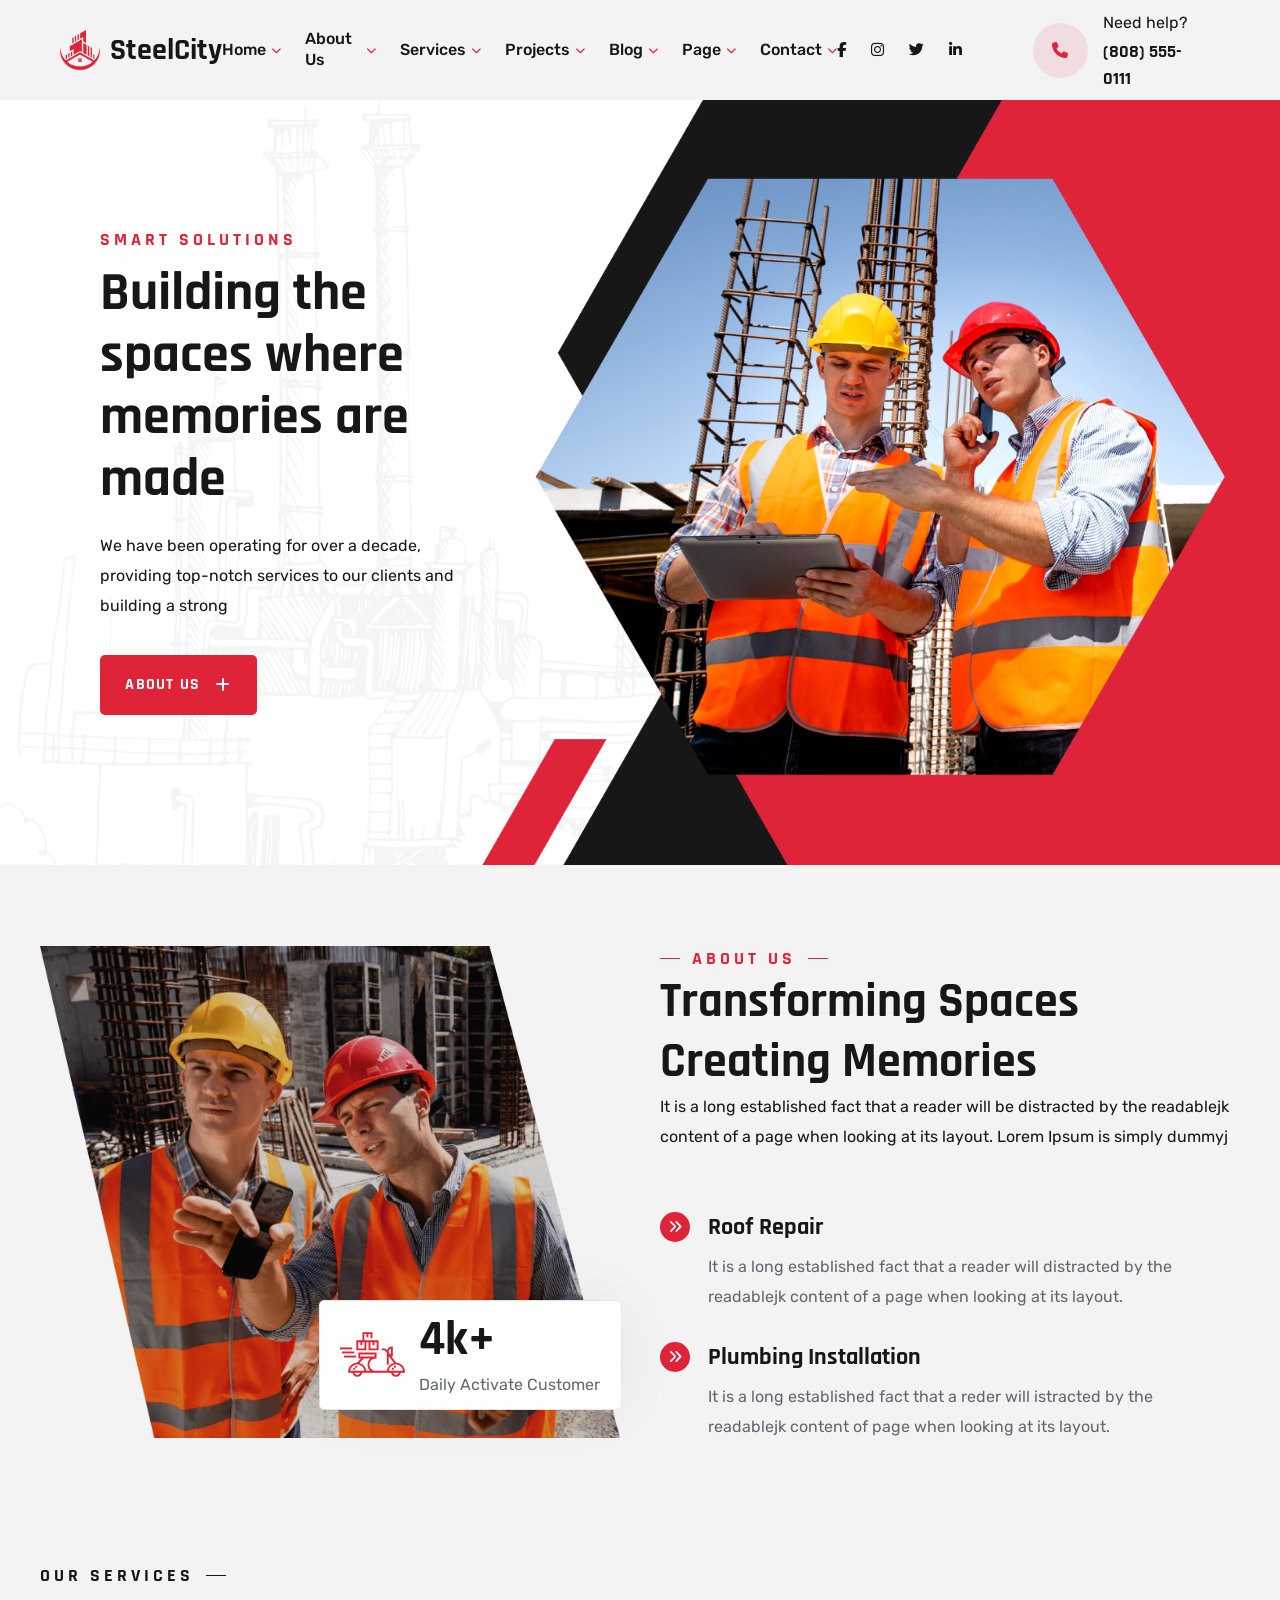
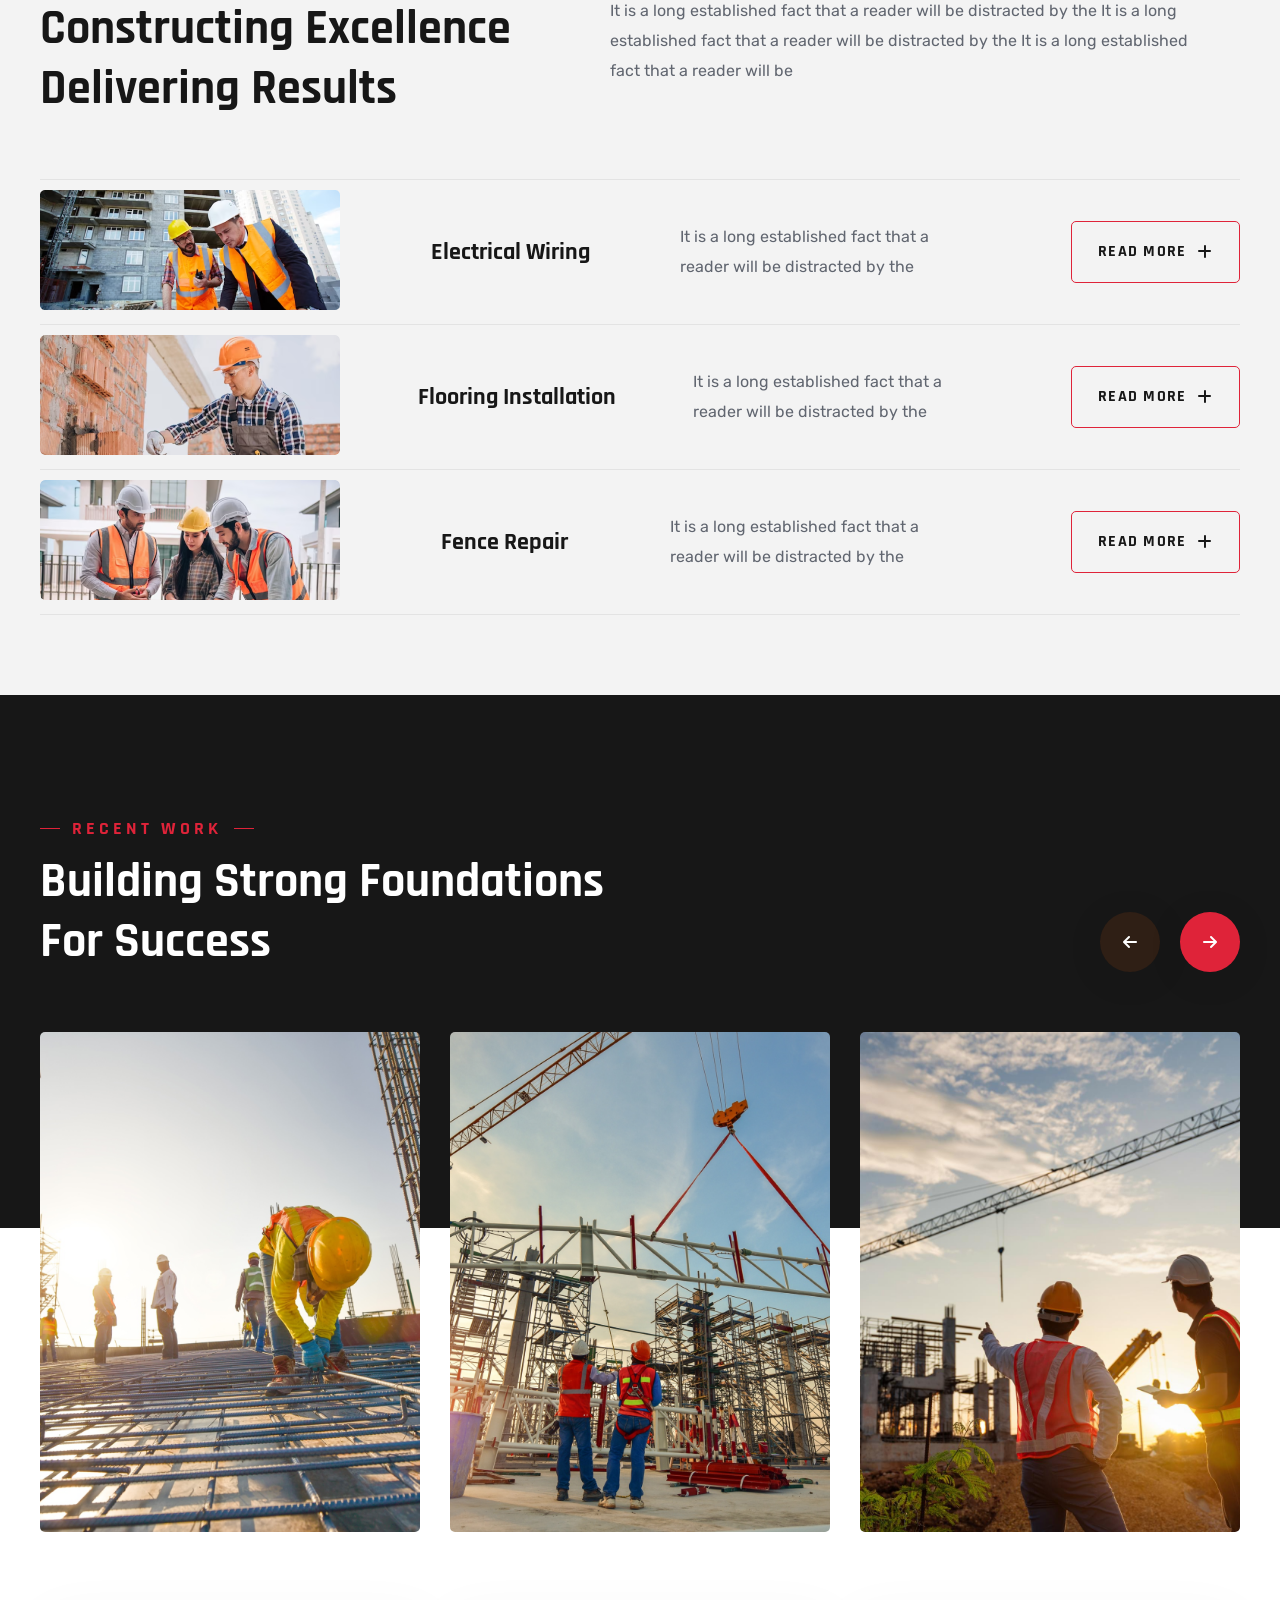
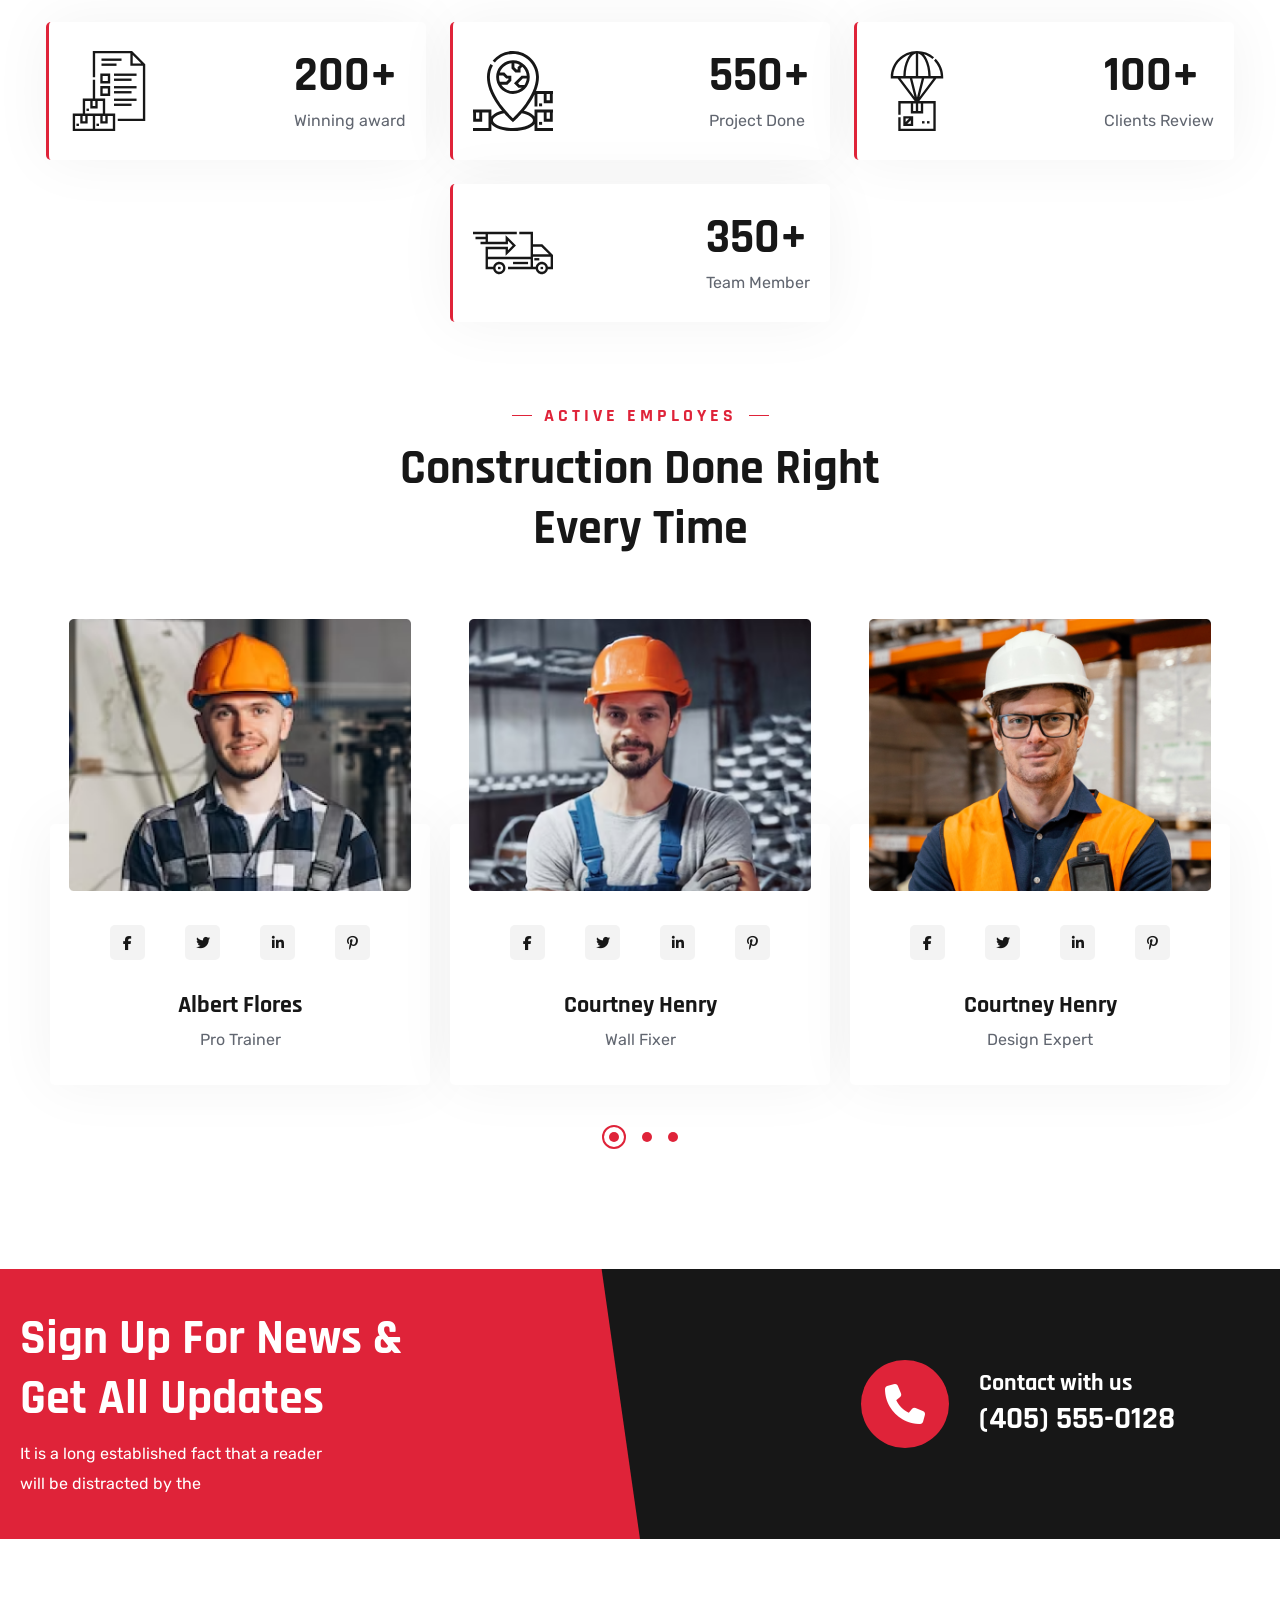
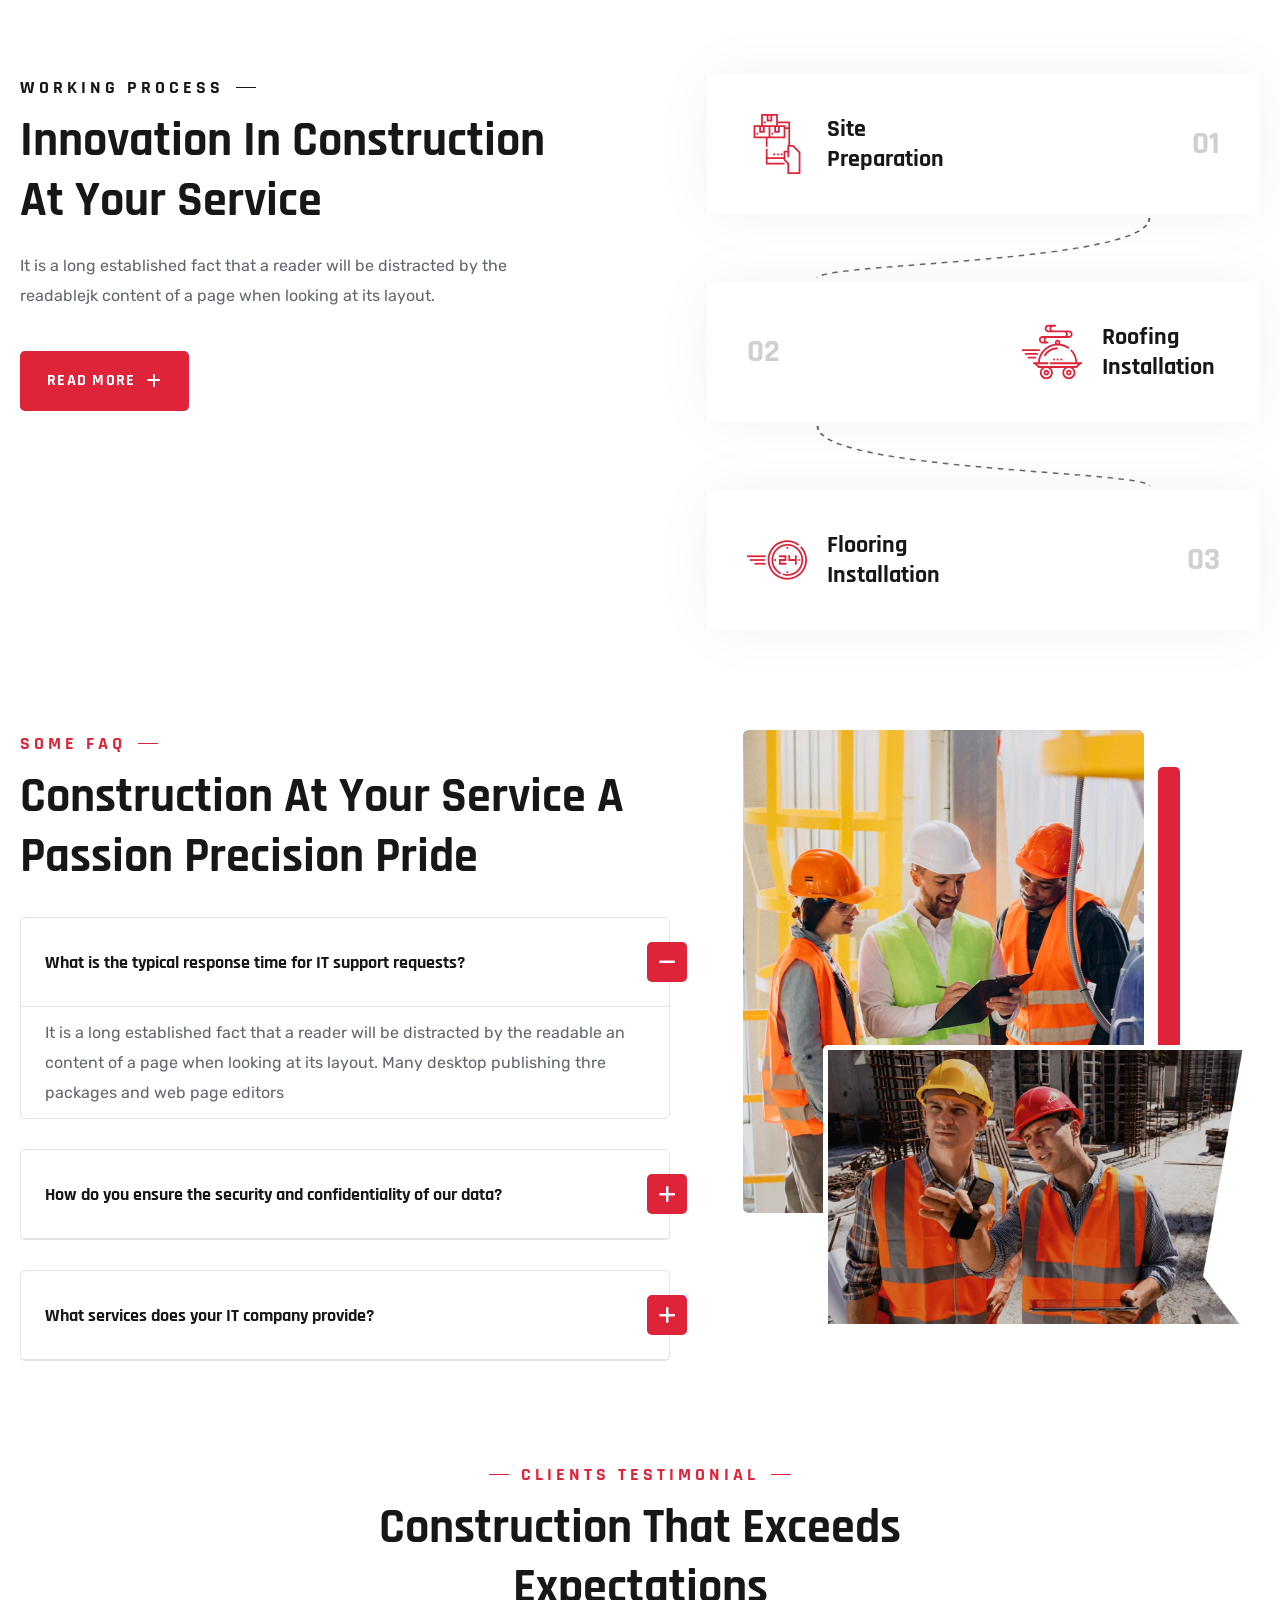
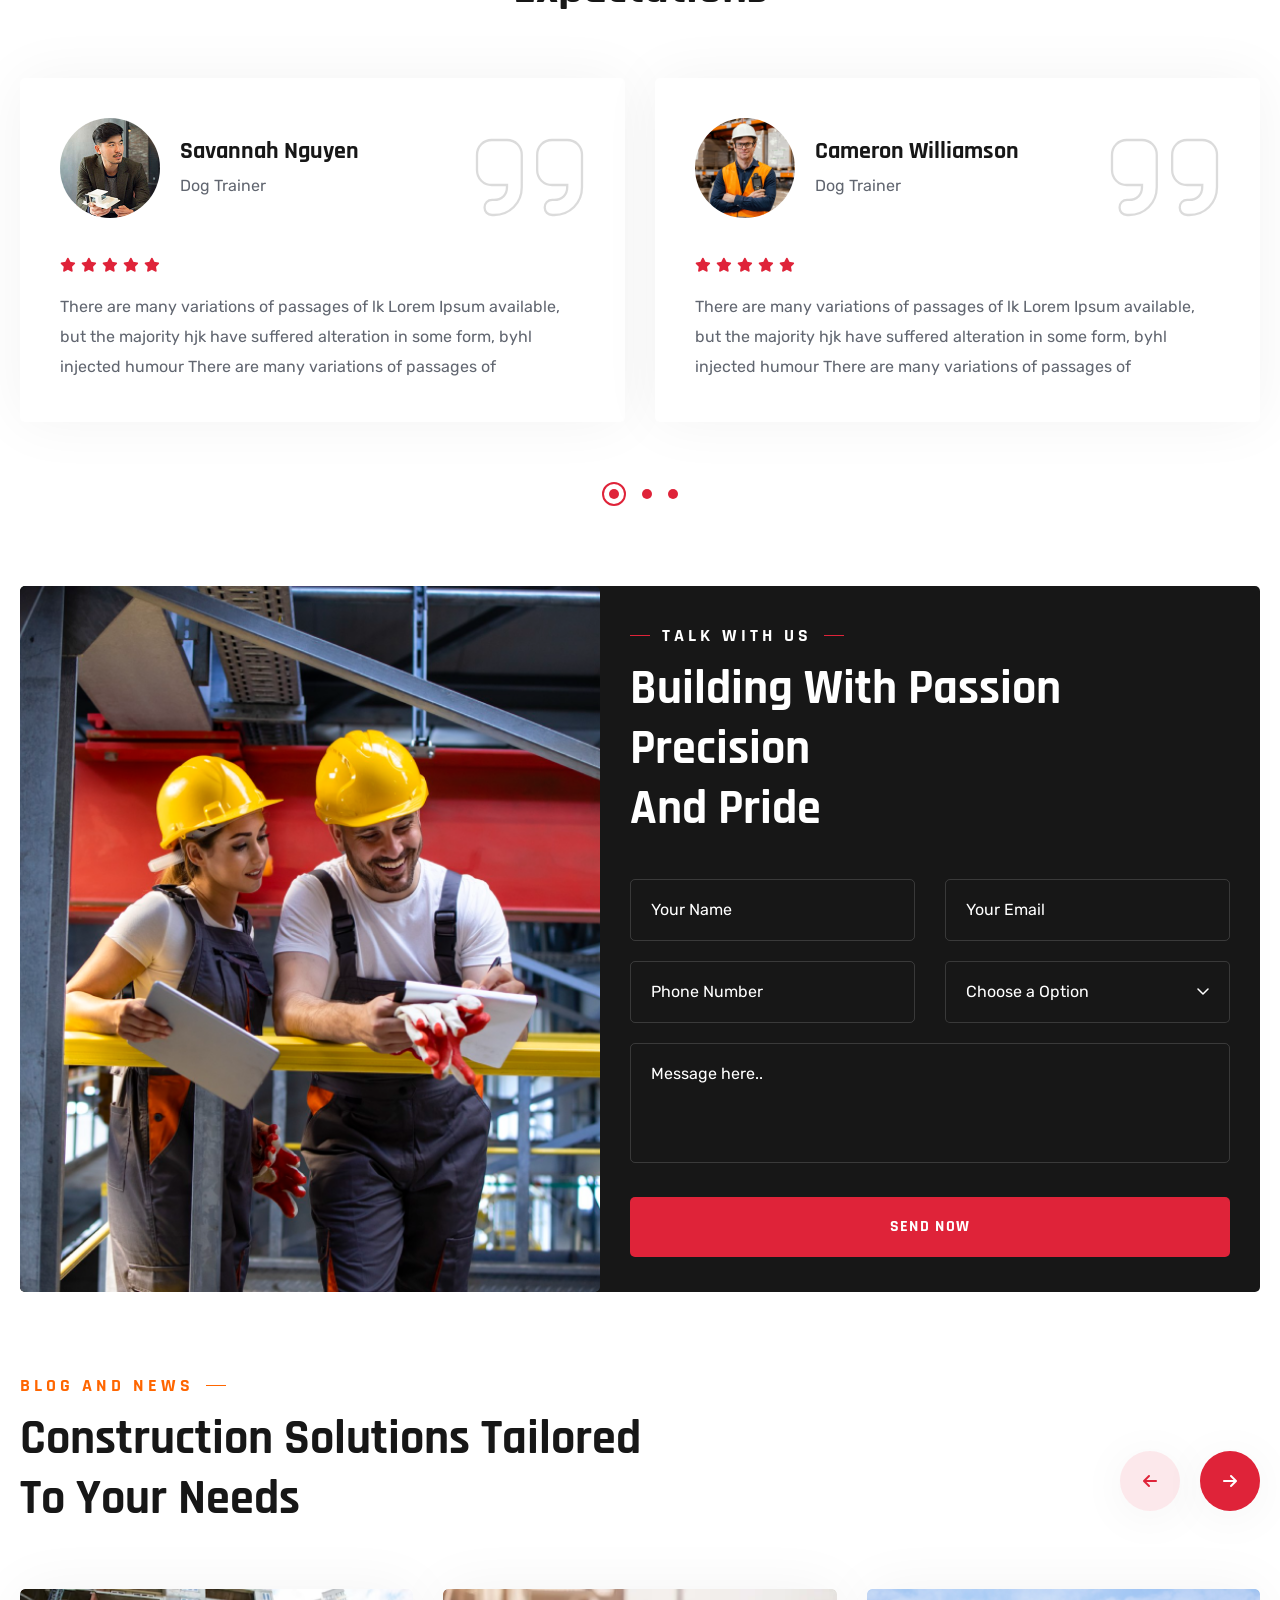
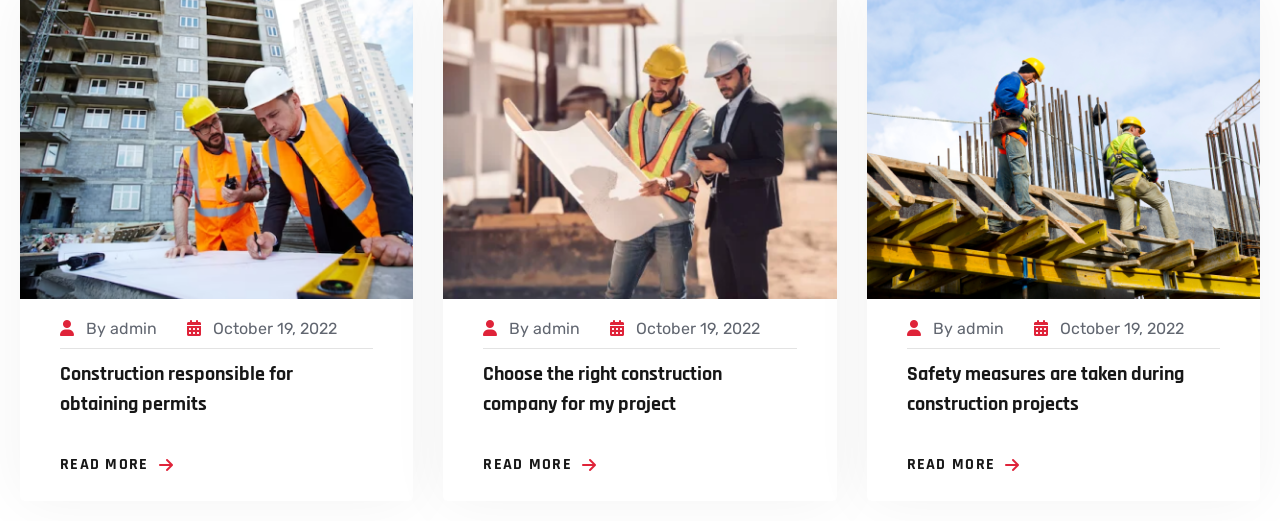
==== index.html @ 1cef54eb "Add blog section with responsive styles and images" ====
<!DOCTYPE html>
<html lang="en">

<head>
    <meta charset="UTF-8">
    <meta name="viewport" content="width=device-width, initial-scale=1.0">
    <title>SteelCity Development</title>

    <!-- Font Awesome -->
    <link rel="stylesheet" href="https://cdnjs.cloudflare.com/ajax/libs/font-awesome/6.7.2/css/all.min.css">

    <!-- Google Fonts -->
    <link rel="preconnect" href="https://fonts.googleapis.com">
    <link rel="preconnect" href="https://fonts.gstatic.com" crossorigin>

    <link
        href="https://fonts.googleapis.com/css2?family=Rajdhani:wght@300;400;500;600;700&family=Rubik:ital,wght@0,300..900;1,300..900&display=swap"
        rel="stylesheet">

    <!-- Your CSS -->
    <link rel="stylesheet" href="style/style.css">
</head>

<body>

    <main>

        <nav class="navbar">
            <div class="logo">
                <div class="logo-icon"><img src="./images/logo.png" alt="SteelCity logo"></div>
                <div class="logo-text">SteelCity</div>
            </div>

            <ul class="menu" id="nav-menu">
                <li><a href="#">Home</a><i class="fa-solid fa-chevron-down"></i></li>
                <li><a href="#">About Us</a><i class="fa-solid fa-chevron-down"></i></li>
                <li><a href="#">Services</a><i class="fa-solid fa-chevron-down"></i></li>
                <li><a href="#">Projects</a><i class="fa-solid fa-chevron-down"></i></li>
                <li><a href="#">Blog</a><i class="fa-solid fa-chevron-down"></i></li>
                <li><a href="#">Page</a><i class="fa-solid fa-chevron-down"></i></li>
                <li><a href="#">Contact</a><i class="fa-solid fa-chevron-down"></i></li>
            </ul>

            <div class="right-side">
                <div class="socials">
                    <a href="#"><i class="fa-brands fa-facebook-f"></i></a>
                    <a href="#"><i class="fa-brands fa-instagram"></i></a>
                    <a href="#"><i class="fa-brands fa-twitter"></i></a>
                    <a href="#"><i class="fa-brands fa-linkedin-in"></i></a>
                </div>

                <div class="help">
                    <div class="call-icon"><i class="fa-solid fa-phone"></i></div>
                    <div class="help-text">
                        <p>Need help?</p>
                        <span>(808) 555-0111</span>
                    </div>
                </div>

                <button class="menu-toggle" id="menu-btn" aria-label="Toggle Navigation">
                    <i class="fa-solid fa-bars"></i>
                </button>
            </div>
        </nav>

        <section class="hero-section">
            <img class="sketch-bg" src="./images/sketch-bg.png" alt="Industrial Sketch Background">

            <div class="hero-bg-left">
                <div class="hero-content">
                    <span class="smart-solutions">Smart Solutions</span>
                    <h1 class="hero-title">Building the spaces where memories are made</h1>
                    <p class="hero-desc">
                        We have been operating for over a decade, providing top-notch services to our clients and
                        building a strong
                    </p>
                    <button class="btn btn-primary" style="width: 157px;">
                        About Us <i class="fa-solid fa-plus" style="margin-left: 5px;"></i>
                    </button>
                </div>
            </div>

            <div class="hero-bg-right">
                <img class="workers-hexagon" src="./images/workers-hexagon.png" alt="Construction Workers">
            </div>
        </section>

        <section class="about-services-section">

            <div class="about-block">

                <div class="about-image">
                    <img src="./images/about-workers.png" alt="Construction workers">

                    <div class="stat-card">
                        <div class="stat-icon"><img src="./images/delivery.svg" alt=""></div>
                        <div class="stat-info">
                            <h3>4k+</h3>
                            <p>Daily Activate Customer</p>
                        </div>
                    </div>
                </div>

                <div class="about-content">
                    <span class="eyebrow eyebrow--red">About Us</span>
                    <h2 class="section-title">Transforming Spaces<br>Creating Memories</h2>
                    <p class="section-text">
                        It is a long established fact that a reader will be distracted by the readablejk
                        content of a page when looking at its layout. Lorem Ipsum is simply dummyj
                    </p>

                    <ul class="feature-list">
                        <li class="feature-item">
                            <span class="feature-icon"><i class="fa-solid fa-angles-right"></i></span>
                            <div class="feature-text">
                                <h4>Roof Repair</h4>
                                <p>It is a long established fact that a reader will distracted by the
                                    readablejk content of a page when looking at its layout.</p>
                            </div>
                        </li>
                        <li class="feature-item  feature-item-b ">
                            <span class="feature-icon"><i class="fa-solid fa-angles-right"></i></span>
                            <div class="feature-text">
                                <h4>Plumbing Installation</h4>
                                <p>It is a long established fact that a reder will istracted by the
                                    readablejk content of page when looking at its layout.</p>
                            </div>
                        </li>
                    </ul>
                </div>

            </div>

            <div class="services-block">

                <div class="services-header">
                    <div class="services-heading">
                        <span class="eyebrow eyebrow--dark eyebrow--start">Our Services</span>
                        <h2 class="section-title">Constructing Excellence<br>Delivering Results</h2>
                    </div>
                    <p class="services-desc">
                        It is a long established fact that a reader will be distracted by the It is a
                        long established fact that a reader will be distracted by the It is a long
                        established fact that a reader will be
                    </p>
                </div>

                <div class="service-list">

                    <div class="service-row">
                        <div class="service-thumb">
                            <img src="./images/service-electrical.png" alt="Electrical Wiring">

                        </div>
                        <h4 class="service-title">Electrical Wiring</h4>
                        <p class="service-desc">It is a long established fact that a reader will be
                            distracted by the</p>
                        <button class="btn btn-outline service-btn">Read More <i class="fa-solid fa-plus"></i></button>
                    </div>

                    <div class="service-row">
                        <div class="service-thumb">
                            <img src="./images/service-flooring.png" alt="Flooring Installation" class="service-thumb">
                        </div>
                        <h4 class="service-title">Flooring Installation</h4>
                        <p class="service-desc">It is a long established fact that a reader will be
                            distracted by the</p>
                        <button class="btn btn-outline service-btn">Read More <i class="fa-solid fa-plus"></i></button>
                    </div>

                    <div class="service-row">
                        <div class="service-thumb">
                            <img src="./images/service-fence.png" alt="Fence Repair" class="service-thumb">
                        </div>
                        <h4 class="service-title">Fence Repair</h4>
                        <p class="service-desc">It is a long established fact that a reader will be
                            distracted by the</p>
                        <button class="btn btn-outline service-btn">Read More <i class="fa-solid fa-plus"></i></button>
                    </div>

                </div>

            </div>

        </section>

        <section class="recent-work-section">

            <div class="recent-work-header">
                <div class="recent-work-heading">
                    <span class="eyebrow eyebrow--red">Recent Work</span>
                    <h2 class="section-title section-title--white">Building Strong Foundations<br>For Success</h2>
                </div>

                <div class="recent-work-nav">
                    <button class="nav-arrow nav-arrow--prev" aria-label="Previous project">
                        <i class="fa-solid fa-arrow-left"></i>
                    </button>
                    <button class="nav-arrow nav-arrow--next" aria-label="Next project">
                        <i class="fa-solid fa-arrow-right"></i>
                    </button>
                </div>
            </div>

            <div class="gallery-row">

                <div class="gallery-item">
                    <img src="./images/work-1.png" alt="Structural work">
                    <div class="gallery-caption">
                        <div class="gallery-caption-text">
                            <h4>Steel Framing</h4>
                            <p>Lorem Ipsum is simply dummy</p>
                        </div>
                        <button class="gallery-caption-btn" aria-label="View project">
                            <i class="fa-solid fa-plus"></i>
                        </button>
                    </div>
                </div>

                <div class="gallery-item">
                    <img src="./images/work-2.png" alt="Concrete Repair">
                    <div class="gallery-caption">
                        <div class="gallery-caption-text">
                            <h4>Concrete Repair</h4>
                            <p>Lorem Ipsum is simply dummy</p>
                        </div>
                        <button class="gallery-caption-btn" aria-label="View project">
                            <i class="fa-solid fa-plus"></i>
                        </button>
                    </div>
                </div>

                <div class="gallery-item">
                    <img src="./images/work-3.png" alt="Site supervision">
                    <div class="gallery-caption">
                        <div class="gallery-caption-text">
                            <h4>Site Supervision</h4>
                            <p>Lorem Ipsum is simply dummy</p>
                        </div>
                        <button class="gallery-caption-btn" aria-label="View project">
                            <i class="fa-solid fa-plus"></i>
                        </button>
                    </div>
                </div>

            </div>

        </section>

        <section class="stats-section">
            <div class="stats-row">

                <div class="stat-item">
                    <div class="stat-item-icon">
                        <img src="./images/award.svg" alt="">
                    </div>
                    <div class="stat-item-text">
                        <h3>200+</h3>
                        <p>Winning award</p>
                    </div>
                </div>

                <div class="stat-item">
                    <div class="stat-item-icon">
                        <img src="./images/project.svg" alt="">
                    </div>
                    <div class="stat-item-text">
                        <h3>550+</h3>
                        <p>Project Done</p>
                    </div>
                </div>

                <div class="stat-item">
                    <div class="stat-item-icon">
                        <img src="./images/review.svg" alt="">
                    </div>
                    <div class="stat-item-text">
                        <h3>100+</h3>
                        <p>Clients Review</p>
                    </div>
                </div>

                <div class="stat-item">
                    <div class="stat-item-icon">
                        <img src="./images/team.svg" alt="">
                    </div>
                    <div class="stat-item-text">
                        <h3>350+</h3>
                        <p>Team Member</p>
                    </div>
                </div>

            </div>
        </section>

        <section class="team-section">

            <div class="team-header">
                <span class="eyebrow eyebrow--red">Active Employes</span>
                <h2 class="section-title section-title--center">Construction Done Right<br>Every Time</h2>
            </div>

            <div class="team-grid">

                <div class="team-item">
                    <div class="team-photo">
                        <img src="./images/mamber-1.png" alt="Albert Flores">
                    </div>
                    <div class="team-card">
                        <div class="social-icons">
                            <a href="#" class="social-icon-box" aria-label="Facebook"><i
                                    class="fa-brands fa-facebook-f"></i></a>
                            <a href="#" class="social-icon-box" aria-label="Twitter"><i
                                    class="fa-brands fa-twitter"></i></a>
                            <a href="#" class="social-icon-box" aria-label="LinkedIn"><i
                                    class="fa-brands fa-linkedin-in"></i></a>
                            <a href="#" class="social-icon-box" aria-label="Pinterest"><i
                                    class="fa-brands fa-pinterest-p"></i></a>
                        </div>
                        <h4 class="team-name">Albert Flores</h4>
                        <p class="team-role">Pro Trainer</p>
                    </div>
                </div>

                <div class="team-item">
                    <div class="team-photo">
                        <img src="./images/mamber-2.png" alt="Albert Flores">
                    </div>
                    <div class="team-card">
                        <div class="social-icons">
                            <a href="#" class="social-icon-box" aria-label="Facebook"><i
                                    class="fa-brands fa-facebook-f"></i></a>
                            <a href="#" class="social-icon-box" aria-label="Twitter"><i
                                    class="fa-brands fa-twitter"></i></a>
                            <a href="#" class="social-icon-box" aria-label="LinkedIn"><i
                                    class="fa-brands fa-linkedin-in"></i></a>
                            <a href="#" class="social-icon-box" aria-label="Pinterest"><i
                                    class="fa-brands fa-pinterest-p"></i></a>
                        </div>
                        <h4 class="team-name">Courtney Henry</h4>
                        <p class="team-role">Wall Fixer</p>
                    </div>
                </div>

                <div class="team-item">
                    <div class="team-photo">
                        <img src="./images/mamber-3.png" alt="Albert Flores">
                    </div>
                    <div class="team-card">
                        <div class="social-icons">
                            <a href="#" class="social-icon-box" aria-label="Facebook"><i
                                    class="fa-brands fa-facebook-f"></i></a>
                            <a href="#" class="social-icon-box" aria-label="Twitter"><i
                                    class="fa-brands fa-twitter"></i></a>
                            <a href="#" class="social-icon-box" aria-label="LinkedIn"><i
                                    class="fa-brands fa-linkedin-in"></i></a>
                            <a href="#" class="social-icon-box" aria-label="Pinterest"><i
                                    class="fa-brands fa-pinterest-p"></i></a>
                        </div>
                        <h4 class="team-name">Courtney Henry</h4>
                        <p class="team-role">Design Expert</p>
                    </div>
                </div>

            </div>

            <div class="team-dots">
                <button class="dot dot--active" aria-label="Slide 1"><span></span></button>
                <button class="dot" aria-label="Slide 2"></button>
                <button class="dot" aria-label="Slide 3"></button>
            </div>

        </section>

        <section class="cta-section">
            <div class="cta-red-bg"></div>

            <div class="cta-container">
                <div class="cta-left">
                    <div class="cta-heading">
                        <h2>Sign Up For news & Get All Updates</h2>
                    </div>
                    <div class="cta-text">
                        <p>It is a long established fact that a reader will be distracted by the</p>
                    </div>
                </div>

                <div class="cta-contact">
                    <div class="cta-contact-icon">
                        <i class="fa-solid fa-phone"></i>
                    </div>
                    <div class="cta-contact-text">
                        <p>Contact with us</p>
                        <h3>(405) 555-0128</h3>
                    </div>
                </div>
            </div>
        </section>

        <section class="process-section">

            <div class="process-content">
                <span class="eyebrow eyebrow--dark eyebrow--start">Working Process</span>
                <h2 class="section-title">Innovation In Construction<br>At Your Service</h2>
                <p class="section-text">
                    It is a long established fact that a reader will be distracted by the readablejk
                    content of a page when looking at its layout.
                </p>
                <button class="btn btn-primary process-btn">Read More <i class="fa-solid fa-plus"></i></button>
            </div>

            <div class="process-list">

                <div class="process-card">
                    <div class="process-card-info">
                        <div class="process-icon">
                            <img src="./images/site-prep.svg" alt="Site Preparation">
                        </div>
                        <h4 class="process-title">Site Preparation</h4>
                    </div>
                    <span class="process-number">01</span>
                </div>

                <div class="connector-wrapper">
                    <svg viewBox="0 0 500 80" preserveAspectRatio="none">
                        <path d="M 400 0 C 400 60, 100 60, 100 80" stroke="#616670" stroke-width="2"
                            stroke-dasharray="5 5" fill="none" />
                    </svg>
                </div>

                <div class="process-card process-card--offset">
                    <span class="process-number">02</span>
                    <div class="process-card-info">
                        <div class="process-icon">
                            <img src="./images/roofing.svg" alt="Site Preparation">
                        </div>
                        <h4 class="process-title">Roofing Installation</h4>
                    </div>
                </div>

                <div class="connector-wrapper">
                    <svg viewBox="0 0 500 80" preserveAspectRatio="none">
                        <path d="M 100 0 C 100 60, 400 60, 400 80" stroke="#616670" stroke-width="2"
                            stroke-dasharray="5 5" fill="none" />
                    </svg>
                </div>

                <div class="process-card">
                    <div class="process-card-info">
                        <div class="process-icon">
                            <img src="./images/flooring.svg" alt="Site Preparation">
                        </div>
                        <h4 class="process-title">Flooring Installation</h4>
                    </div>
                    <span class="process-number">03</span>
                </div>

            </div>

        </section>

        <section class="faq-section">

            <div class="faq-content">
                <span class="eyebrow eyebrow--red eyebrow--start">Some FAQ</span>
                <h2 class="section-title">Construction At Your Service A Passion Precision Pride</h2>

                <div class="faq-list">

                    <div class="faq-item is-open">
                        <button class="faq-question" type="button">
                            <span>What is the typical response time for IT support requests?</span>
                            <span class="faq-toggle"><i class="fa-solid fa-minus"></i></span>
                        </button>
                        <div class="faq-answer">
                            <p>It is a long established fact that a reader will be distracted by the readable an content
                                of a page when looking at its layout. Many desktop publishing thre packages and web page
                                editors</p>
                        </div>
                    </div>

                    <div class="faq-item">
                        <button class="faq-question" type="button">
                            <span>How do you ensure the security and confidentiality of our data?</span>
                            <span class="faq-toggle"><i class="fa-solid fa-plus"></i></span>
                        </button>
                        <div class="faq-answer">
                            <p>It is a long established fact that a reader will be distracted by the
                                readable content of a page when looking at its layout.</p>
                        </div>
                    </div>

                    <div class="faq-item">
                        <button class="faq-question" type="button">
                            <span>What services does your IT company provide?</span>
                            <span class="faq-toggle"><i class="fa-solid fa-plus"></i></span>
                        </button>
                        <div class="faq-answer">
                            <p>It is a long established fact that a reader will be distracted by the
                                readable content of a page when looking at its layout.</p>
                        </div>
                    </div>

                </div>
            </div>

            <div class="faq-image-group">
                <img class="faq-img-top" src="./images/worker-1.png" alt="Team discussing plans">
                <div class="faq-red-bar"></div>
                <img class="faq-img-bottom" src="./images/worker-2.png" alt="Workers on site">
            </div>

        </section>

        <section class="testimonials-section">

            <div class="testimonials-header">
                <span class="eyebrow eyebrow--red">Clients Testimonial</span>
                <h2 class="section-title section-title--center">Construction That Exceeds<br>Expectations</h2>
            </div>

            <div class="testimonials-row">

                <div class="testimonial-card">
                    <div class="testimonial-quote-box">
                        <i class="fa-solid fa-quote-right testimonial-quote-icon"></i>
                    </div>
                    <div class="testimonial-head">
                        <img src="./images/f263f0541e7cba601d2e475.png" alt="Savannah Nguyen"
                            class="testimonial-avatar">
                        <div class="testimonial-info">
                            <h4>Savannah Nguyen</h4>
                            <p>Dog Trainer</p>
                        </div>
                    </div>

                    <div class="testimonial-stars">
                        <i class="fa-solid fa-star"></i>
                        <i class="fa-solid fa-star"></i>
                        <i class="fa-solid fa-star"></i>
                        <i class="fa-solid fa-star"></i>
                        <i class="fa-solid fa-star"></i>
                    </div>

                    <p class="testimonial-text">
                        There are many variations of passages of lk Lorem Ipsum available, but the
                        majority hjk have suffered alteration in some form, byhl injected humour There
                        are many variations of passages of
                    </p>
                </div>

                <div class="testimonial-card">
                    <i class="fa-solid fa-quote-right testimonial-quote-icon"></i>

                    <div class="testimonial-head">
                        <img src="./images/ecb27ee9c12b65ad9c.png" alt="Cameron Williamson" class="testimonial-avatar">
                        <div class="testimonial-info">
                            <h4>Cameron Williamson</h4>
                            <p>Dog Trainer</p>
                        </div>
                    </div>

                    <div class="testimonial-stars">
                        <i class="fa-solid fa-star"></i>
                        <i class="fa-solid fa-star"></i>
                        <i class="fa-solid fa-star"></i>
                        <i class="fa-solid fa-star"></i>
                        <i class="fa-solid fa-star"></i>
                    </div>

                    <p class="testimonial-text">
                        There are many variations of passages of lk Lorem Ipsum available, but the
                        majority hjk have suffered alteration in some form, byhl injected humour There
                        are many variations of passages of
                    </p>
                </div>

            </div>

            <div class="team-dots">
                <button class="dot dot--active" aria-label="Slide 1"><span></span></button>
                <button class="dot" aria-label="Slide 2"></button>
                <button class="dot" aria-label="Slide 3"></button>
            </div>

        </section>

        <section class="contact-section">

            <img class="contact-image" src="./images/contact-workers.png" alt="Construction workers">

            <div class="contact-form-wrap ">
                <span class="eyebrow eyebrow--white-red">
                    Talk With Us
                </span>
                <h2 class="section-title section-title--white">Building With Passion Precision<br>And Pride</h2>

                <form class="contact-form">
                    <div class="form-row">
                        <div class="form-group">
                            <input type="text" placeholder="Your Name">
                        </div>
                        <div class="form-group">
                            <input type="email" placeholder="Your Email">
                        </div>
                    </div>

                    <div class="form-row">
                        <div class="form-group">
                            <input type="tel" placeholder="Phone Number">
                        </div>
                        <div class="form-group">
                            <select>
                                <option value="" disabled selected>Choose a Option</option>
                                <option value="residential">Residential</option>
                                <option value="commercial">Commercial</option>
                                <option value="renovation">Renovation</option>
                            </select>
                        </div>
                    </div>

                    <div class="form-group form-group--full">
                        <textarea placeholder="Message here.."></textarea>
                    </div>

                    <button type="submit" class="btn btn-primary">Send Now</button>
                </form>
            </div>

        </section>

        <section class="blog-section">

            <div class="blog-header">
                <div class="blog-heading">
                    <span class="eyebrow eyebrow--orange eyebrow--start">Blog And News</span>
                    <h2 class="section-title">Construction Solutions Tailored<br>To Your Needs</h2>
                </div>

                <div class="recent-work-nav">
                    <button class="nav-arrow blog-nav-arrow--prev" aria-label="Previous post">
                        <i class="fa-solid fa-arrow-left"></i>
                    </button>
                    <button class="nav-arrow blog-nav-arrow--next" aria-label="Next post">
                        <i class="fa-solid fa-arrow-right"></i>
                    </button>
                </div>
            </div>

            <div class="blog-grid">

                <article class="blog-card">
                    <div>
                        <img src="./images/blog-1.png" alt="Construction responsible for obtaining permits">
                    </div>
                    <div class="blog-card-body">
                        <div class="blog-meta">
                            <span><i class="fa-solid fa-user"></i> By admin</span>
                            <span><i class="fa-solid fa-calendar-days"></i> October 19, 2022</span>
                        </div>
                        <hr class="blog-divider">
                        <h4 class="blog-title">Construction responsible for obtaining permits</h4>
                        <a href="#" class="blog-readmore">Read More <i class="fa-solid fa-arrow-right"></i></a>
                    </div>
                </article>

                <article class="blog-card">
                    <div>
                        <img src="./images/blog-2.png" alt="Choose the right construction company for my project">
                    </div>
                    <div class="blog-card-body">
                        <div class="blog-meta">
                            <span><i class="fa-solid fa-user"></i> By admin</span>
                            <span><i class="fa-solid fa-calendar-days"></i> October 19, 2022</span>
                        </div>
                        <hr class="blog-divider">
                        <h4 class="blog-title">Choose the right construction company for my project</h4>
                        <a href="#" class="blog-readmore">Read More <i class="fa-solid fa-arrow-right"></i></a>
                    </div>
                </article>

                <article class="blog-card">
                    <div>
                        <img src="./images/blog-3.png" alt="Safety measures are taken during construction projects">
                    </div>
                    <div class="blog-card-body">
                        <div class="blog-meta">
                            <span><i class="fa-solid fa-user"></i> By admin</span>
                            <span><i class="fa-solid fa-calendar-days"></i> October 19, 2022</span>
                        </div>
                        <hr class="blog-divider">
                        <h4 class="blog-title">Safety measures are taken during construction projects</h4>
                        <a href="#" class="blog-readmore">Read More <i class="fa-solid fa-arrow-right"></i></a>
                    </div>
                </article>

            </div>

        </section>






    </main>

</body>

<script>
    const menuBtn = document.getElementById('menu-btn');
    const navMenu = document.getElementById('nav-menu');

    menuBtn.addEventListener('click', (e) => {
        e.stopPropagation();
        navMenu.classList.toggle('active');
    });

    navMenu.addEventListener('click', (e) => {
        e.stopPropagation();
    });

    document.addEventListener('click', () => {
        if (navMenu.classList.contains('active')) {
            navMenu.classList.remove('active');
        }
    });

    document.querySelectorAll('.faq-question').forEach((btn) => {
        btn.addEventListener('click', () => {
            const item = btn.closest('.faq-item');
            const wasOpen = item.classList.contains('is-open');

            document.querySelectorAll('.faq-item').forEach((el) => {
                el.classList.remove('is-open');
                el.querySelector('.faq-toggle i').className = 'fa-solid fa-plus';
            });

            if (!wasOpen) {
                item.classList.add('is-open');
                item.querySelector('.faq-toggle i').className = 'fa-solid fa-minus';
            }
        });
    });
</script>

</html>
---- style/style.css ----
@import url('navbar.css');
@import url('button.css');
@import url('eyebrow.css');
@import url('hero.css');
@import url('about-services.css');
@import url('recent-work.css');
@import url('stats.css');
@import url('team.css');
@import url('cta.css');
@import url('process.css');
@import url('faq.css');
@import url('testimonials.css');
@import url('contact.css');
@import url('blog.css');

*,
*::before,
*::after {
    margin: 0;
    padding: 0;
    box-sizing: border-box;
}

:root {
    --primary-color: #DF2339;
    --primary-hover: #c81f33;
    --text-dark: #171717;
    --text-light: #616670;
    --bg-light: #F3F3F3;
    --white: #ffffff;
    --heading-font: 'Rajdhani', sans-serif;
    --body-font: 'Rubik', sans-serif;
    --transition: all 0.3s ease;
}

body {
    font-family: var(--main-font);
    background-color: var(--white);
    color: var(--text-dark);
    overflow-x: hidden;
}

main {
    width: 100%;
    max-width: 1920px;
    margin: 0 auto;
}
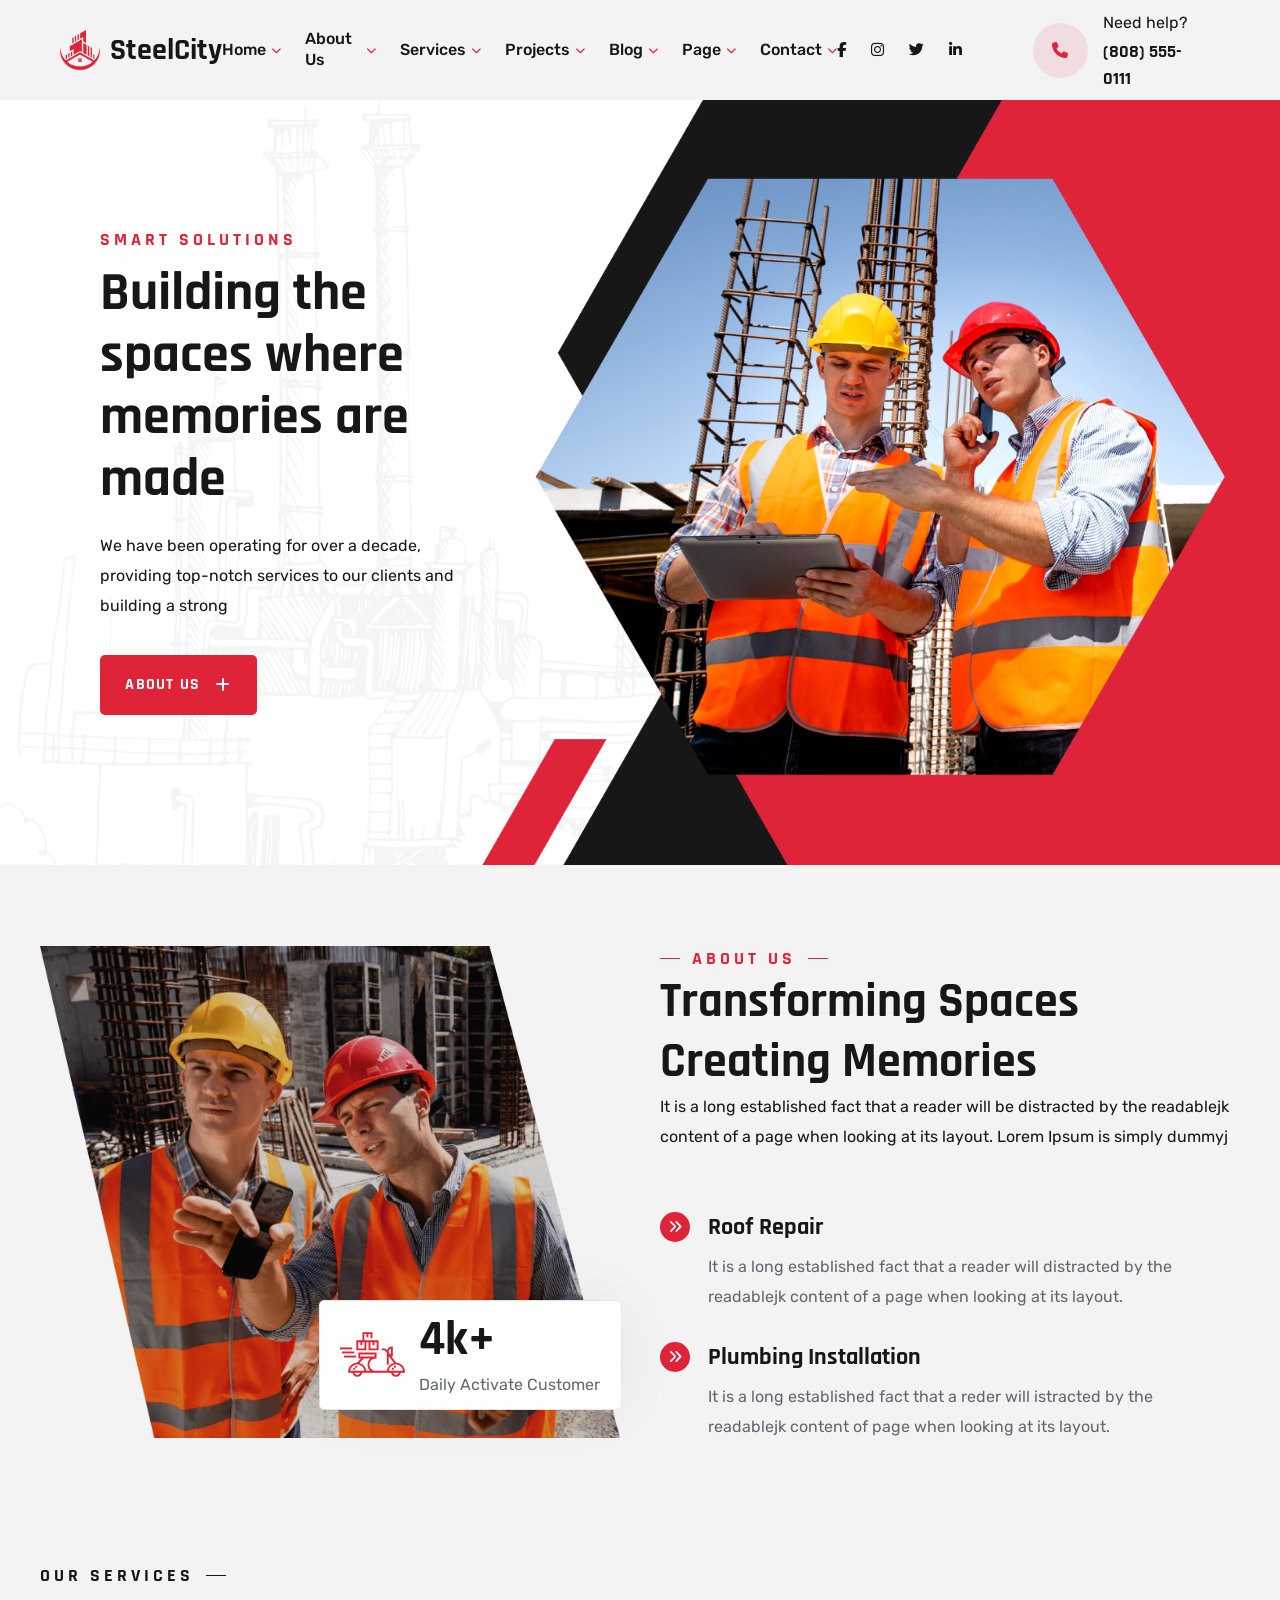
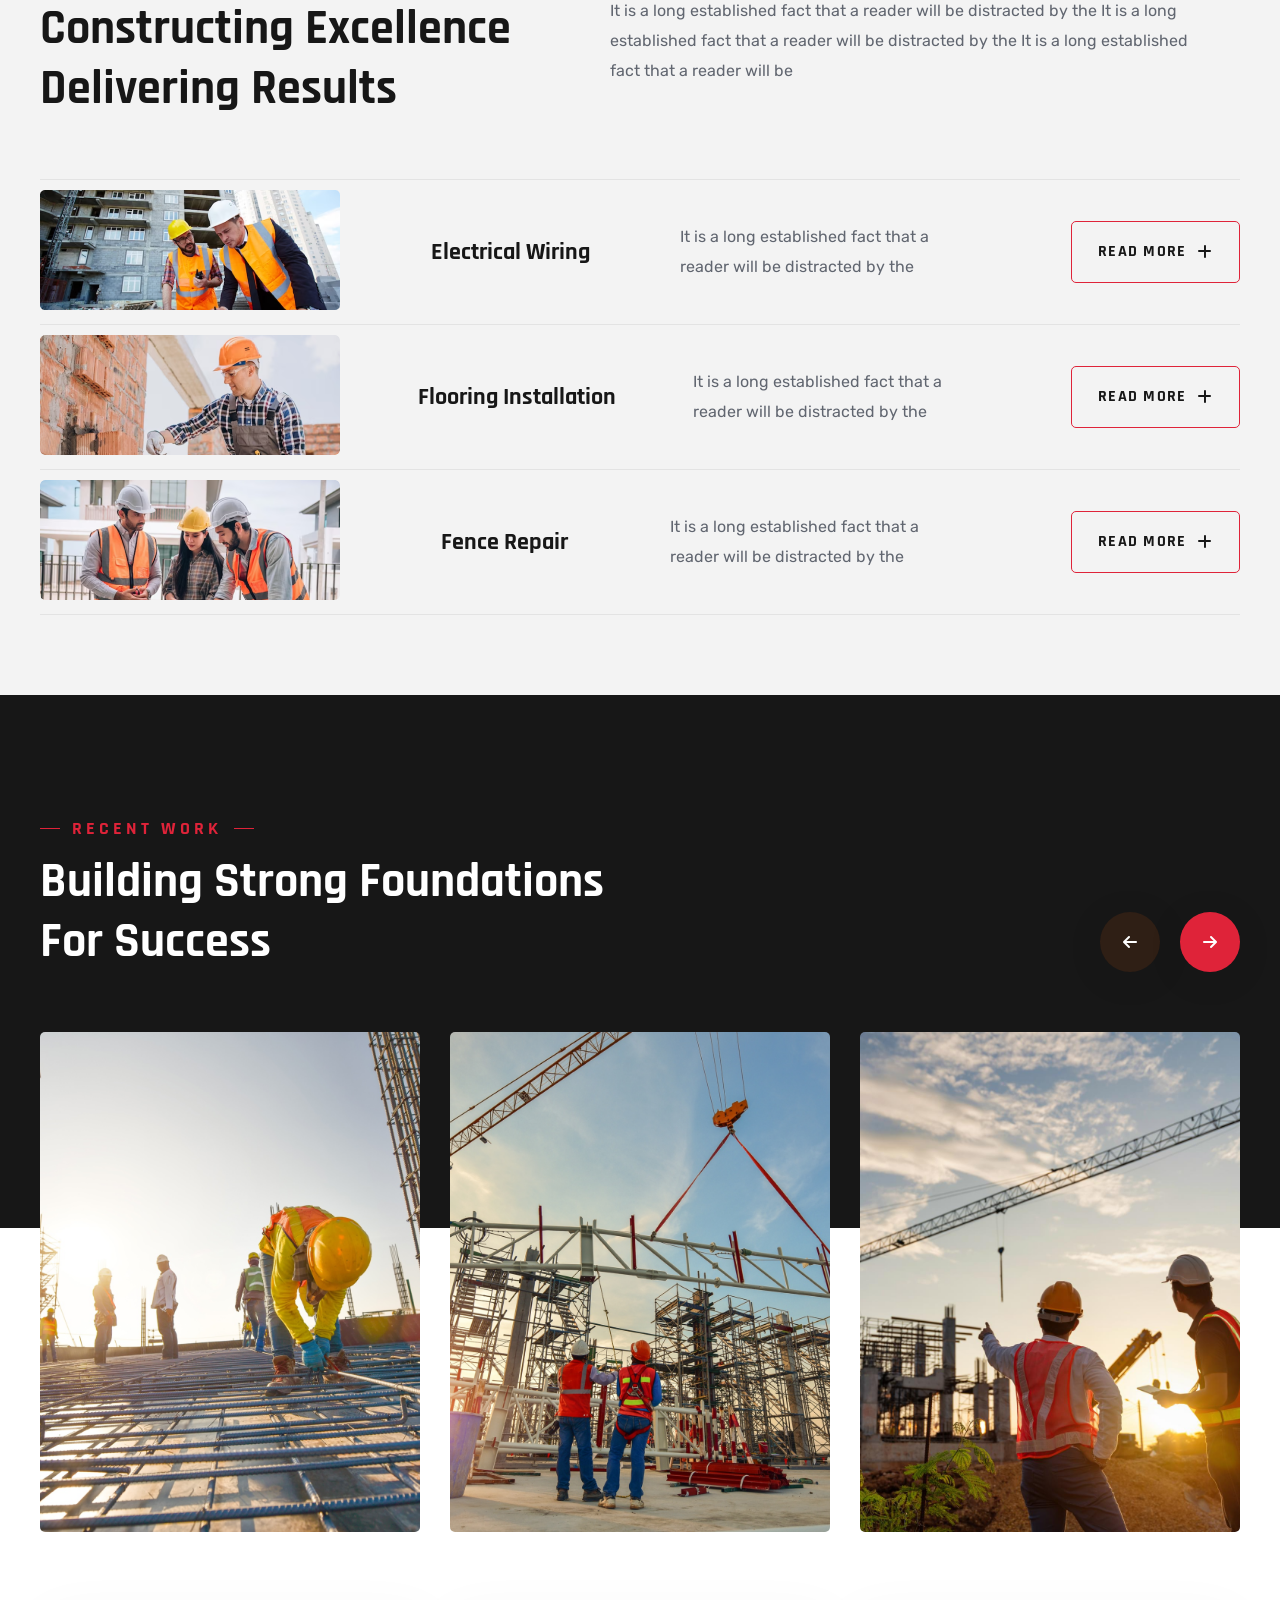
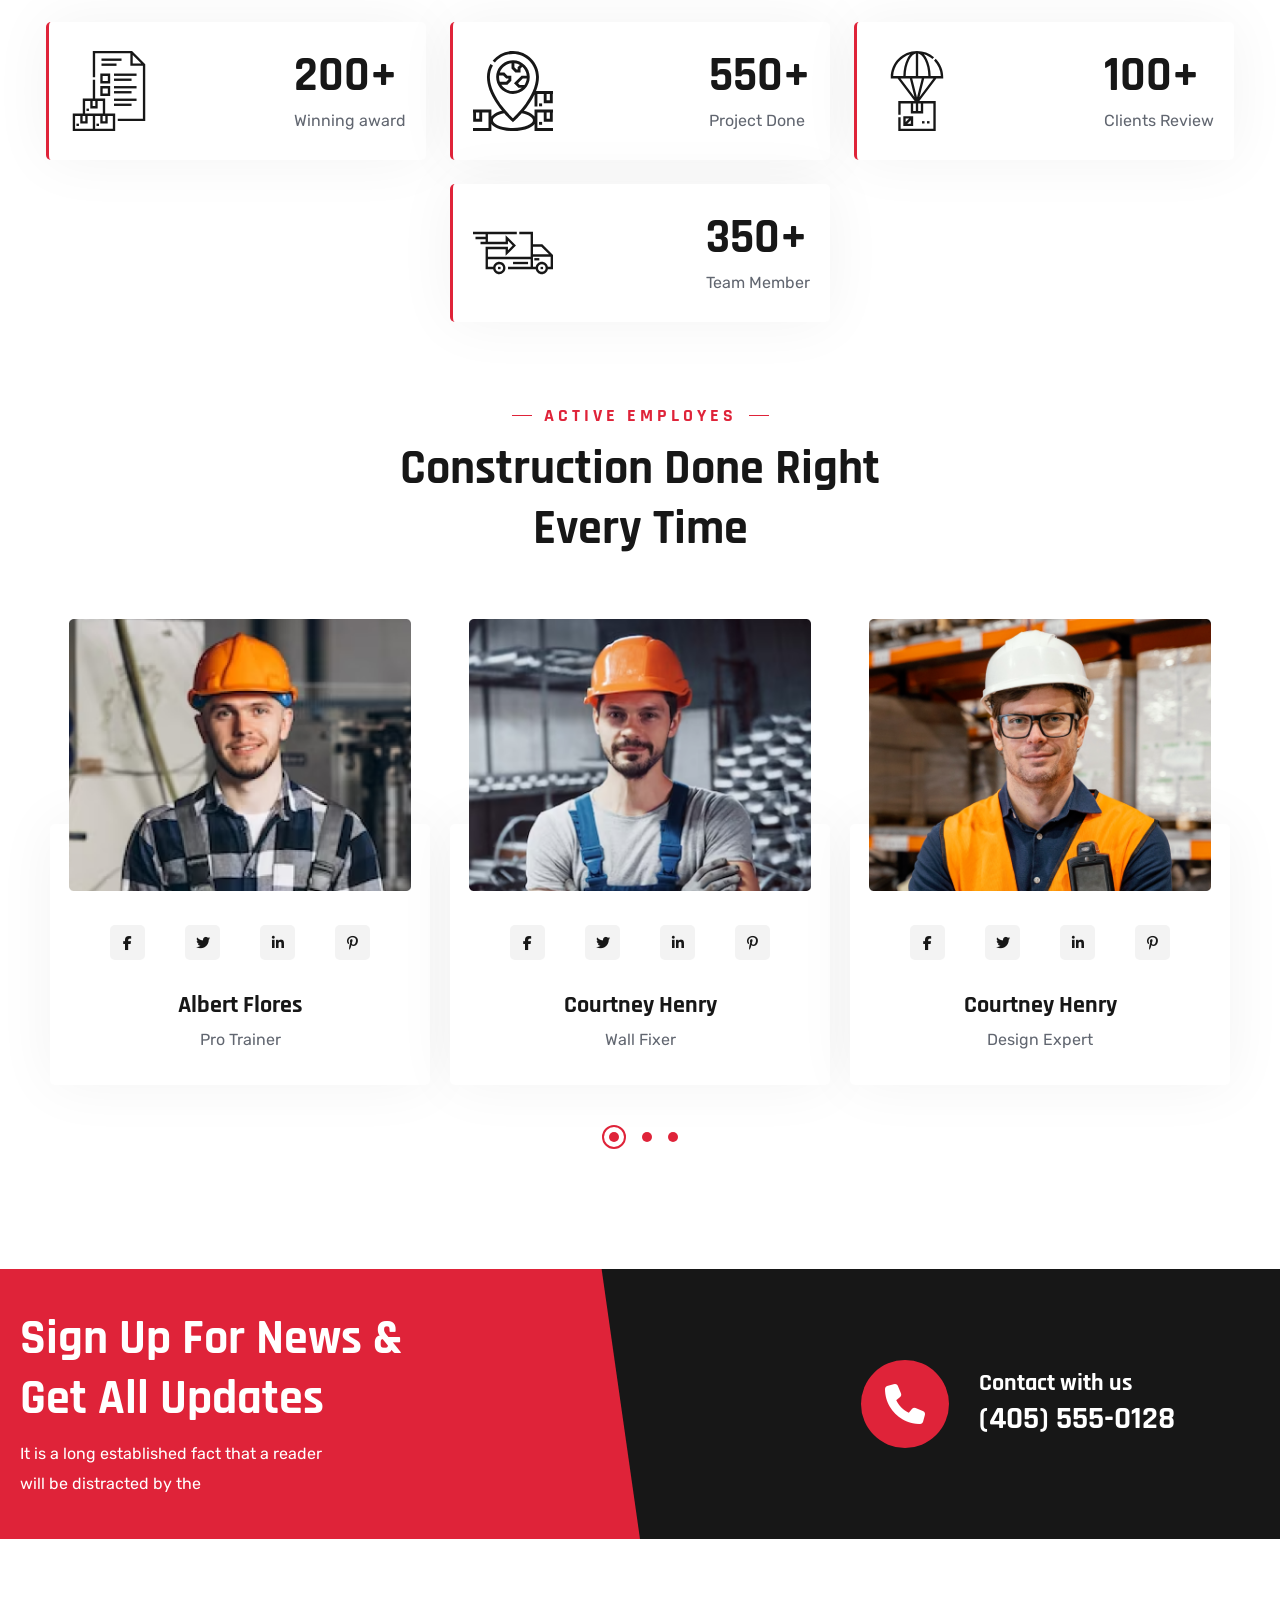
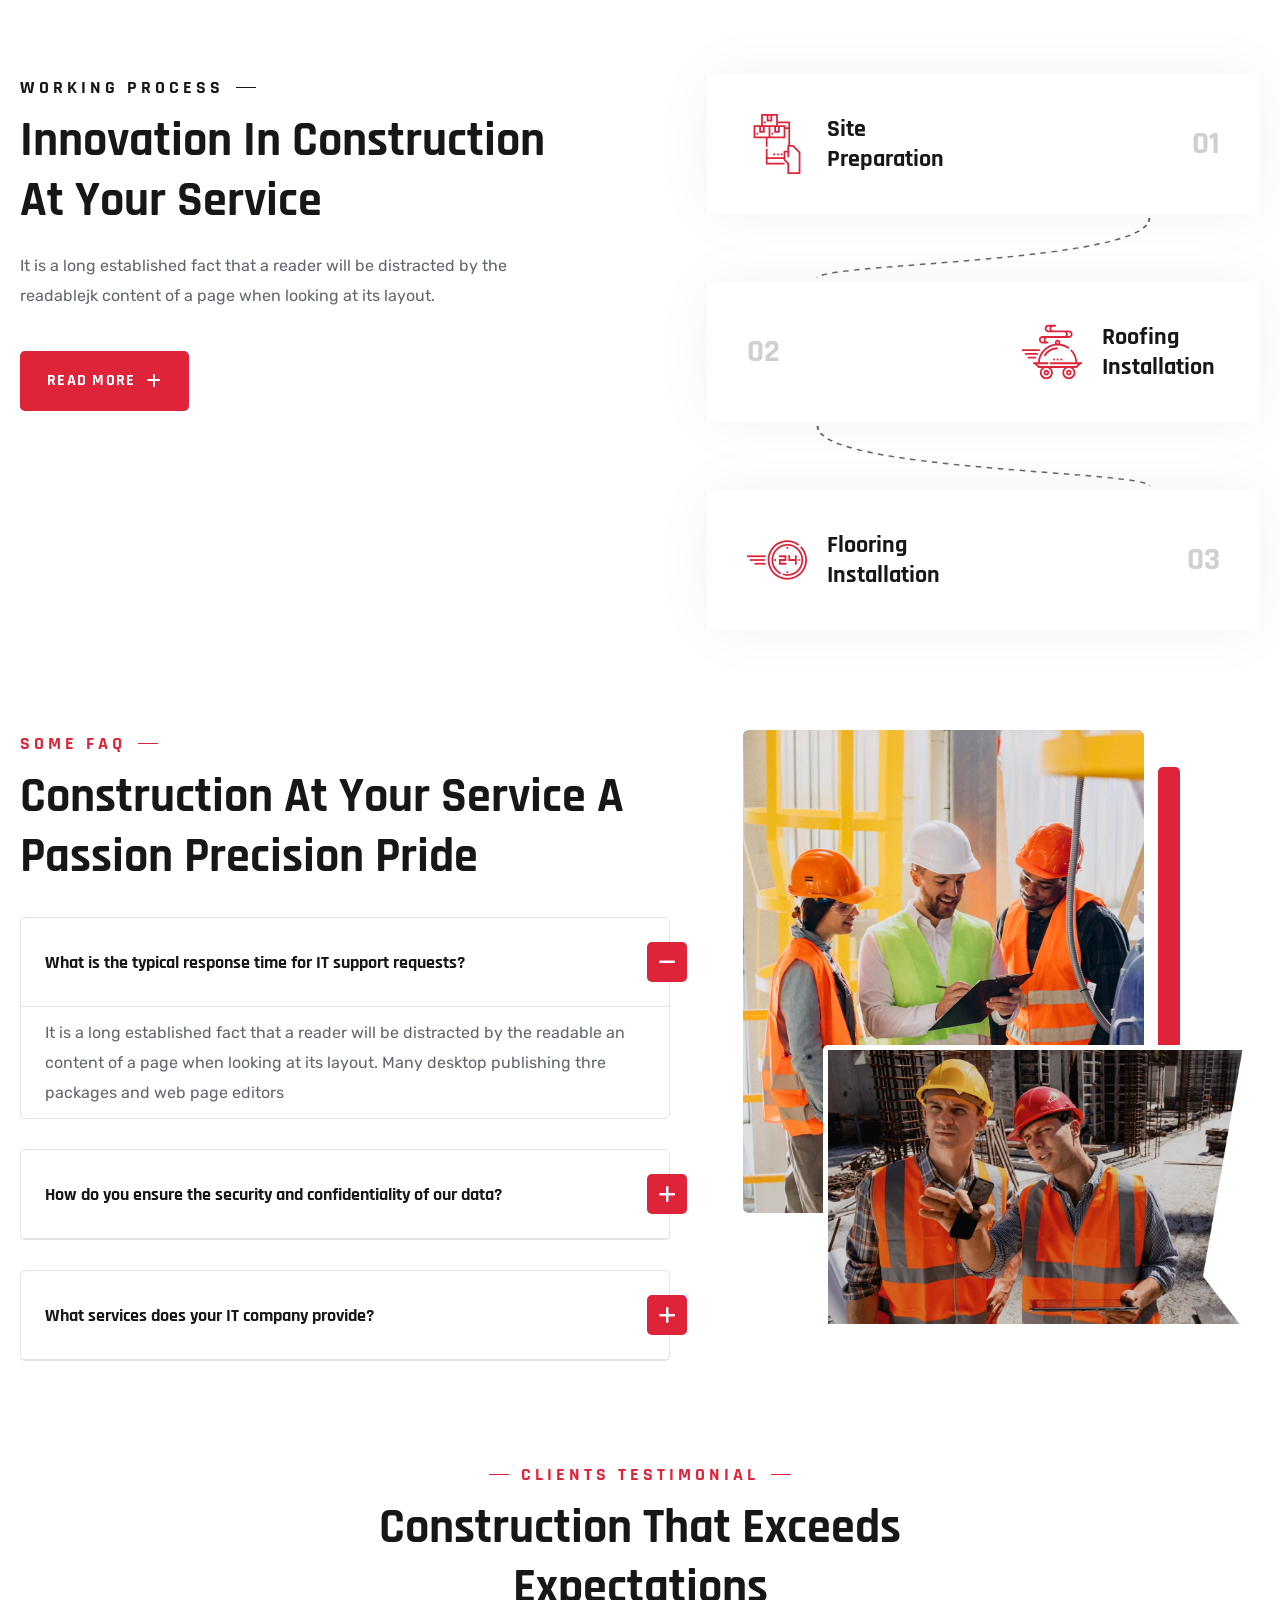
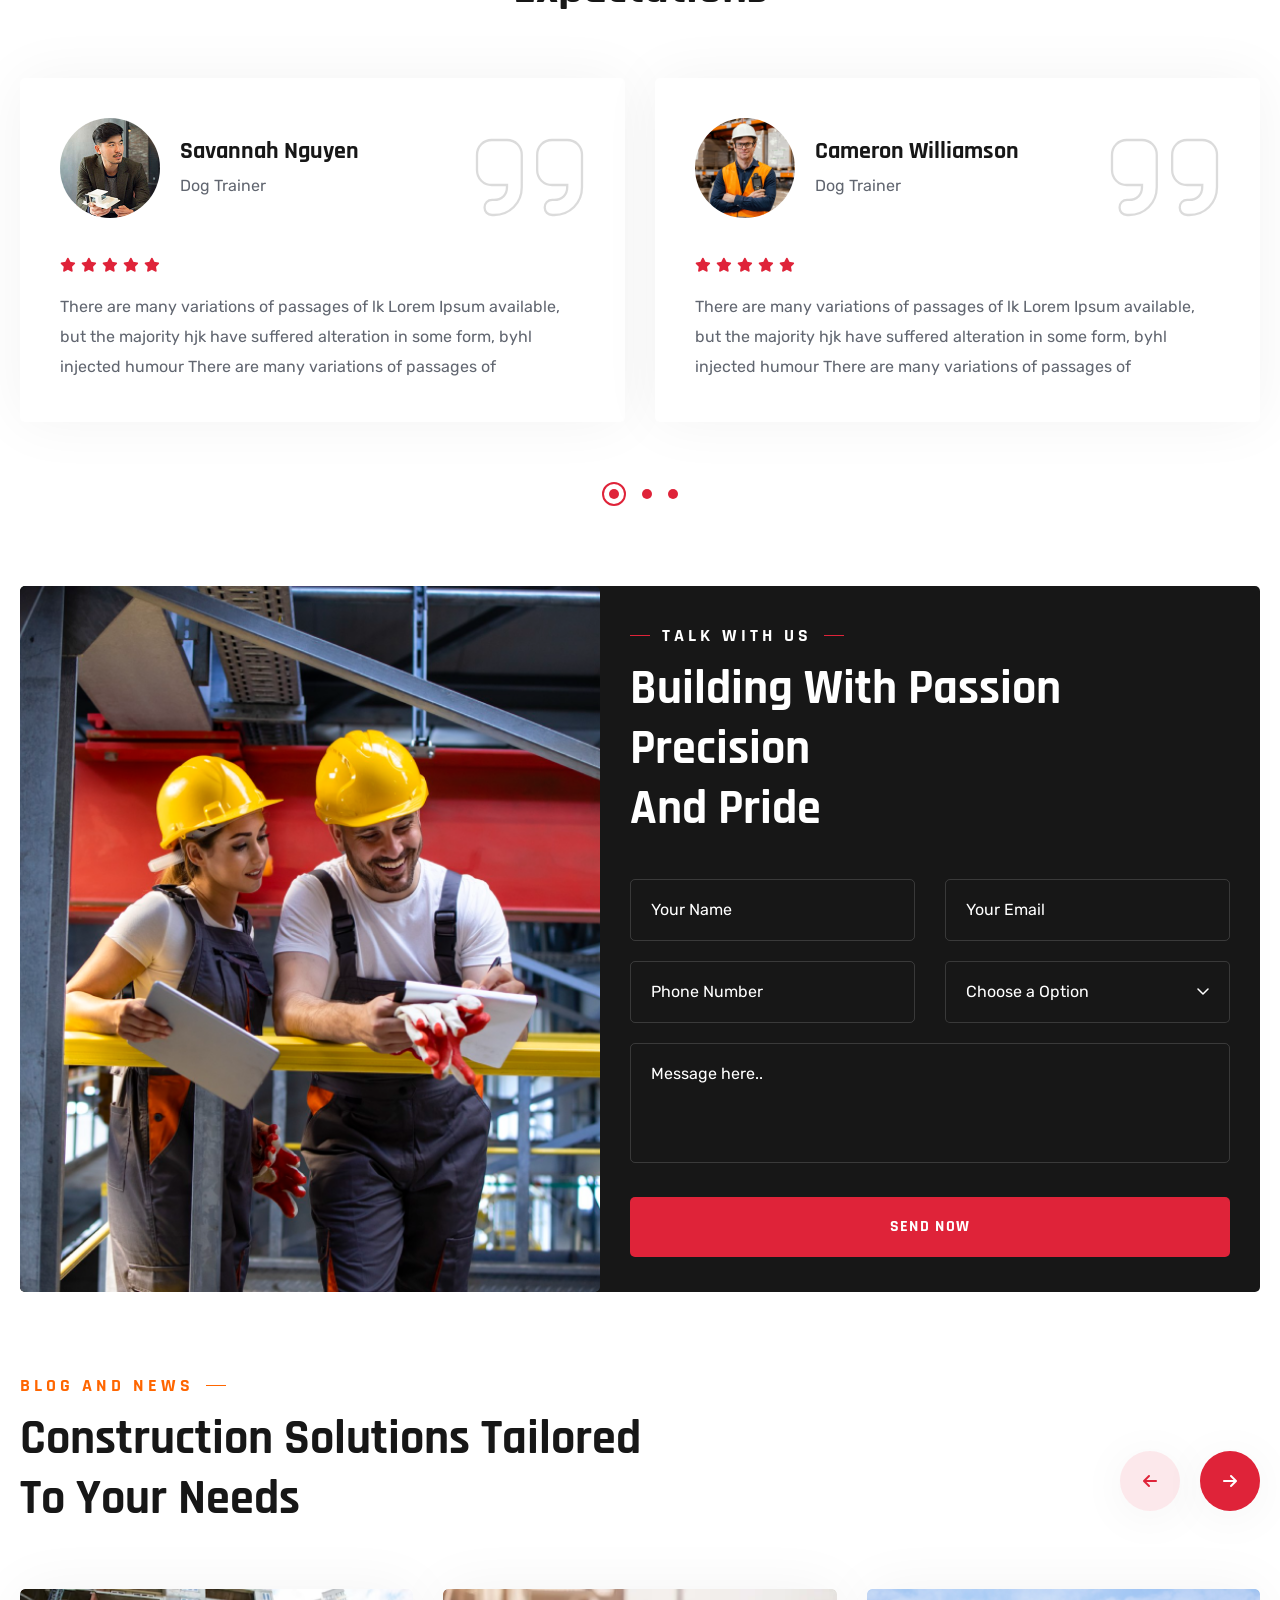
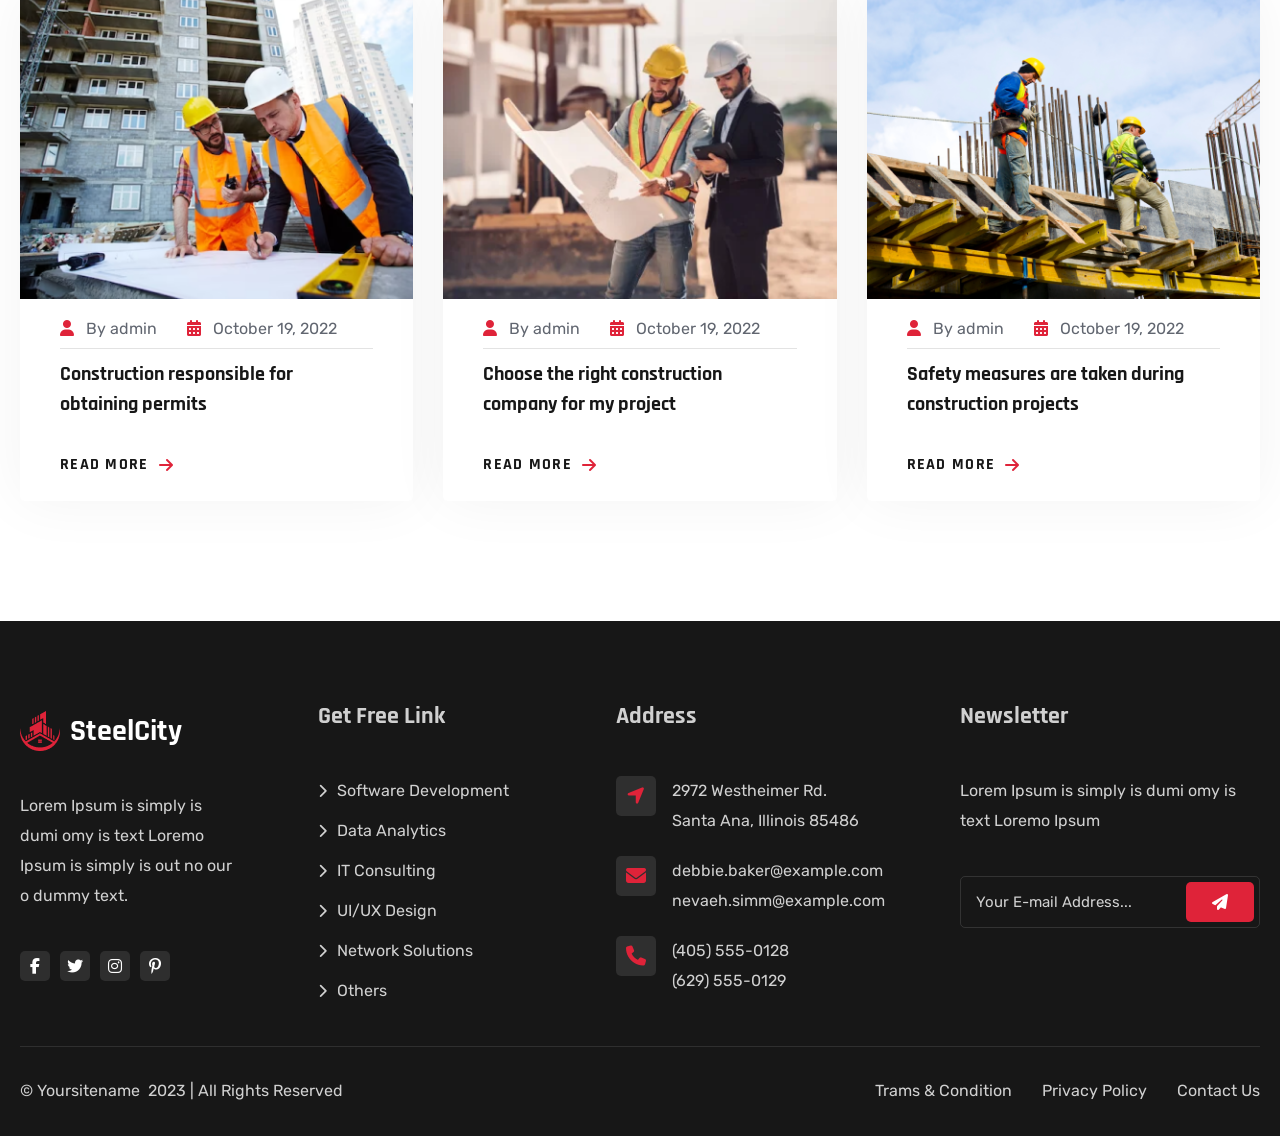
==== commit 1b6a6ba8: "Add footer section with responsive styles and layout" ====
--- a/index.html
+++ b/index.html
@@ -698,10 +698,89 @@
 
         </section>
 
-
-
-
-
+        <footer class="site-footer">
+
+            <div class="footer-top">
+
+                <div class="footer-col footer-col--about">
+
+                    <div class="logo">
+                        <div class="logo-icon"><img src="./images/logo.png" alt="SteelCity logo"></div>
+                        <div class="logo-text">SteelCity</div>
+                    </div>
+
+                    <p class="footer-about-text">
+                        Lorem Ipsum is simply is dumi omy is text Loremo Ipsum is simply is out no our o
+                        dummy text.
+                    </p>
+
+                    <div class="footer-socials">
+                        <a href="#" class="footer-social-icon" aria-label="Facebook"><i
+                                class="fa-brands fa-facebook-f"></i></a>
+                        <a href="#" class="footer-social-icon" aria-label="Twitter"><i
+                                class="fa-brands fa-twitter"></i></a>
+                        <a href="#" class="footer-social-icon" aria-label="Instagram"><i
+                                class="fa-brands fa-instagram"></i></a>
+                        <a href="#" class="footer-social-icon" aria-label="Pinterest"><i
+                                class="fa-brands fa-pinterest-p"></i></a>
+                    </div>
+                </div>
+
+                <div class="footer-col footer-col--links">
+                    <h4 class="footer-heading">Get Free Link</h4>
+                    <ul class="footer-links">
+                        <li><a href="#"><i class="fa-solid fa-chevron-right"></i> Software Development</a></li>
+                        <li><a href="#"><i class="fa-solid fa-chevron-right"></i> Data Analytics</a></li>
+                        <li><a href="#"><i class="fa-solid fa-chevron-right"></i> IT Consulting</a></li>
+                        <li><a href="#"><i class="fa-solid fa-chevron-right"></i> UI/UX Design</a></li>
+                        <li><a href="#"><i class="fa-solid fa-chevron-right"></i> Network Solutions</a></li>
+                        <li><a href="#"><i class="fa-solid fa-chevron-right"></i> Others</a></li>
+                    </ul>
+                </div>
+
+                <div class="footer-col footer-col--address">
+                    <h4 class="footer-heading">Address</h4>
+
+                    <div class="footer-contact-row">
+                        <span class="footer-contact-icon"><i class="fa-solid fa-location-arrow"></i></span>
+                        <p>2972 Westheimer Rd.<br>Santa Ana, Illinois 85486</p>
+                    </div>
+
+                    <div class="footer-contact-row">
+                        <span class="footer-contact-icon"><i class="fa-solid fa-envelope"></i></span>
+                        <p>debbie.baker@example.com<br>nevaeh.simm@example.com</p>
+                    </div>
+
+                    <div class="footer-contact-row">
+                        <span class="footer-contact-icon"><i class="fa-solid fa-phone"></i></span>
+                        <p>(405) 555-0128<br>(629) 555-0129</p>
+                    </div>
+                </div>
+
+                <div class="footer-col footer-col--newsletter">
+                    <h4 class="footer-heading">Newsletter</h4>
+                    <p class="footer-about-text">Lorem Ipsum is simply is dumi omy is text Loremo Ipsum</p>
+
+                    <form class="footer-newsletter-form">
+                        <input type="email" placeholder="Your E-mail Address...">
+                        <button type="submit" aria-label="Subscribe"><i class="fa-solid fa-paper-plane"></i></button>
+                    </form>
+                </div>
+
+            </div>
+
+            <div class="footer-bottom">
+                <div>
+                    <p>&copy; Yoursitename &nbsp;2023 | All Rights Reserved</p>
+                </div>
+                <div class="footer-bottom-links">
+                    <a href="#">Trams &amp; Condition</a>
+                    <a href="#">Privacy Policy</a>
+                    <a href="#">Contact Us</a>
+                </div>
+            </div>
+
+        </footer>
 
     </main>
 
--- a/style/style.css
+++ b/style/style.css
@@ -12,6 +12,7 @@
 @import url('testimonials.css');
 @import url('contact.css');
 @import url('blog.css');
+@import url('footer.css');
 
 *,
 *::before,
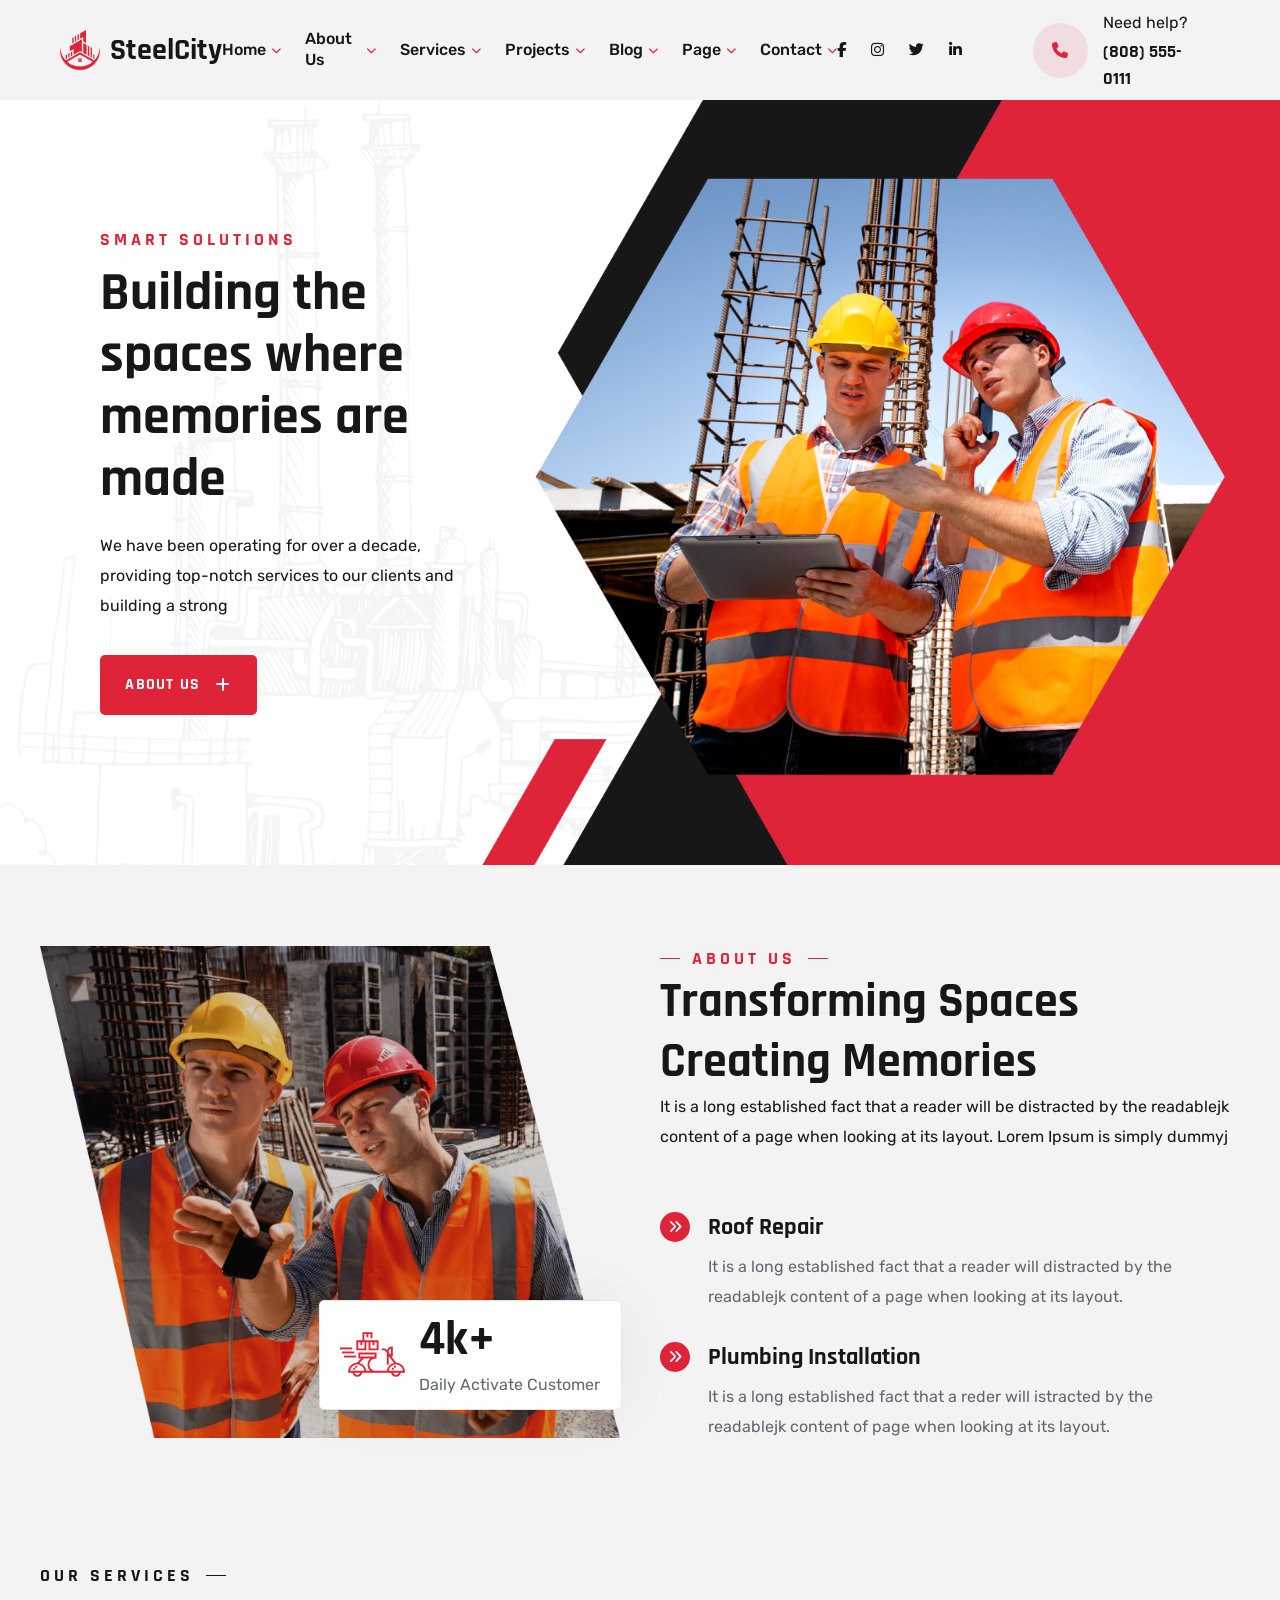
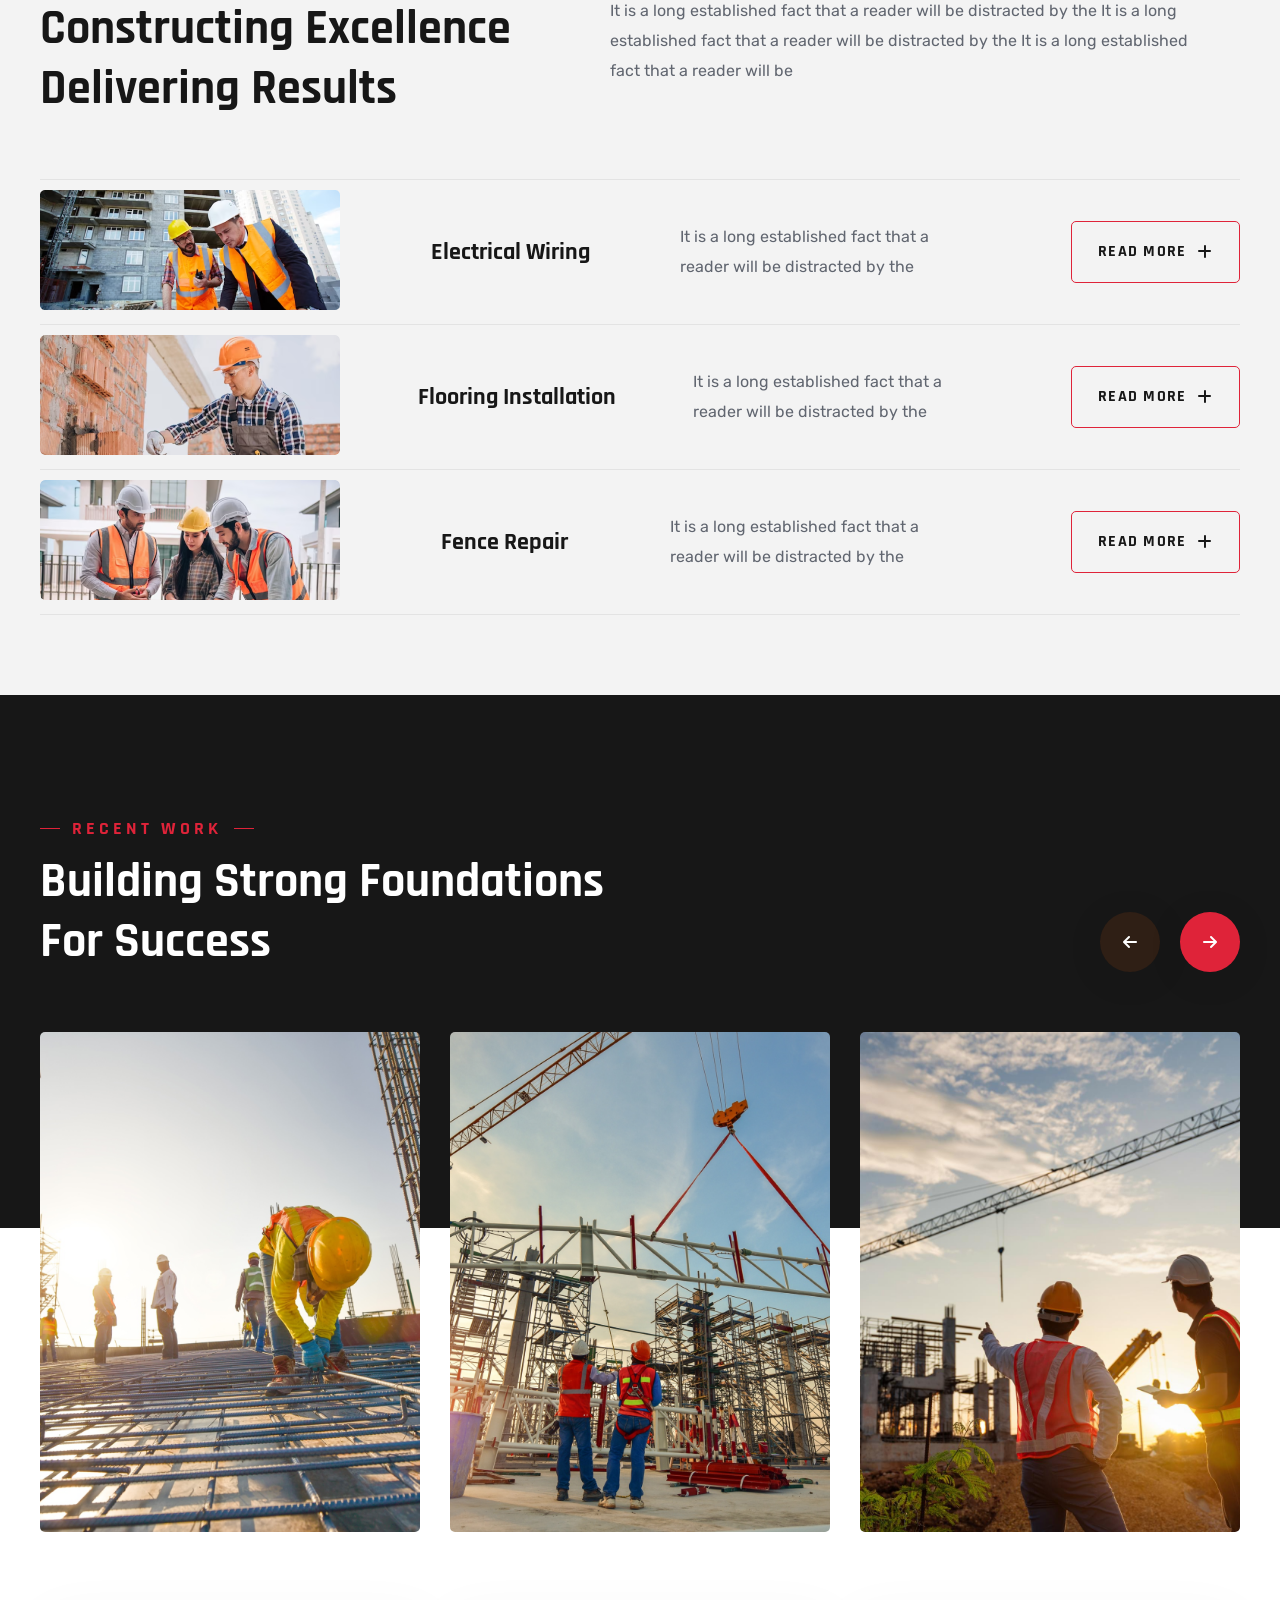
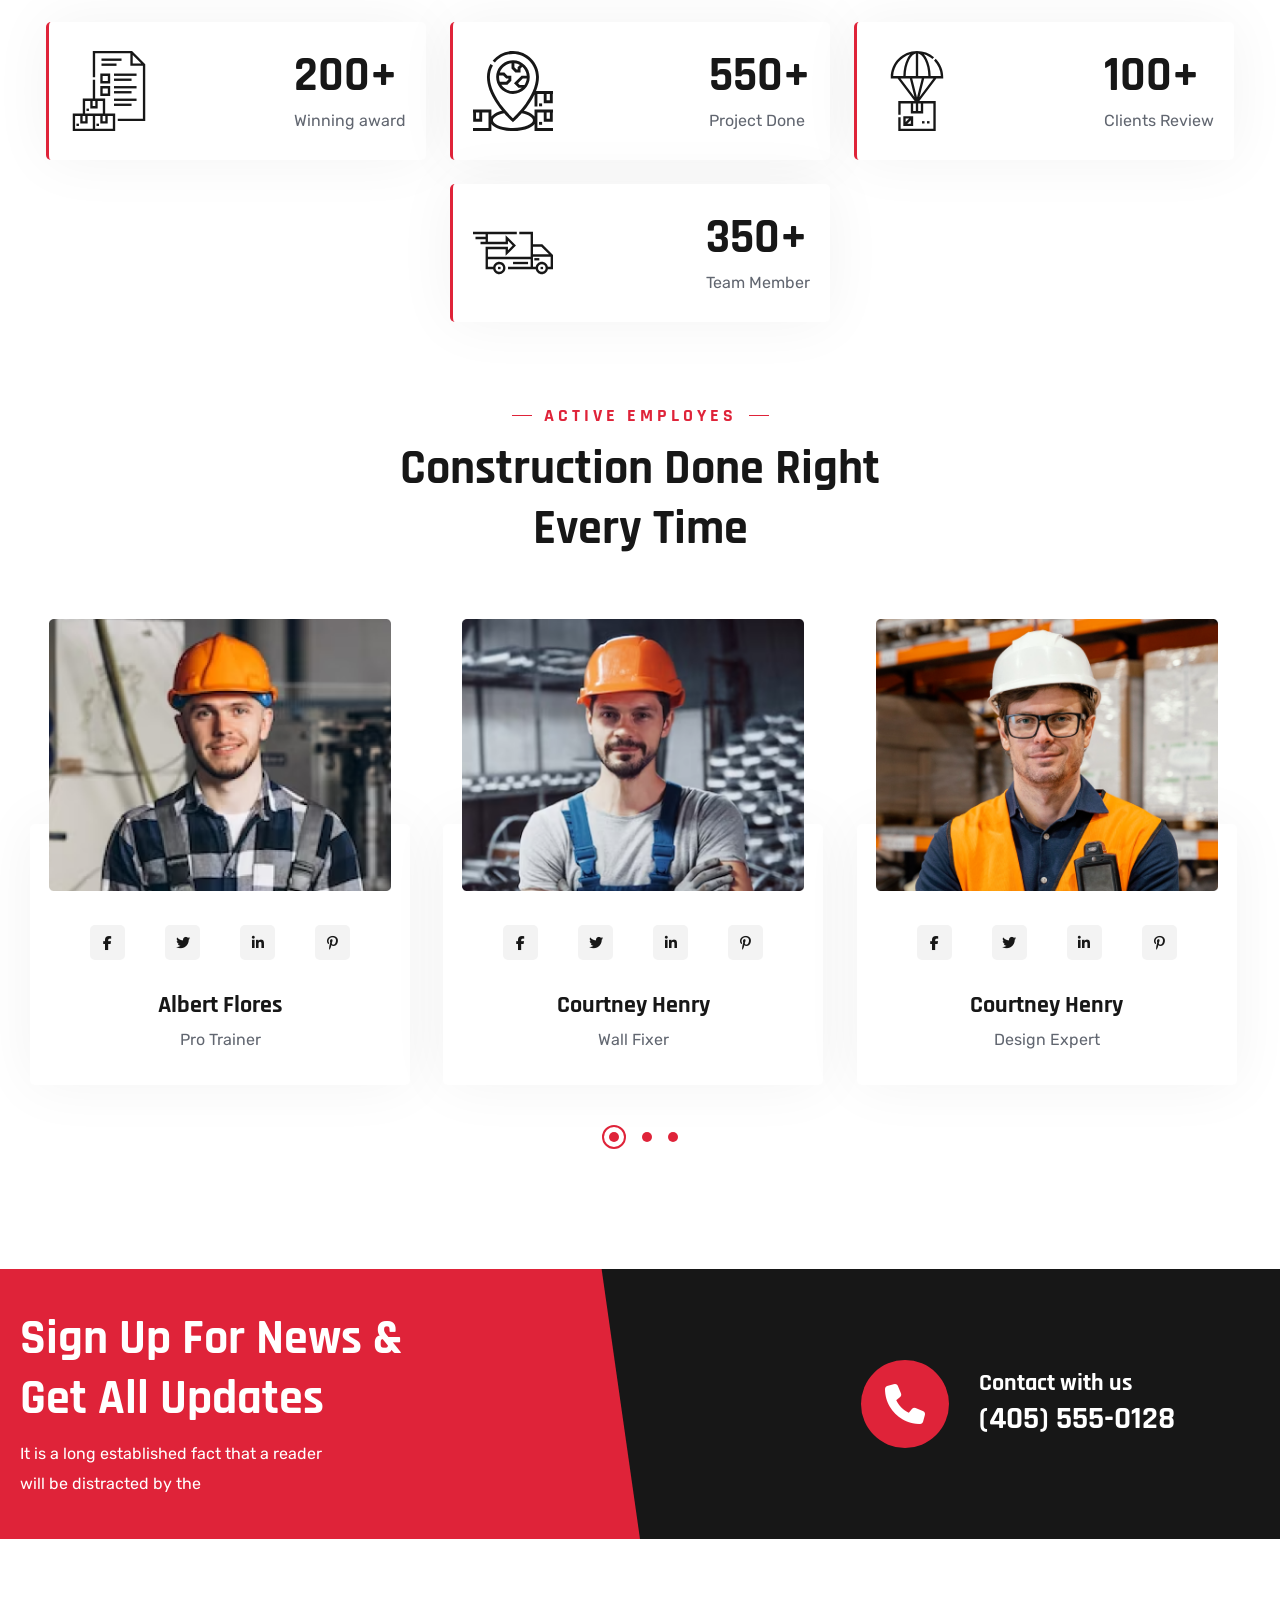
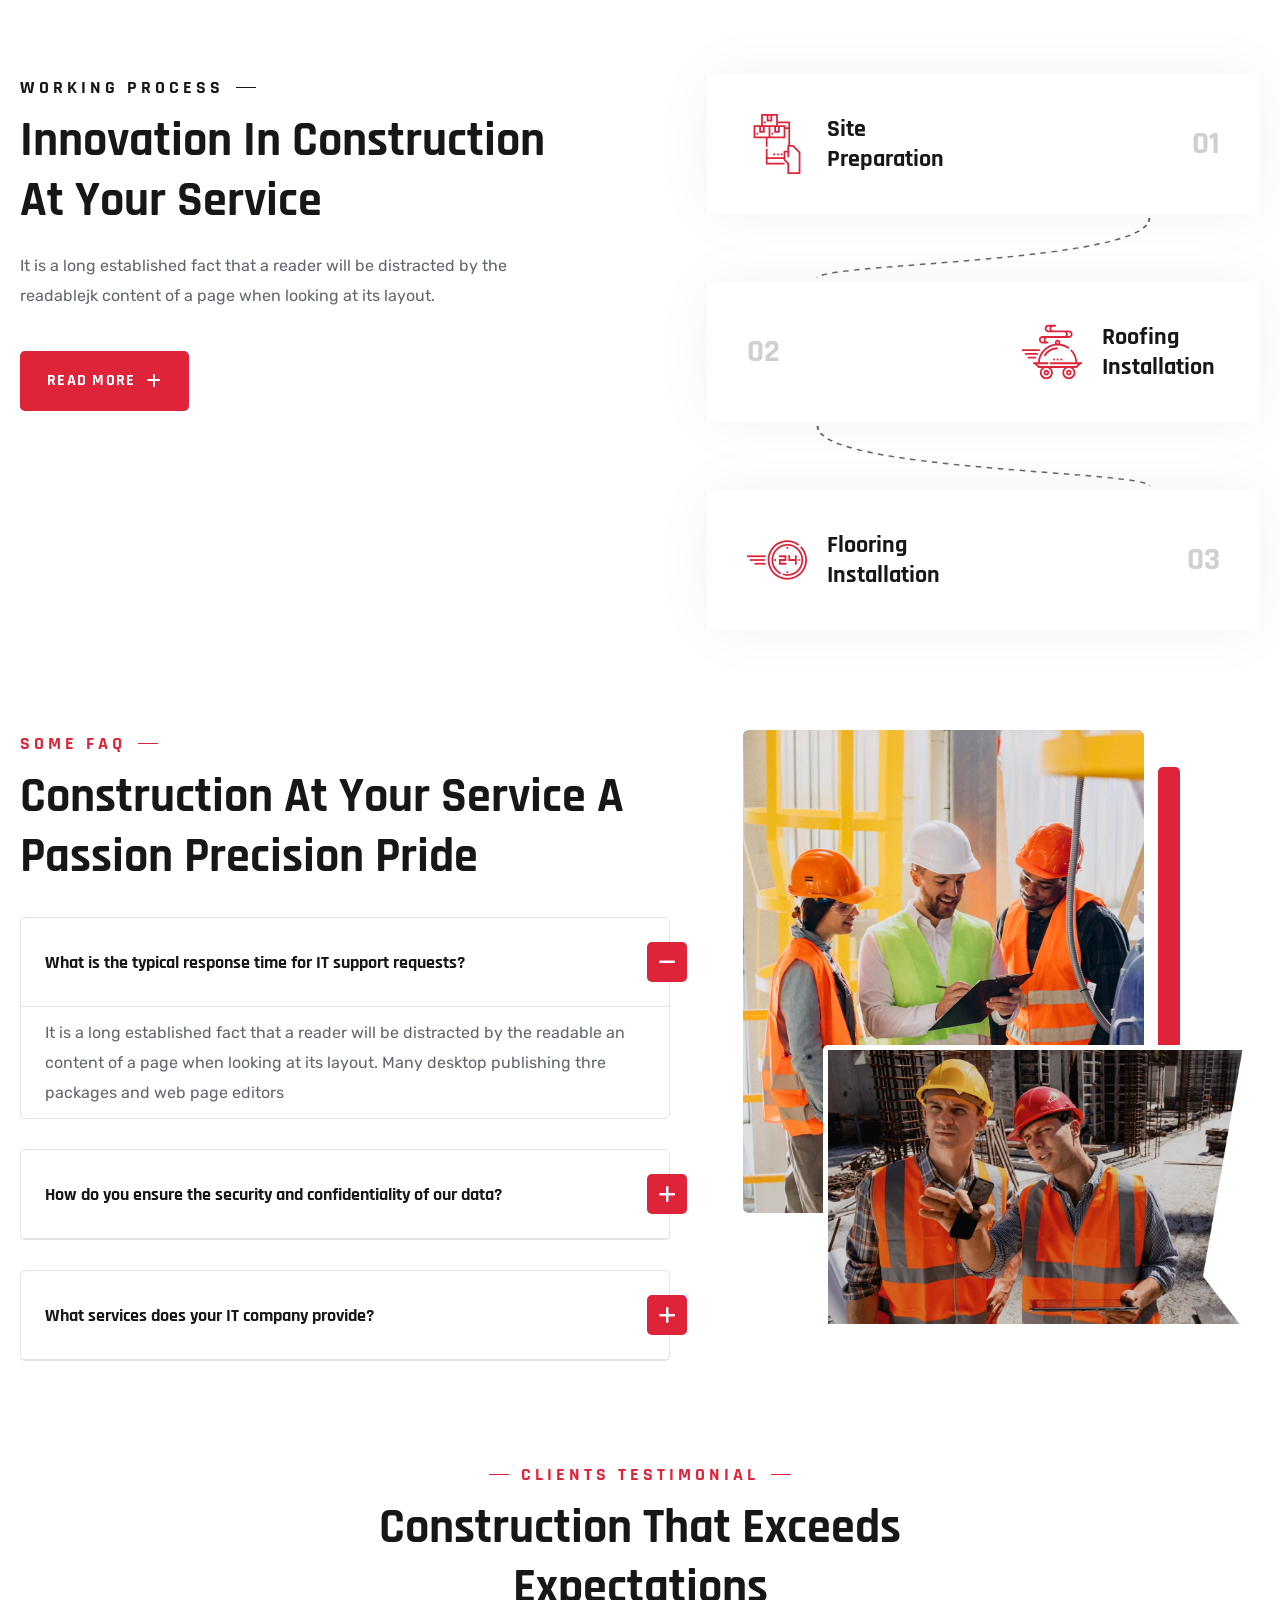
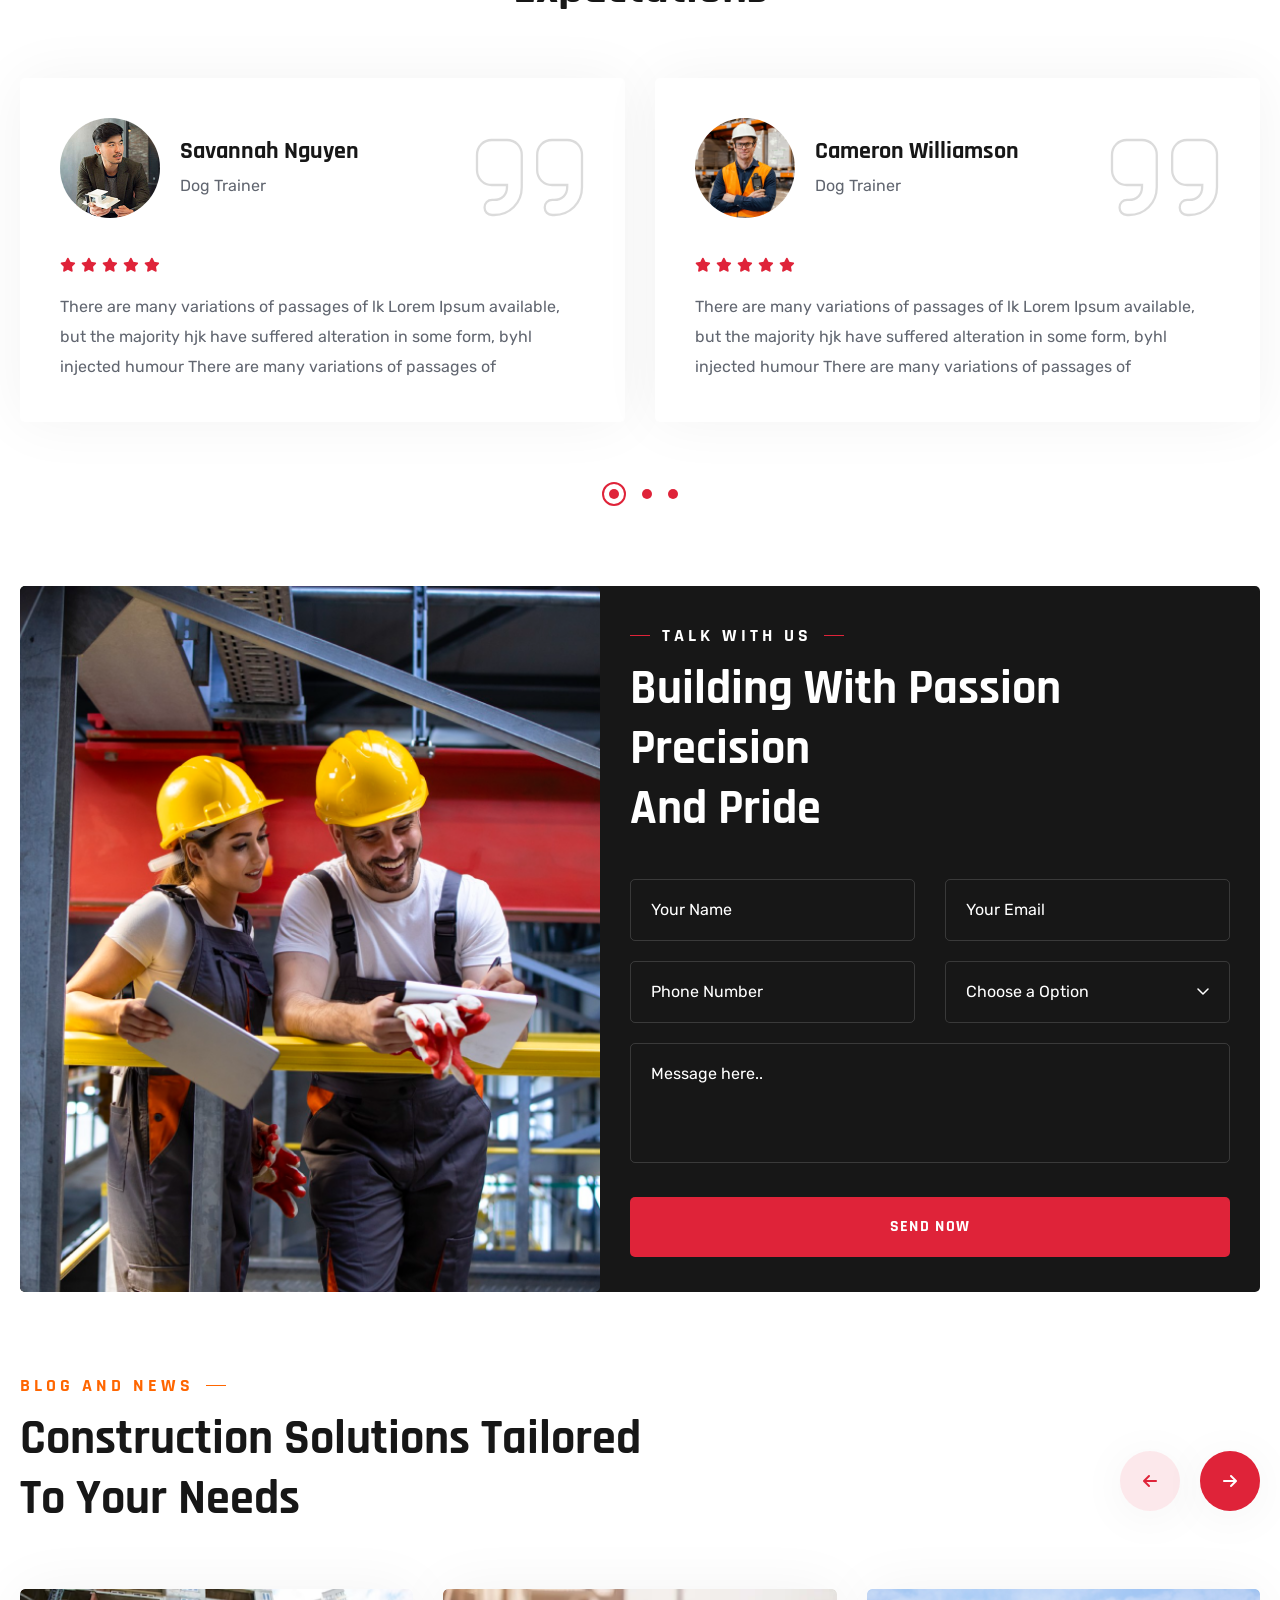
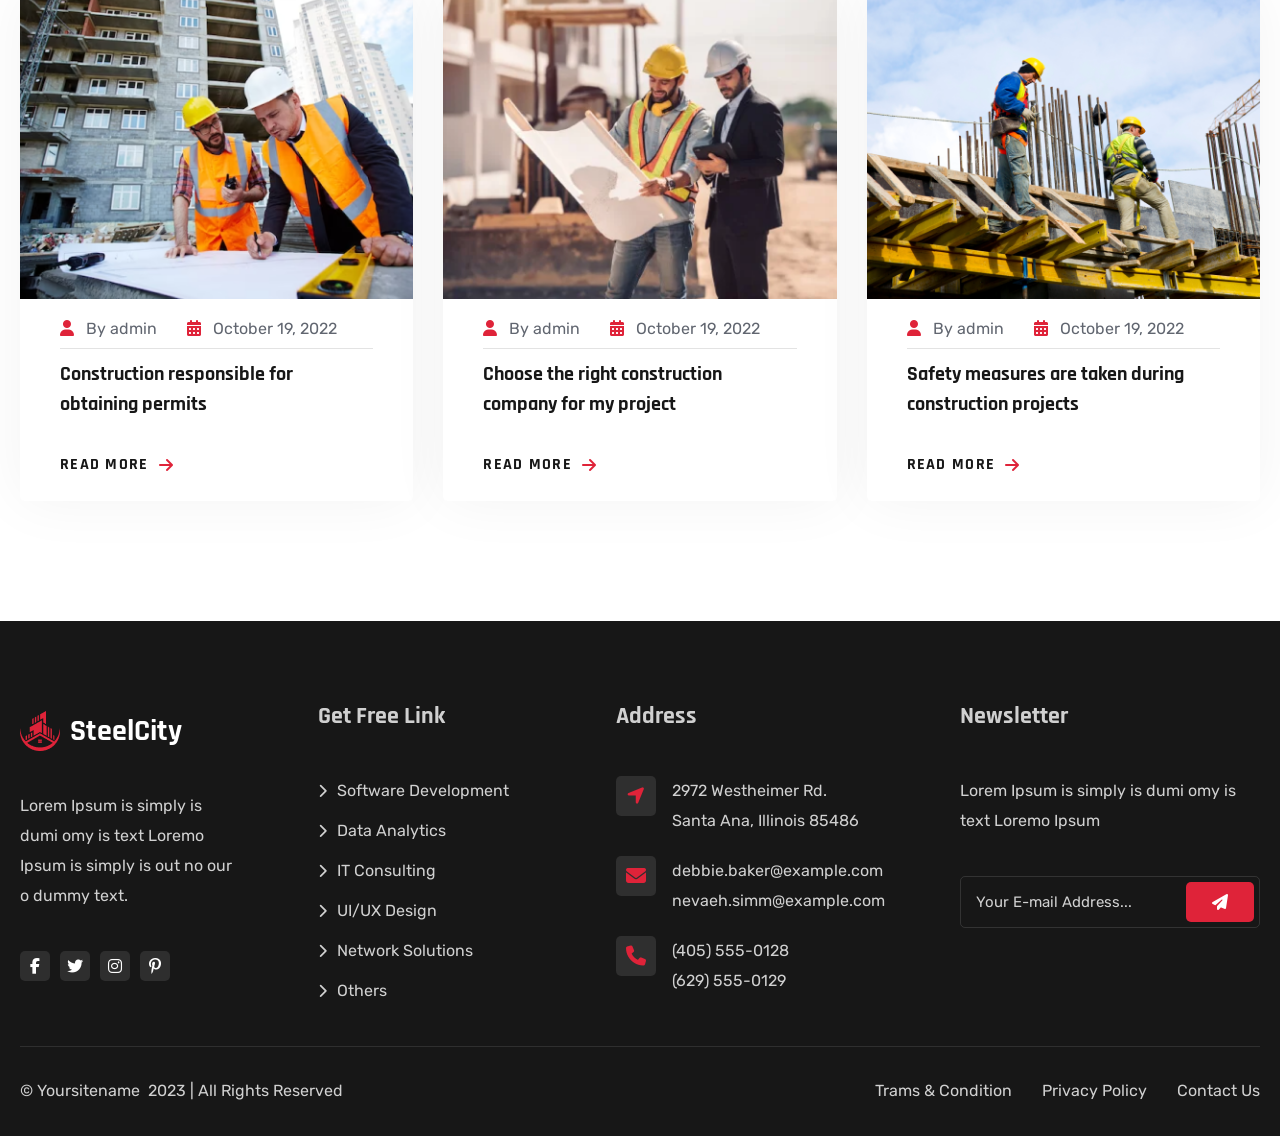
==== commit ad8e47ad: "Add blog and blog detail pages with navigation and styling update links in existing pages" ====
--- a/index.html
+++ b/index.html
@@ -32,13 +32,13 @@
             </div>
 
             <ul class="menu" id="nav-menu">
-                <li><a href="#">Home</a><i class="fa-solid fa-chevron-down"></i></li>
+                <li><a href="/index.html">Home</a><i class="fa-solid fa-chevron-down"></i></li>
                 <li><a href="#">About Us</a><i class="fa-solid fa-chevron-down"></i></li>
                 <li><a href="#">Services</a><i class="fa-solid fa-chevron-down"></i></li>
                 <li><a href="#">Projects</a><i class="fa-solid fa-chevron-down"></i></li>
-                <li><a href="#">Blog</a><i class="fa-solid fa-chevron-down"></i></li>
+                <li><a href="/blog.html">Blog</a><i class="fa-solid fa-chevron-down"></i></li>
                 <li><a href="#">Page</a><i class="fa-solid fa-chevron-down"></i></li>
-                <li><a href="#">Contact</a><i class="fa-solid fa-chevron-down"></i></li>
+                <li><a href="/contact.html">Contact</a><i class="fa-solid fa-chevron-down"></i></li>
             </ul>
 
             <div class="right-side">
--- a/style/style.css
+++ b/style/style.css
@@ -13,6 +13,11 @@
 @import url('contact.css');
 @import url('blog.css');
 @import url('footer.css');
+@import url('page-hero.css');
+@import url('map.css');
+@import url('call-banner.css');
+@import url('profile.css');
+@import url('blog_classic.css');
 
 *,
 *::before,
@@ -29,6 +34,7 @@
     --text-light: #616670;
     --bg-light: #F3F3F3;
     --white: #ffffff;
+    --text-secondary: #333F4D;
     --heading-font: 'Rajdhani', sans-serif;
     --body-font: 'Rubik', sans-serif;
     --transition: all 0.3s ease;
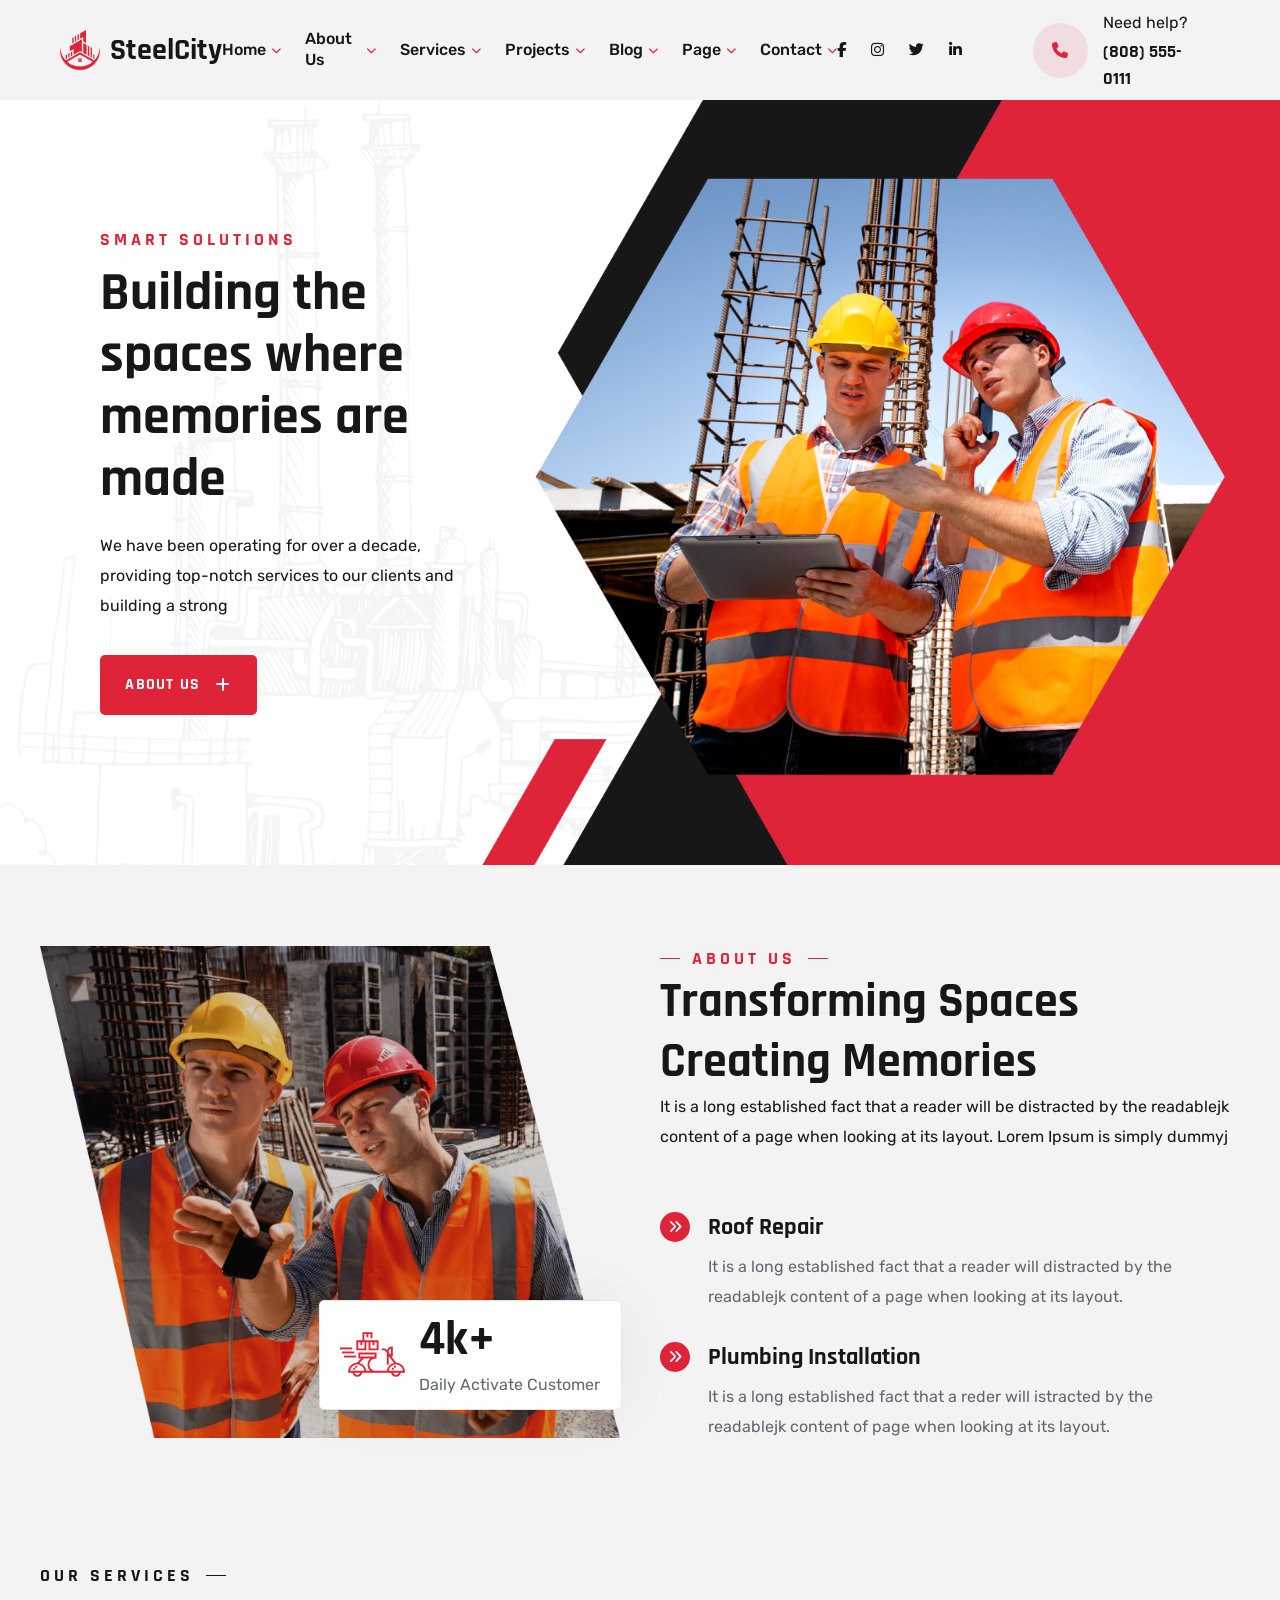
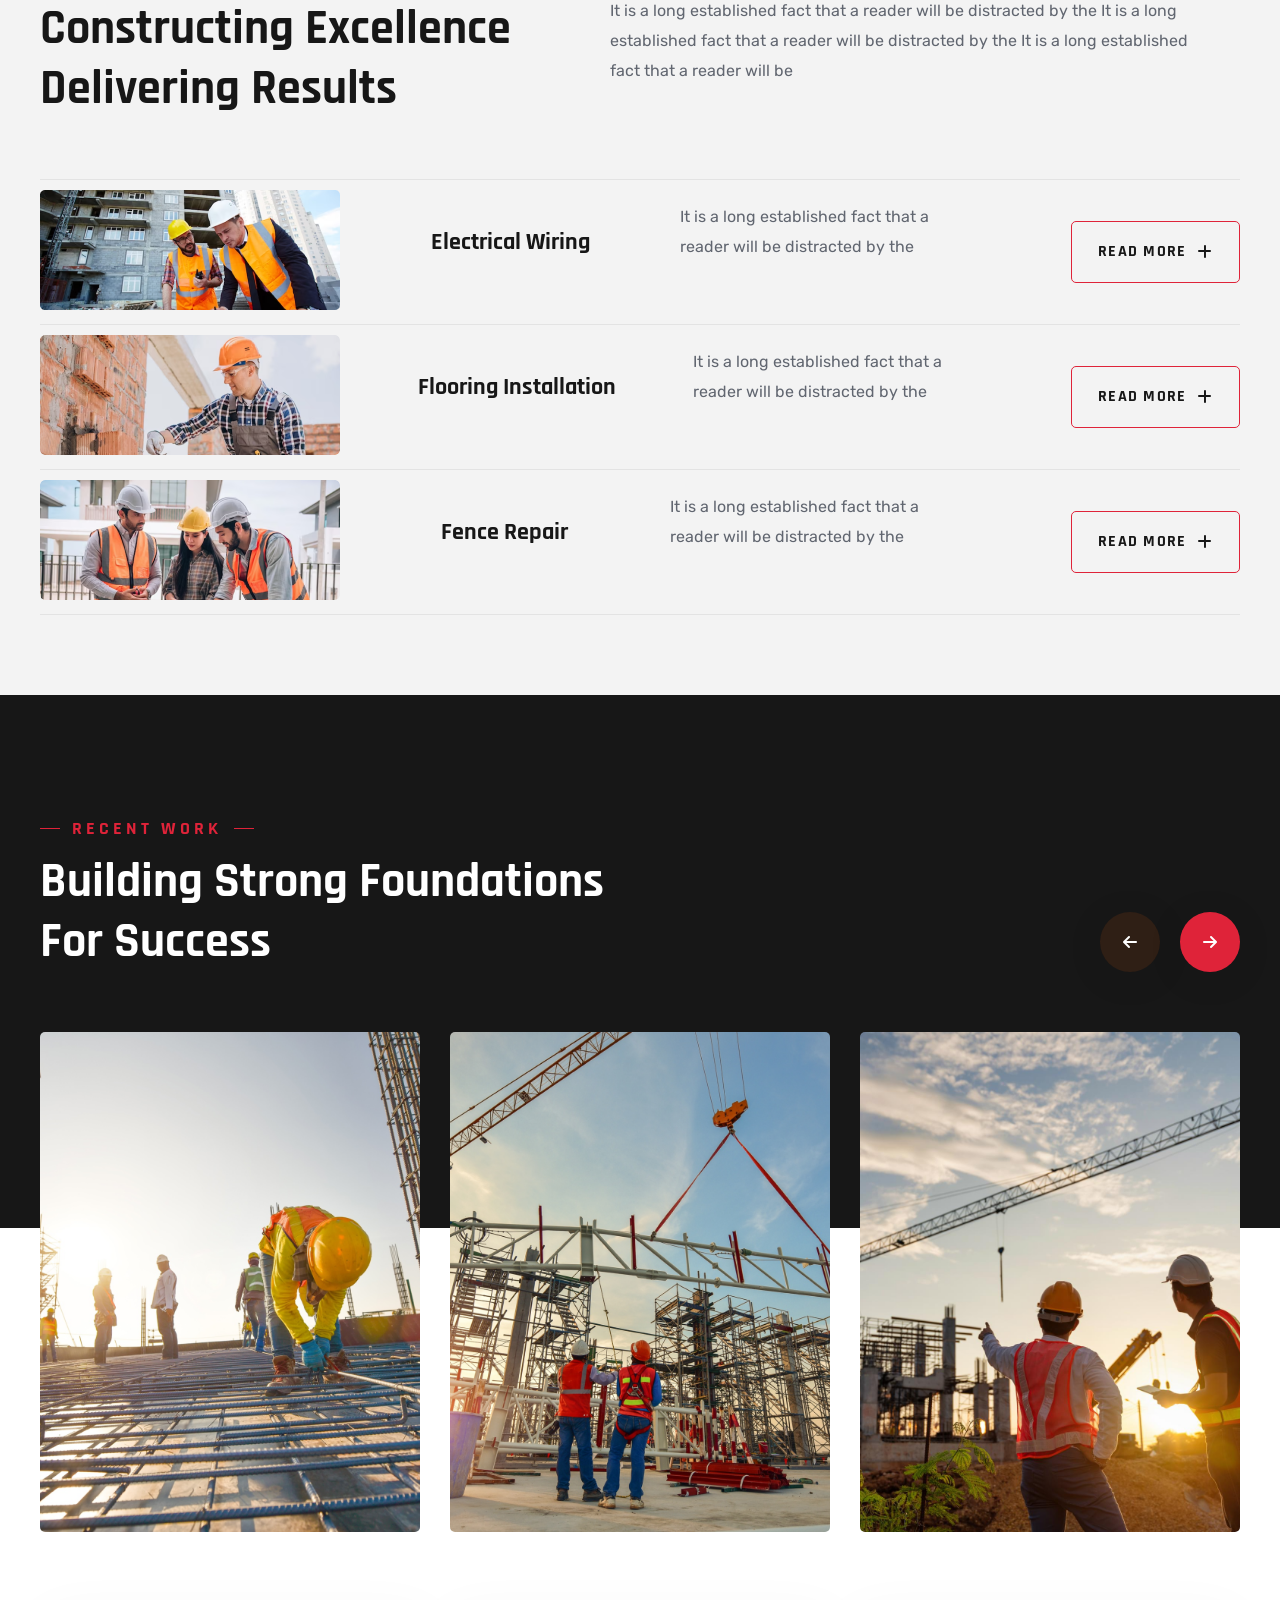
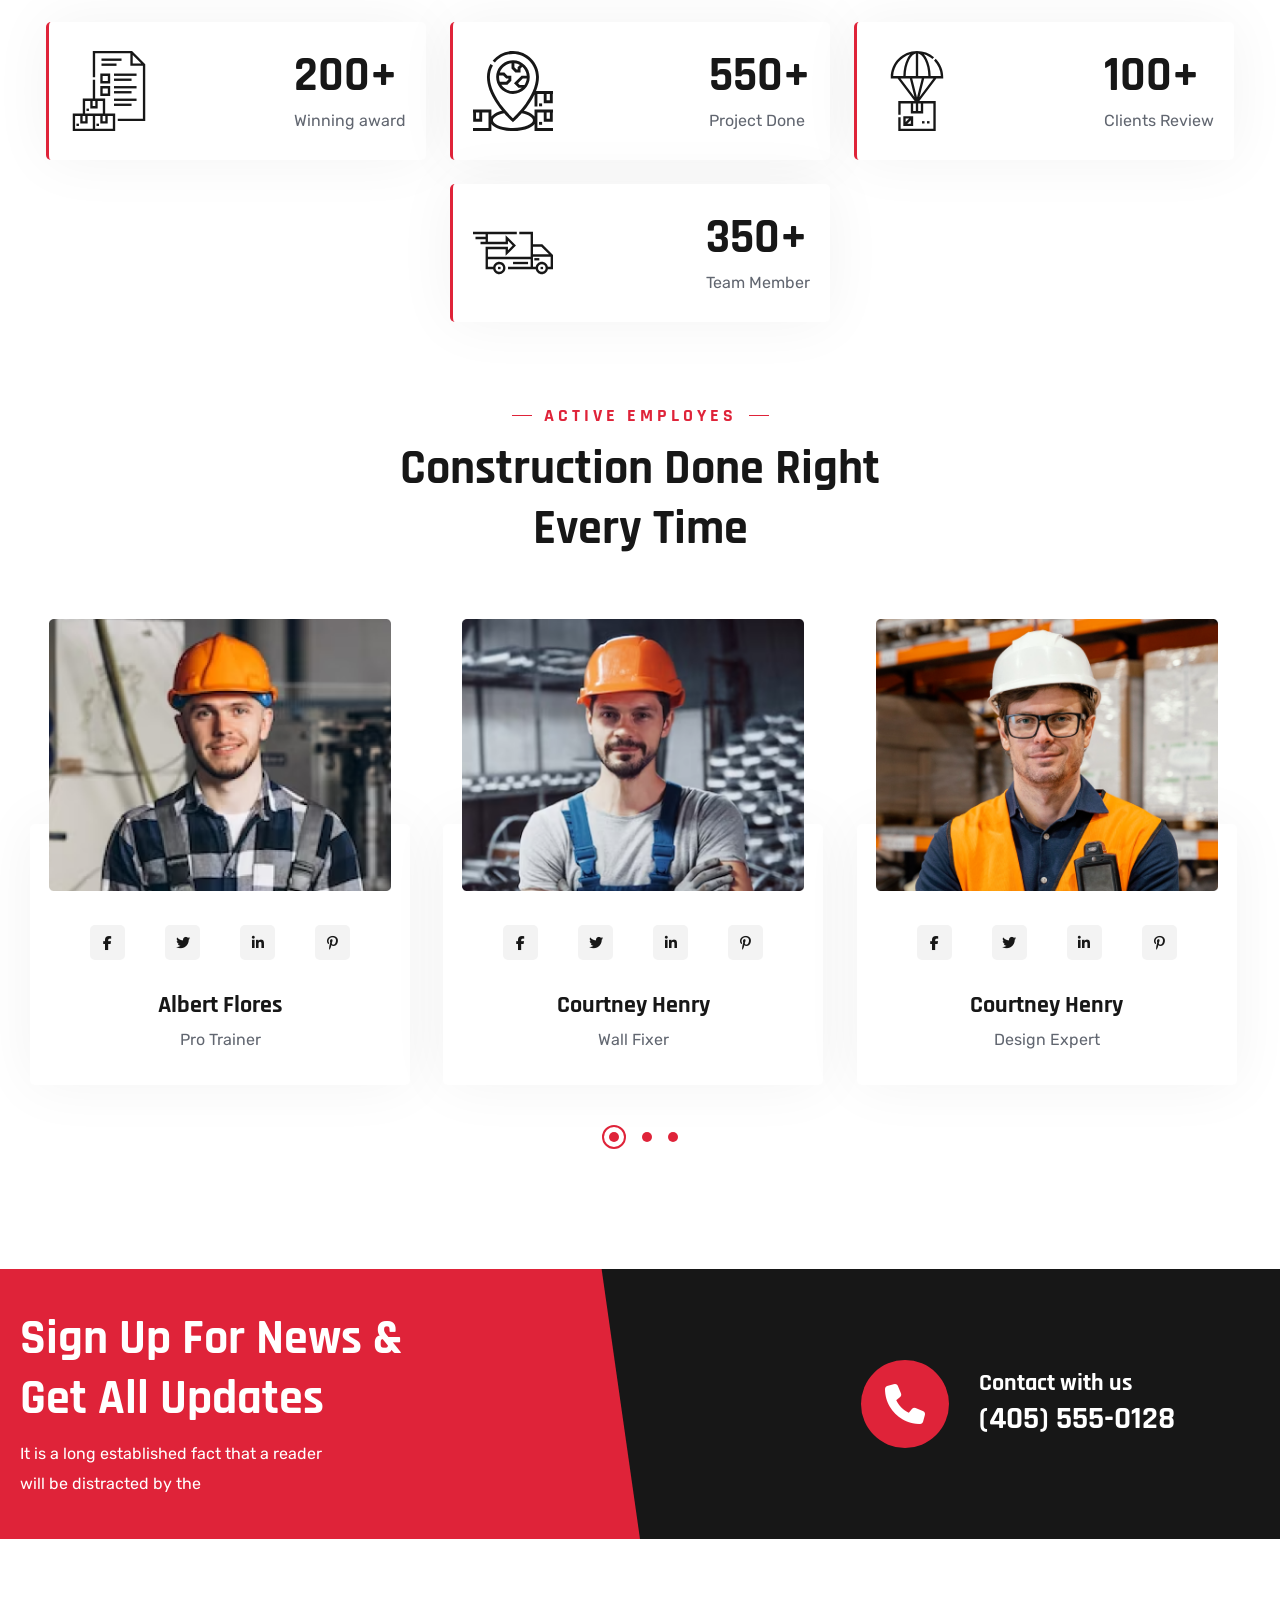
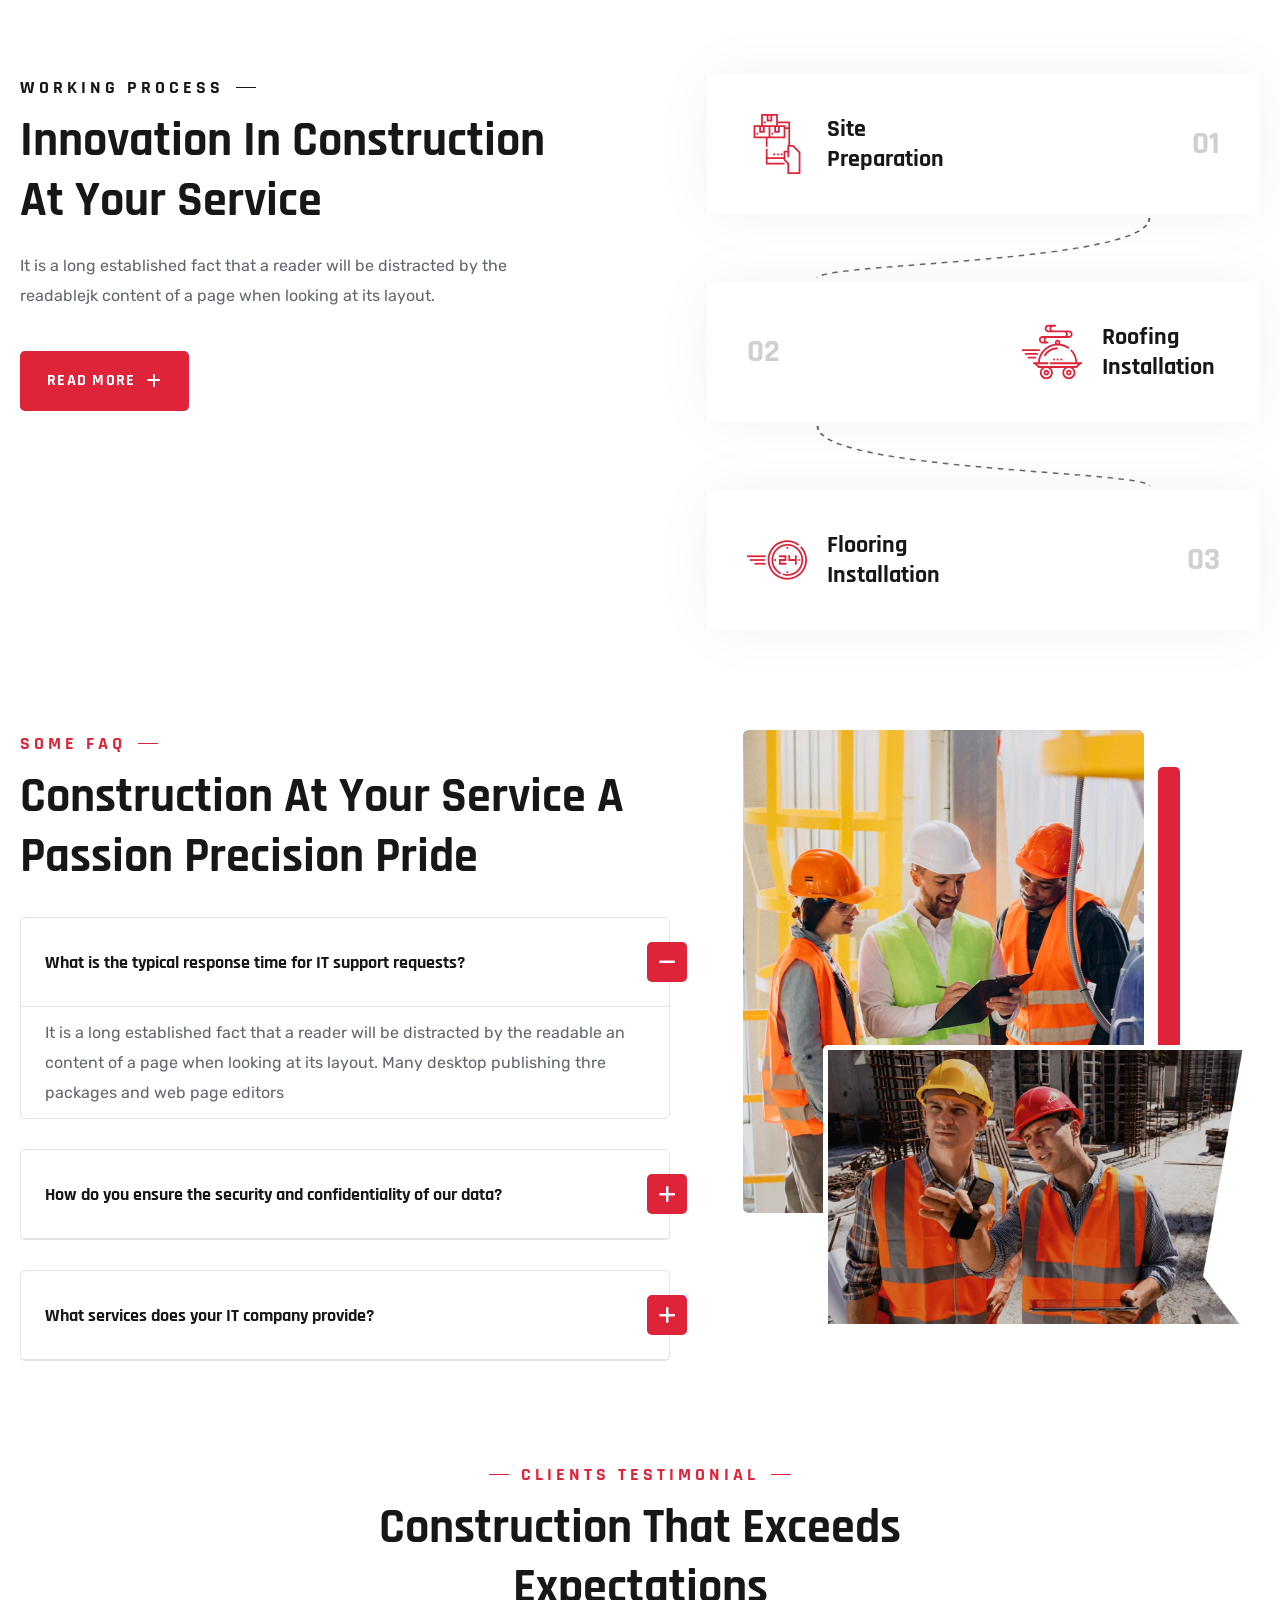
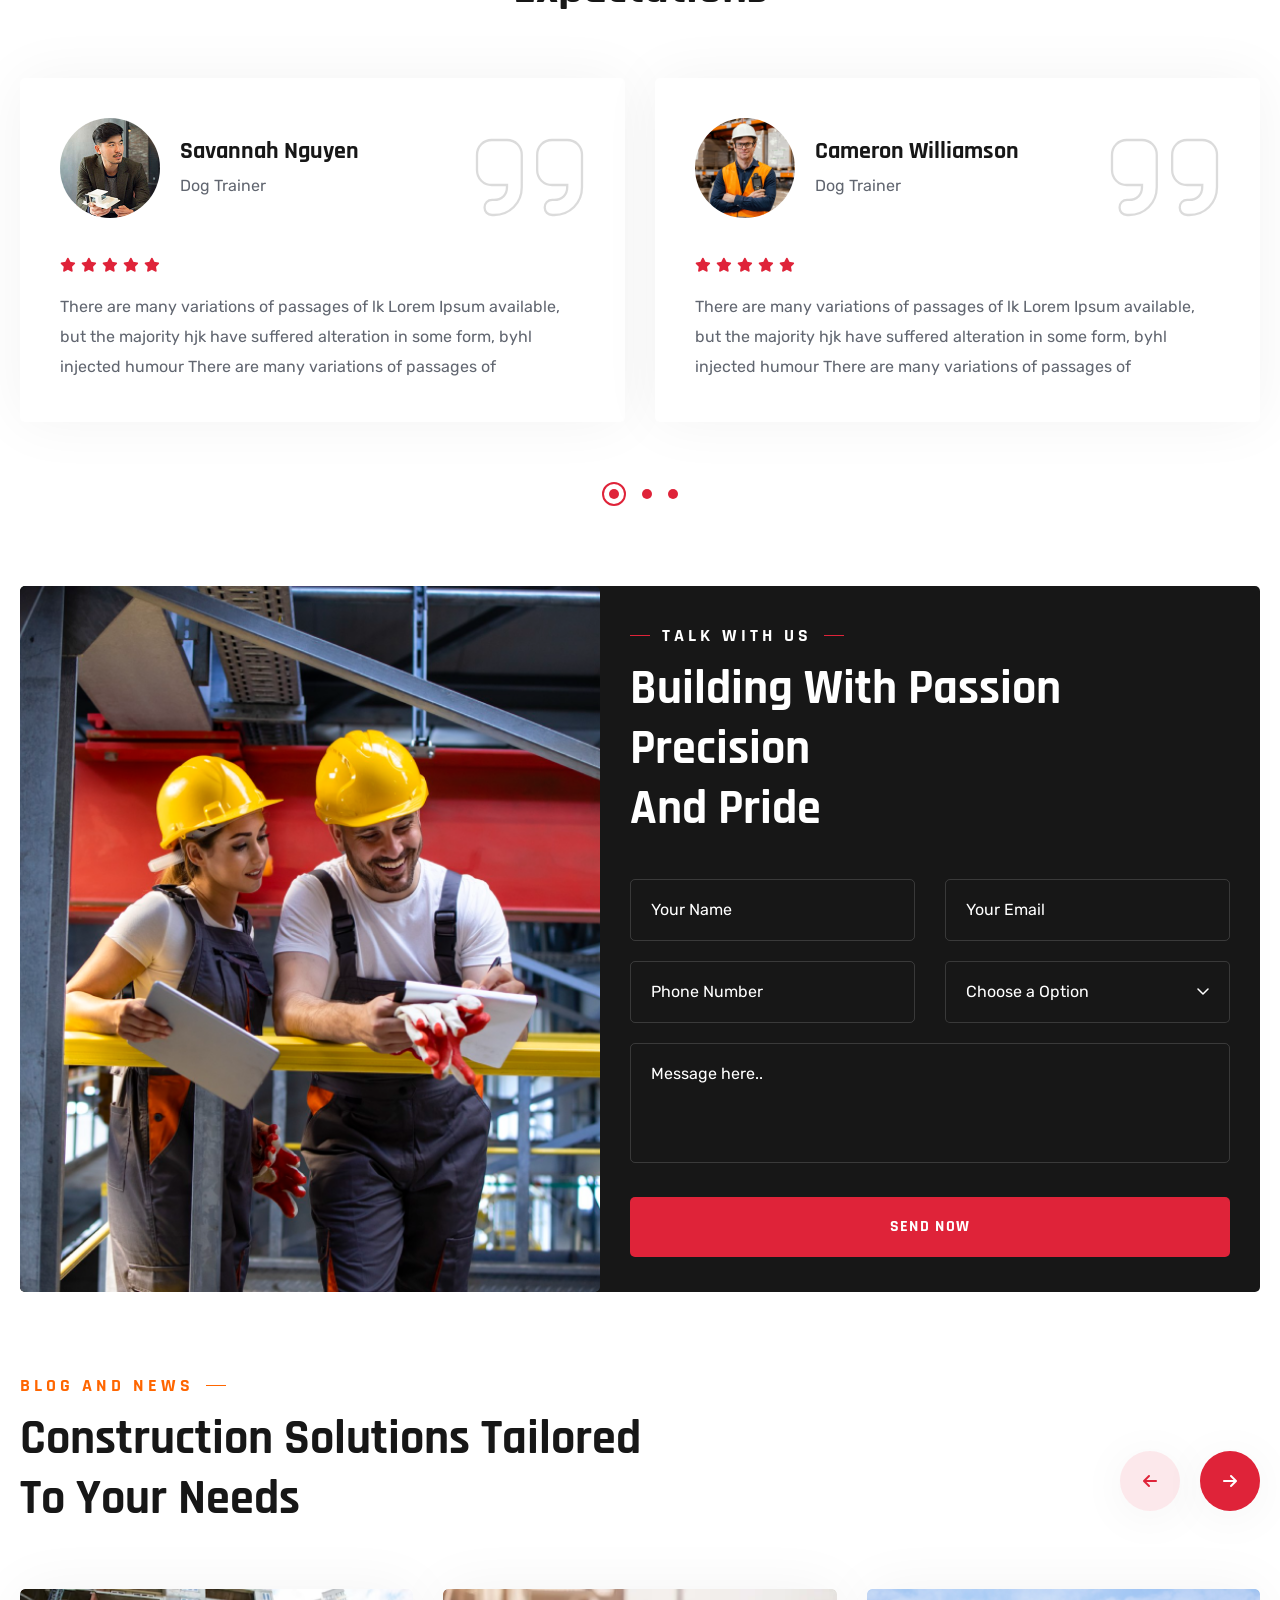
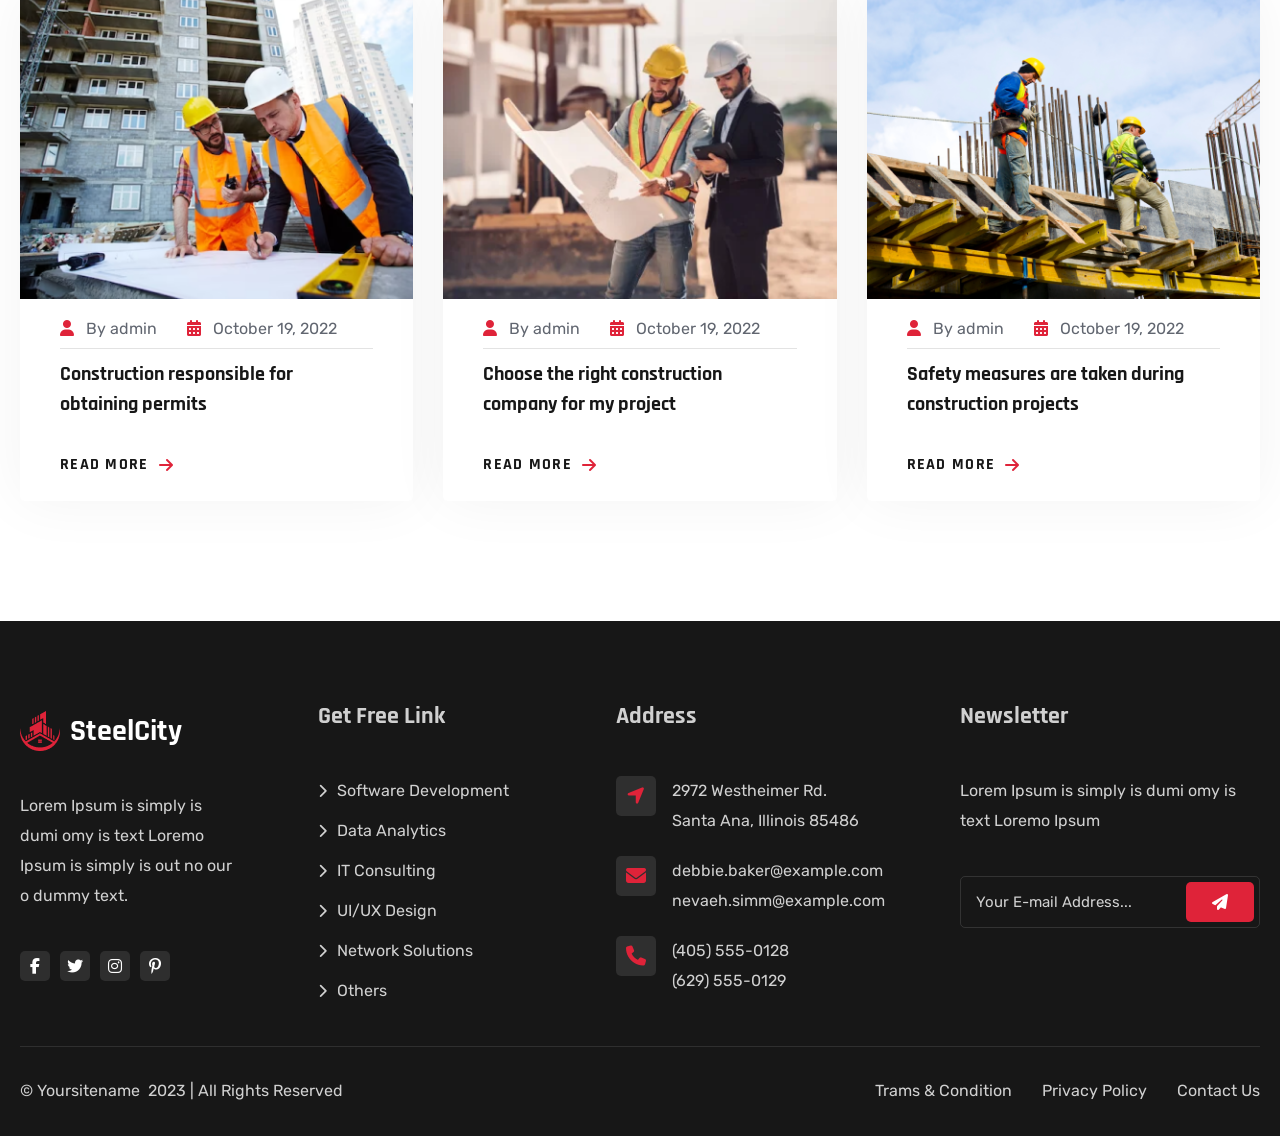
==== commit 006433e2: "Update navigation links for consistency and add project page" ====
--- a/index.html
+++ b/index.html
@@ -33,9 +33,9 @@
 
             <ul class="menu" id="nav-menu">
                 <li><a href="/index.html">Home</a><i class="fa-solid fa-chevron-down"></i></li>
-                <li><a href="#">About Us</a><i class="fa-solid fa-chevron-down"></i></li>
-                <li><a href="#">Services</a><i class="fa-solid fa-chevron-down"></i></li>
-                <li><a href="#">Projects</a><i class="fa-solid fa-chevron-down"></i></li>
+                <li><a href="/about">About Us</a><i class="fa-solid fa-chevron-down"></i></li>
+                <li><a href="/service.html">Services</a><i class="fa-solid fa-chevron-down"></i></li>
+                <li><a href="/project.html">Projects</a><i class="fa-solid fa-chevron-down"></i></li>
                 <li><a href="/blog.html">Blog</a><i class="fa-solid fa-chevron-down"></i></li>
                 <li><a href="#">Page</a><i class="fa-solid fa-chevron-down"></i></li>
                 <li><a href="/contact.html">Contact</a><i class="fa-solid fa-chevron-down"></i></li>
--- a/style/style.css
+++ b/style/style.css
@@ -18,6 +18,9 @@
 @import url('call-banner.css');
 @import url('profile.css');
 @import url('blog_classic.css');
+@import url('blog-details.css');
+@import url('services.css');
+@import url('service-details.css');
 
 *,
 *::before,
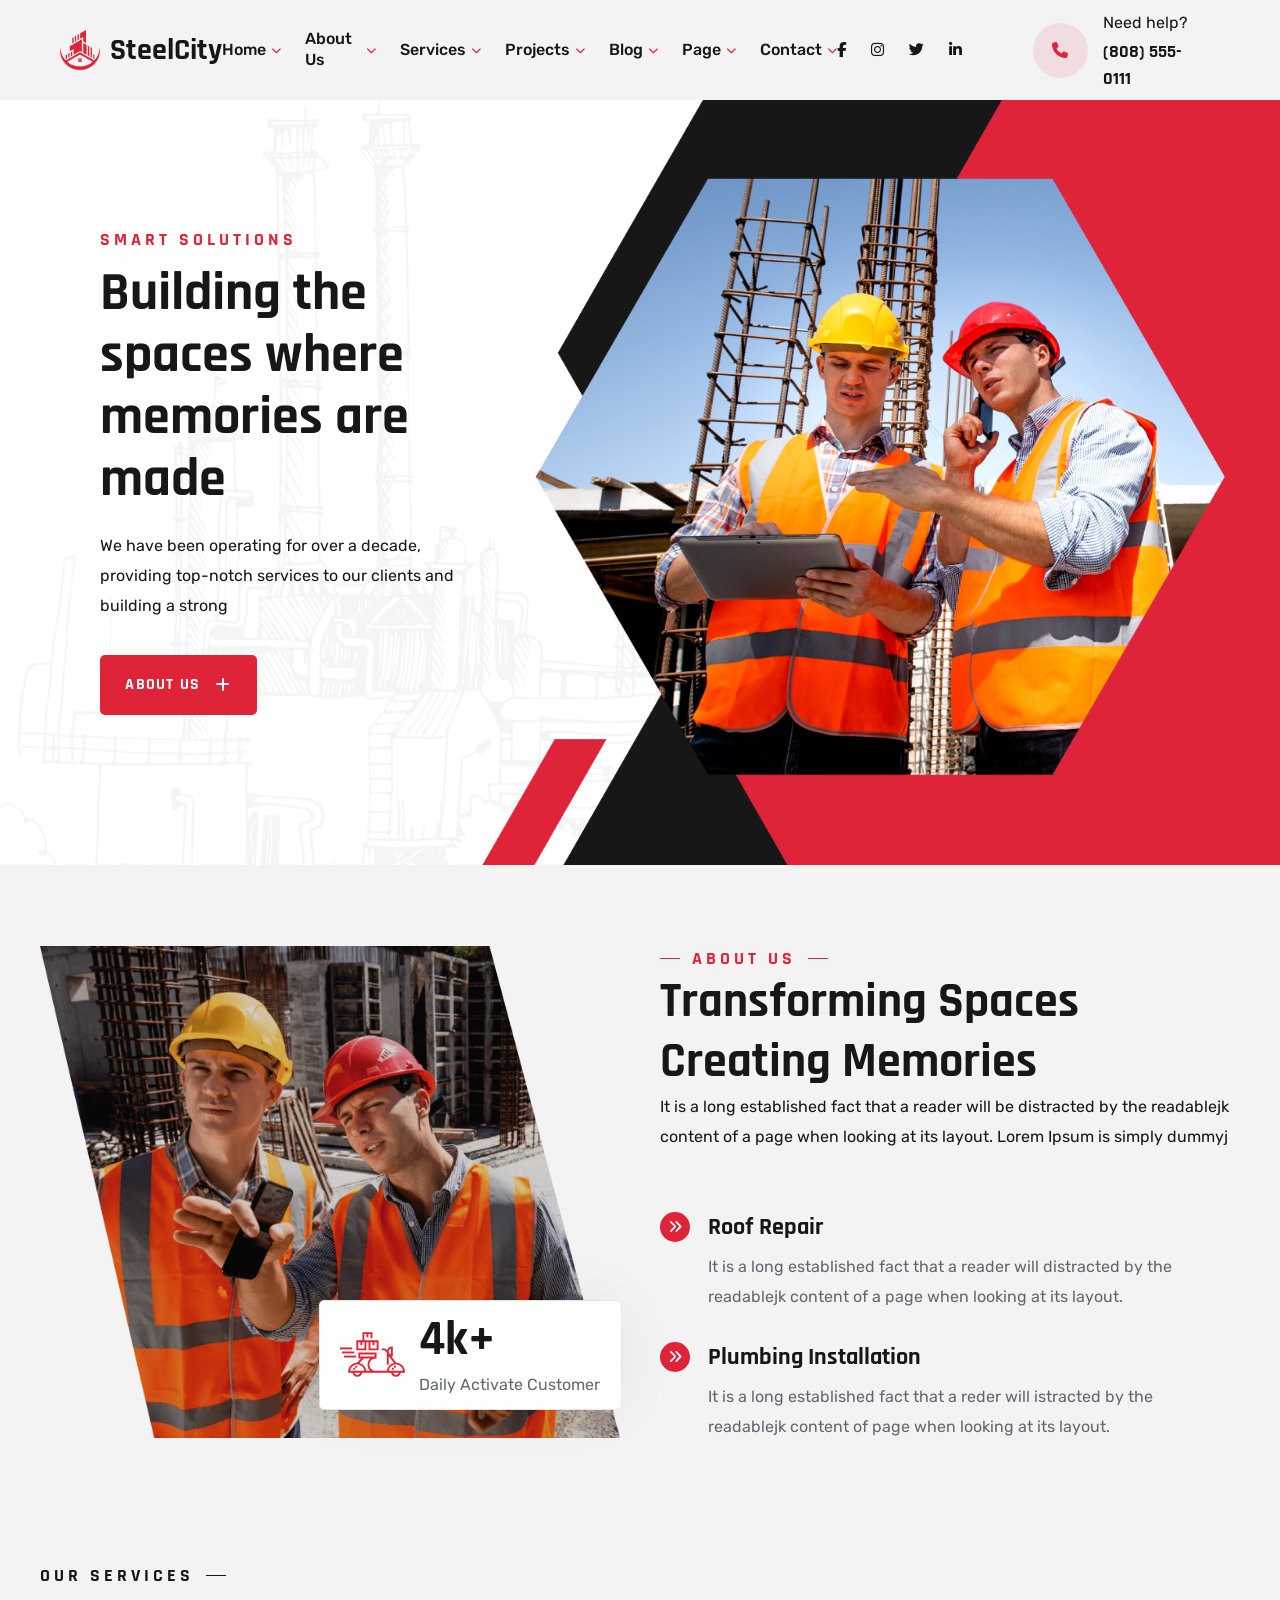
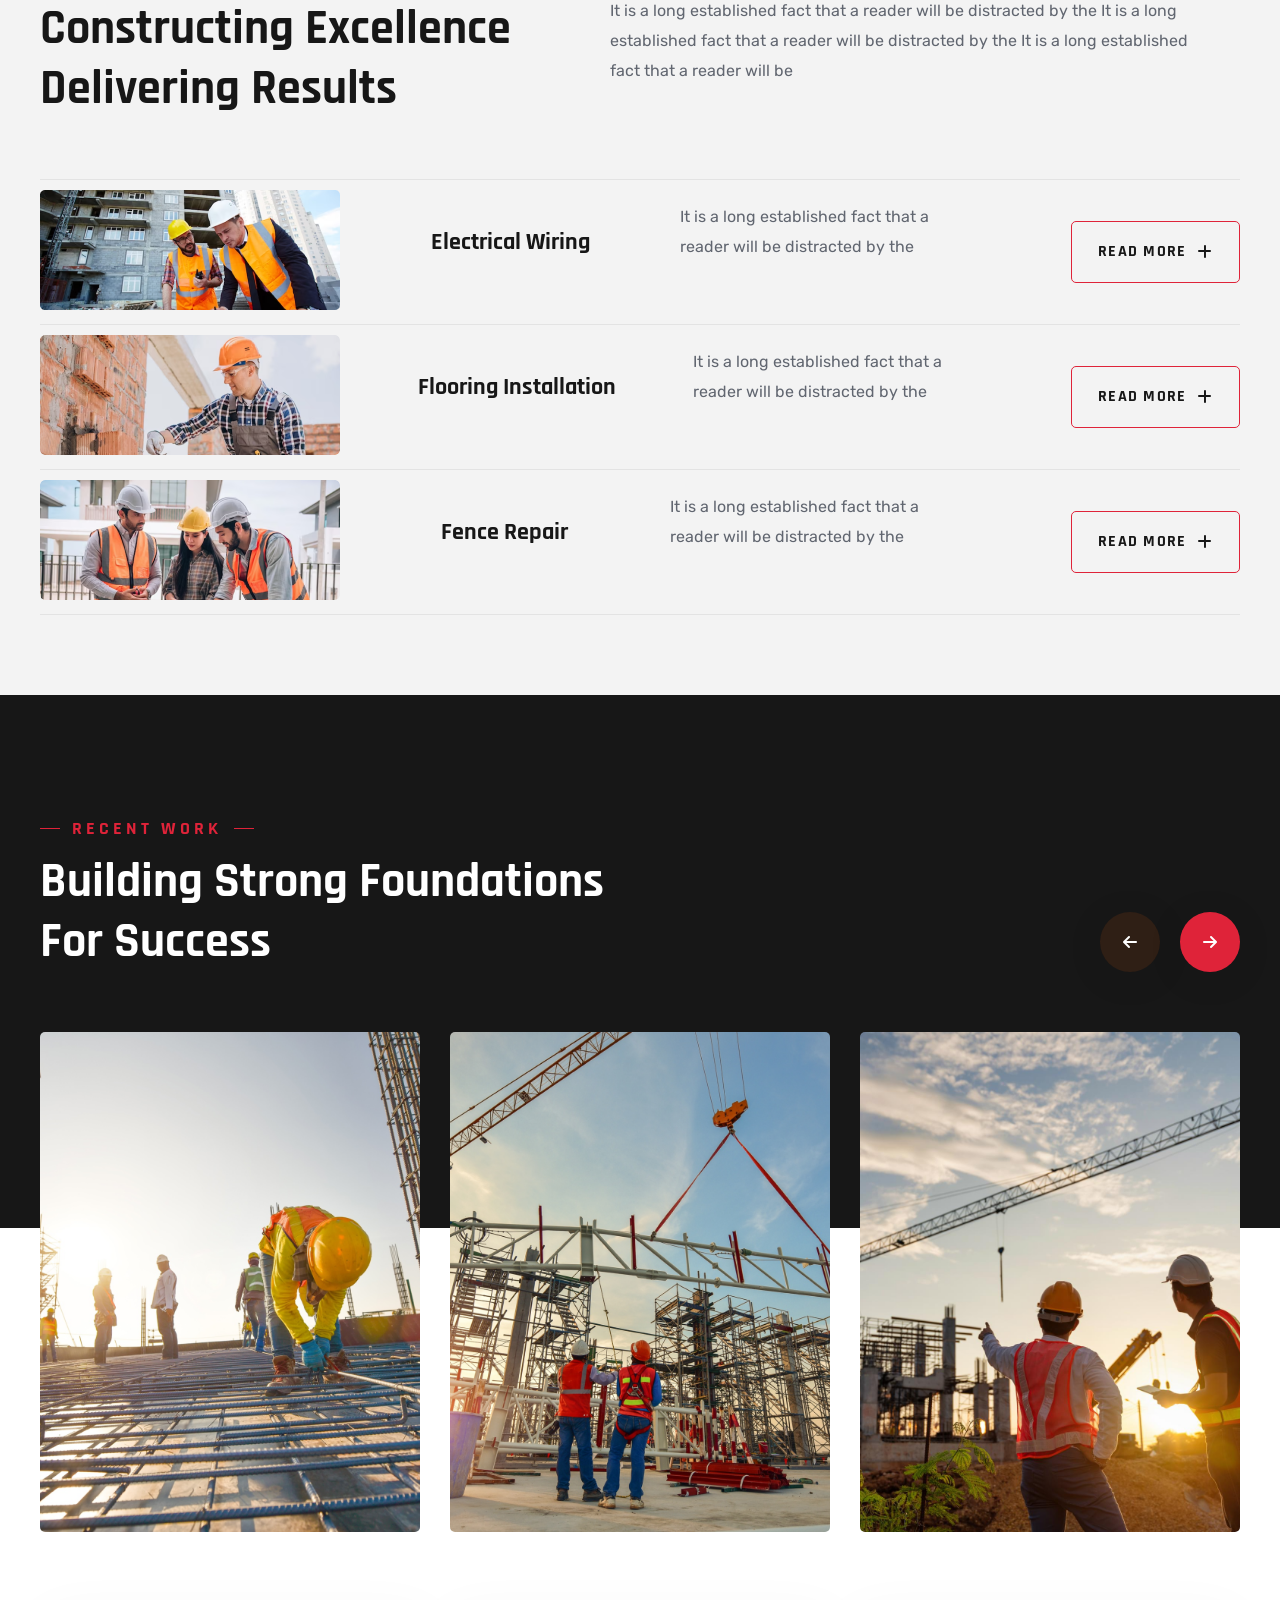
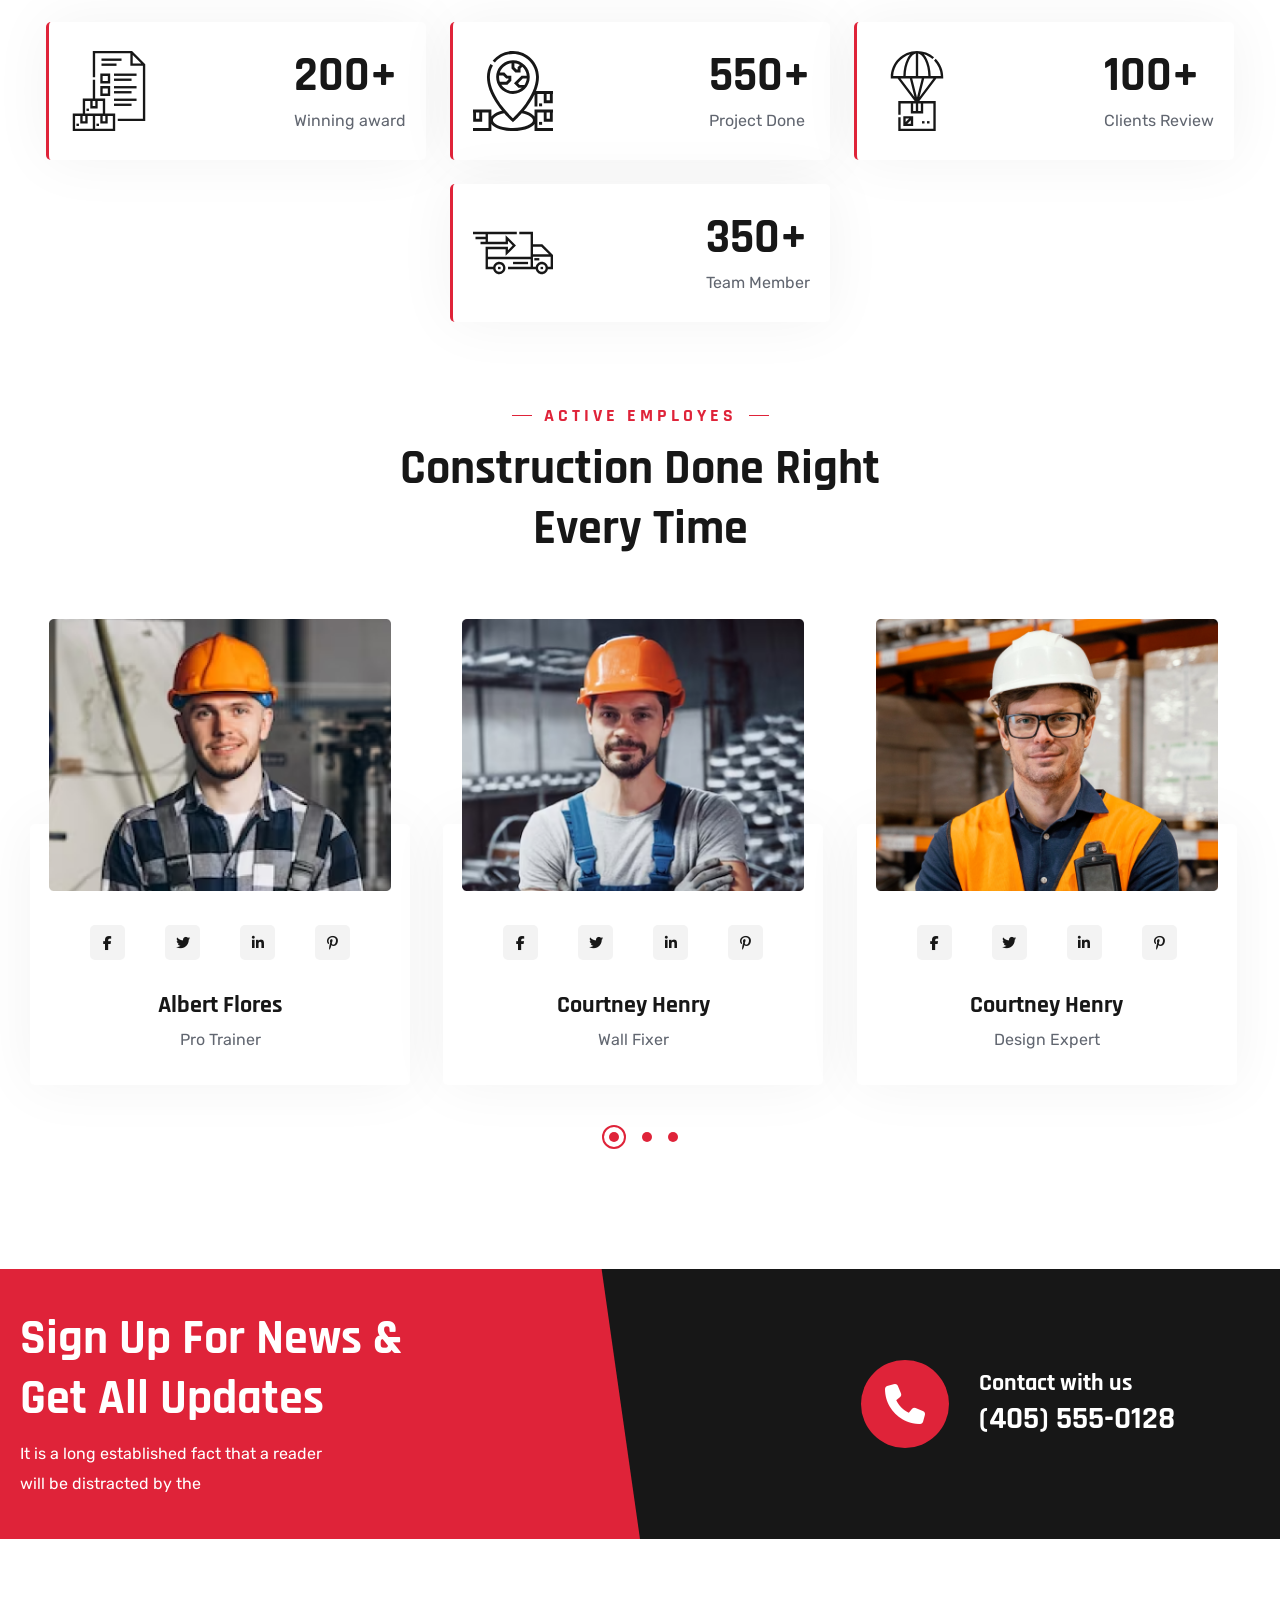
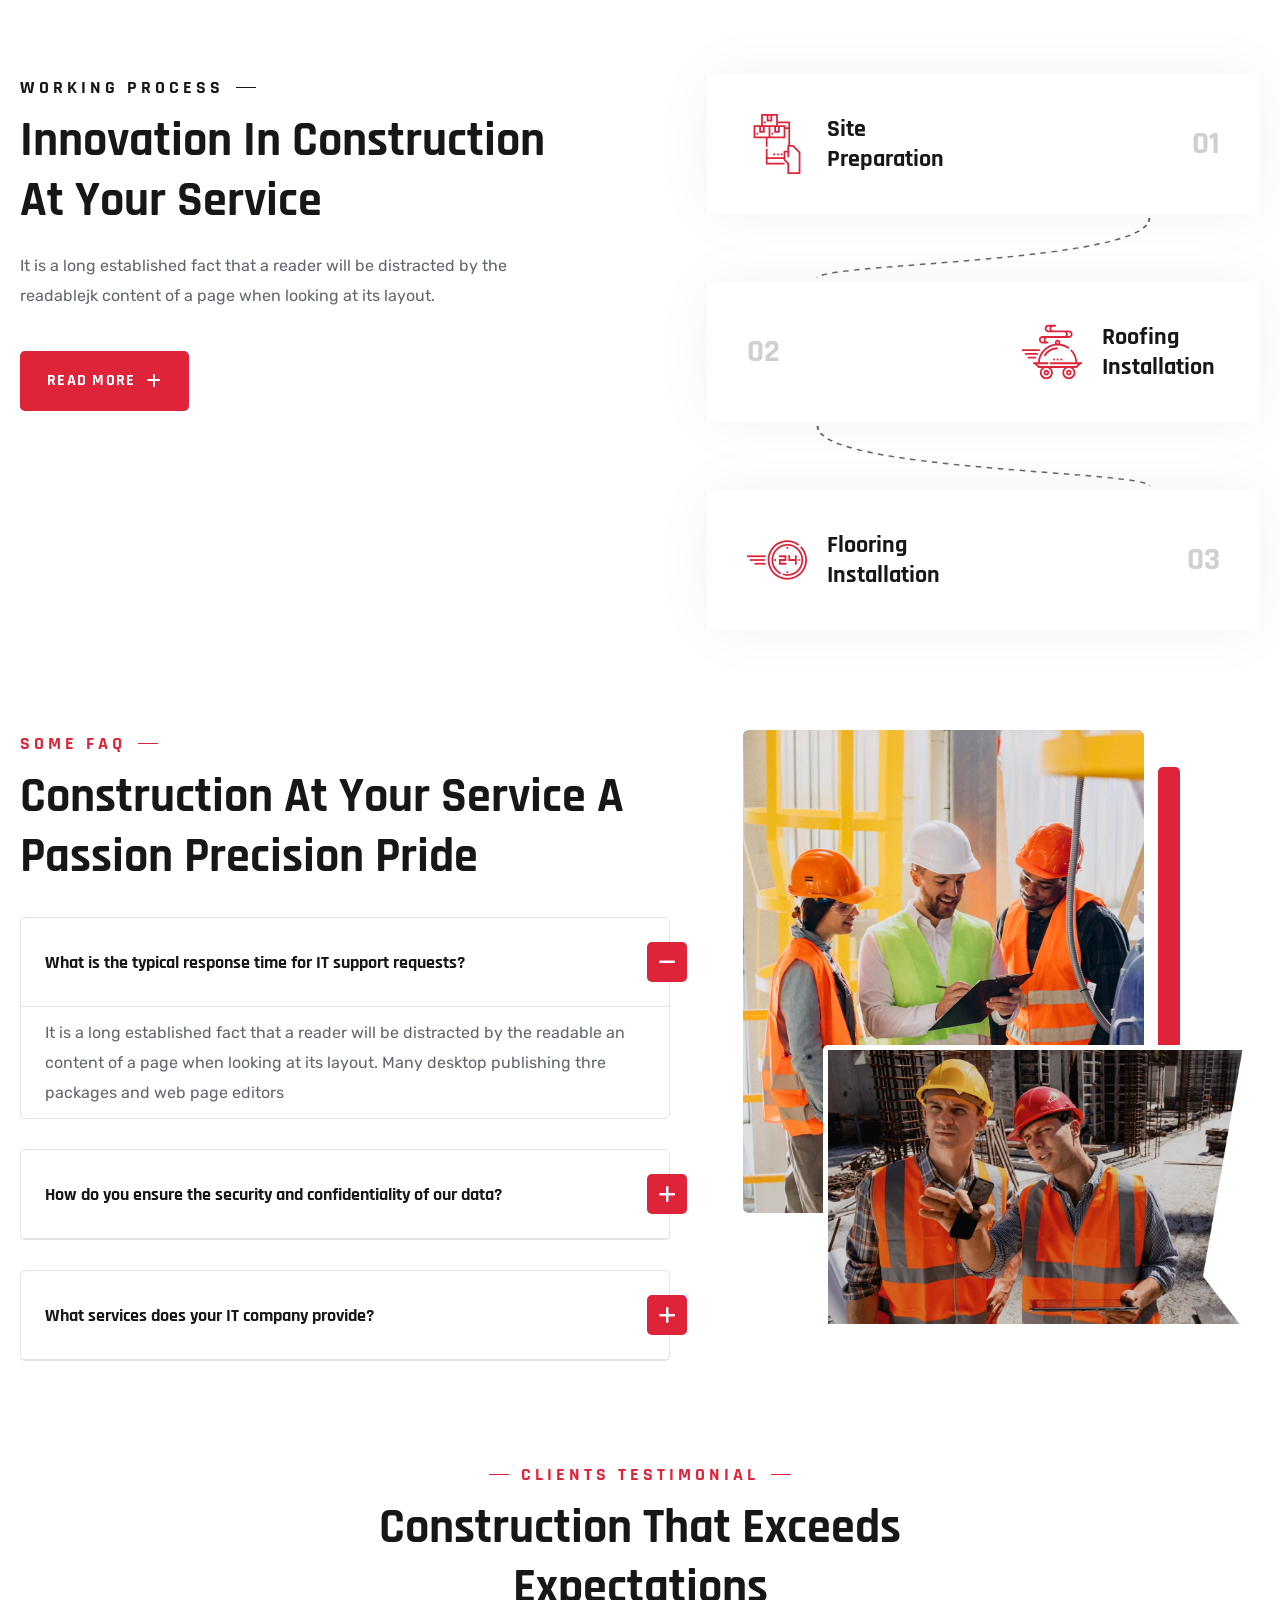
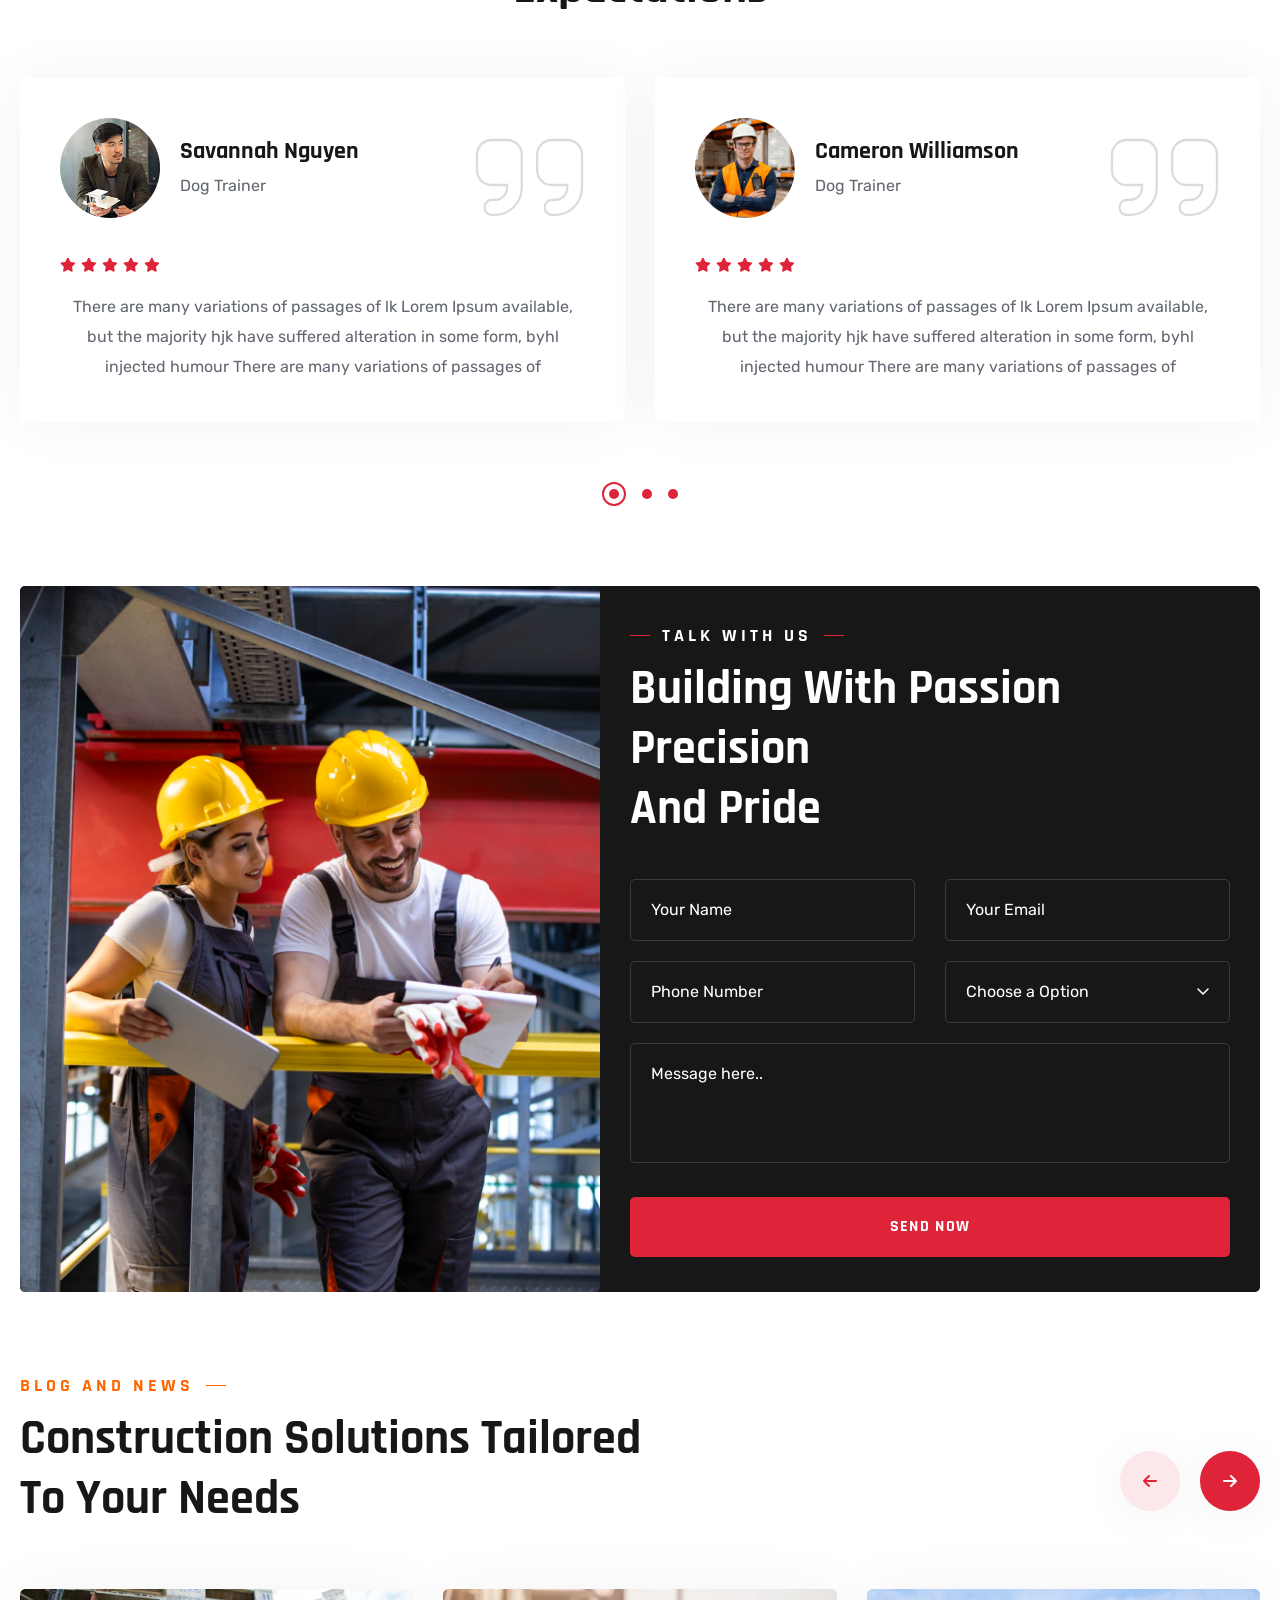
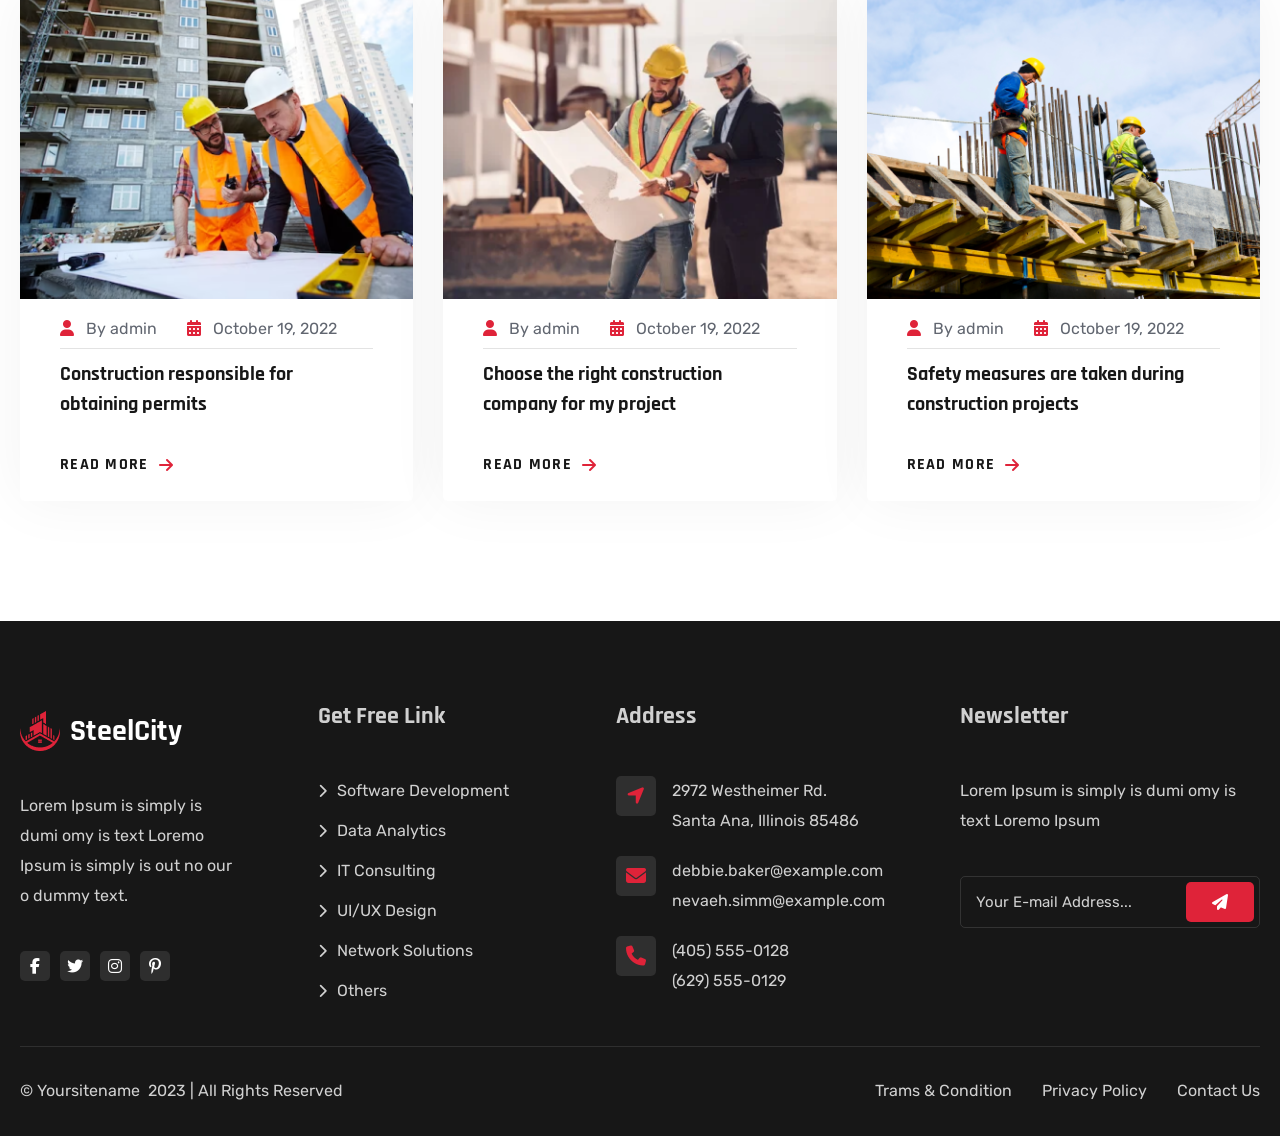
==== commit 031f557a: "Added the Team page and updated its structure and styling." ====
--- a/index.html
+++ b/index.html
@@ -1,826 +1,1020 @@
-<!DOCTYPE html>
+<!doctype html>
 <html lang="en">
-
-<head>
-    <meta charset="UTF-8">
-    <meta name="viewport" content="width=device-width, initial-scale=1.0">
+  <head>
+    <meta charset="UTF-8" />
+    <meta name="viewport" content="width=device-width, initial-scale=1.0" />
     <title>SteelCity Development</title>
 
     <!-- Font Awesome -->
-    <link rel="stylesheet" href="https://cdnjs.cloudflare.com/ajax/libs/font-awesome/6.7.2/css/all.min.css">
+    <link
+      rel="stylesheet"
+      href="https://cdnjs.cloudflare.com/ajax/libs/font-awesome/6.7.2/css/all.min.css"
+    />
 
     <!-- Google Fonts -->
-    <link rel="preconnect" href="https://fonts.googleapis.com">
-    <link rel="preconnect" href="https://fonts.gstatic.com" crossorigin>
+    <link rel="preconnect" href="https://fonts.googleapis.com" />
+    <link rel="preconnect" href="https://fonts.gstatic.com" crossorigin />
 
     <link
-        href="https://fonts.googleapis.com/css2?family=Rajdhani:wght@300;400;500;600;700&family=Rubik:ital,wght@0,300..900;1,300..900&display=swap"
-        rel="stylesheet">
+      href="https://fonts.googleapis.com/css2?family=Rajdhani:wght@300;400;500;600;700&family=Rubik:ital,wght@0,300..900;1,300..900&display=swap"
+      rel="stylesheet"
+    />
 
     <!-- Your CSS -->
-    <link rel="stylesheet" href="style/style.css">
-</head>
-
-<body>
-
+    <link rel="stylesheet" href="style/style.css" />
+  </head>
+
+  <body>
     <main>
-
-        <nav class="navbar">
+      <nav class="navbar">
+        <div class="logo">
+          <div class="logo-icon">
+            <img src="./images/logo.png" alt="SteelCity logo" />
+          </div>
+          <div class="logo-text">SteelCity</div>
+        </div>
+
+        <ul class="menu" id="nav-menu">
+          <li>
+            <a href="/index.html">Home</a
+            ><i class="fa-solid fa-chevron-down"></i>
+          </li>
+          <li>
+            <a href="/about.html">About Us</a
+            ><i class="fa-solid fa-chevron-down"></i>
+          </li>
+          <li>
+            <a href="/service.html">Services</a
+            ><i class="fa-solid fa-chevron-down"></i>
+          </li>
+          <li>
+            <a href="/project.html">Projects</a
+            ><i class="fa-solid fa-chevron-down"></i>
+          </li>
+          <li>
+            <a href="/blog.html">Blog</a
+            ><i class="fa-solid fa-chevron-down"></i>
+          </li>
+          <li>
+            <a href="/team.html">Page</a
+            ><i class="fa-solid fa-chevron-down"></i>
+          </li>
+          <li>
+            <a href="/contact.html">Contact</a
+            ><i class="fa-solid fa-chevron-down"></i>
+          </li>
+        </ul>
+
+        <div class="right-side">
+          <div class="socials">
+            <a href="#"><i class="fa-brands fa-facebook-f"></i></a>
+            <a href="#"><i class="fa-brands fa-instagram"></i></a>
+            <a href="#"><i class="fa-brands fa-twitter"></i></a>
+            <a href="#"><i class="fa-brands fa-linkedin-in"></i></a>
+          </div>
+
+          <div class="help">
+            <div class="call-icon"><i class="fa-solid fa-phone"></i></div>
+            <div class="help-text">
+              <p>Need help?</p>
+              <span>(808) 555-0111</span>
+            </div>
+          </div>
+
+          <button
+            class="menu-toggle"
+            id="menu-btn"
+            aria-label="Toggle Navigation"
+          >
+            <i class="fa-solid fa-bars"></i>
+          </button>
+        </div>
+      </nav>
+
+      <section class="hero-section">
+        <img
+          class="sketch-bg"
+          src="./images/sketch-bg.png"
+          alt="Industrial Sketch Background"
+        />
+
+        <div class="hero-bg-left">
+          <div class="hero-content">
+            <span class="smart-solutions">Smart Solutions</span>
+            <h1 class="hero-title">
+              Building the spaces where memories are made
+            </h1>
+            <p class="hero-desc">
+              We have been operating for over a decade, providing top-notch
+              services to our clients and building a strong
+            </p>
+            <button class="btn btn-primary" style="width: 157px">
+              About Us <i class="fa-solid fa-plus" style="margin-left: 5px"></i>
+            </button>
+          </div>
+        </div>
+
+        <div class="hero-bg-right">
+          <img
+            class="workers-hexagon"
+            src="./images/workers-hexagon.png"
+            alt="Construction Workers"
+          />
+        </div>
+      </section>
+
+      <section class="about-services-section">
+        <div class="about-block">
+          <div class="about-image">
+            <img src="./images/about-workers.png" alt="Construction workers" />
+
+            <div class="stat-card">
+              <div class="stat-icon">
+                <img src="./images/delivery.svg" alt="" />
+              </div>
+              <div class="stat-info">
+                <h3>4k+</h3>
+                <p>Daily Activate Customer</p>
+              </div>
+            </div>
+          </div>
+
+          <div class="about-content">
+            <span class="eyebrow eyebrow--red">About Us</span>
+            <h2 class="section-title">
+              Transforming Spaces<br />Creating Memories
+            </h2>
+            <p class="section-text">
+              It is a long established fact that a reader will be distracted by
+              the readablejk content of a page when looking at its layout. Lorem
+              Ipsum is simply dummyj
+            </p>
+
+            <ul class="feature-list">
+              <li class="feature-item">
+                <span class="feature-icon"
+                  ><i class="fa-solid fa-angles-right"></i
+                ></span>
+                <div class="feature-text">
+                  <h4>Roof Repair</h4>
+                  <p>
+                    It is a long established fact that a reader will distracted
+                    by the readablejk content of a page when looking at its
+                    layout.
+                  </p>
+                </div>
+              </li>
+              <li class="feature-item feature-item-b">
+                <span class="feature-icon"
+                  ><i class="fa-solid fa-angles-right"></i
+                ></span>
+                <div class="feature-text">
+                  <h4>Plumbing Installation</h4>
+                  <p>
+                    It is a long established fact that a reder will istracted by
+                    the readablejk content of page when looking at its layout.
+                  </p>
+                </div>
+              </li>
+            </ul>
+          </div>
+        </div>
+
+        <div class="services-block">
+          <div class="services-header">
+            <div class="services-heading">
+              <span class="eyebrow eyebrow--dark eyebrow--start"
+                >Our Services</span
+              >
+              <h2 class="section-title">
+                Constructing Excellence<br />Delivering Results
+              </h2>
+            </div>
+            <p class="services-desc">
+              It is a long established fact that a reader will be distracted by
+              the It is a long established fact that a reader will be distracted
+              by the It is a long established fact that a reader will be
+            </p>
+          </div>
+
+          <div class="service-list">
+            <div class="service-row">
+              <div class="service-thumb">
+                <img
+                  src="./images/service-electrical.png"
+                  alt="Electrical Wiring"
+                />
+              </div>
+              <h4 class="service-title">Electrical Wiring</h4>
+              <p class="service-desc">
+                It is a long established fact that a reader will be distracted
+                by the
+              </p>
+              <button class="btn btn-outline service-btn">
+                Read More <i class="fa-solid fa-plus"></i>
+              </button>
+            </div>
+
+            <div class="service-row">
+              <div class="service-thumb">
+                <img
+                  src="./images/service-flooring.png"
+                  alt="Flooring Installation"
+                  class="service-thumb"
+                />
+              </div>
+              <h4 class="service-title">Flooring Installation</h4>
+              <p class="service-desc">
+                It is a long established fact that a reader will be distracted
+                by the
+              </p>
+              <button class="btn btn-outline service-btn">
+                Read More <i class="fa-solid fa-plus"></i>
+              </button>
+            </div>
+
+            <div class="service-row">
+              <div class="service-thumb">
+                <img
+                  src="./images/service-fence.png"
+                  alt="Fence Repair"
+                  class="service-thumb"
+                />
+              </div>
+              <h4 class="service-title">Fence Repair</h4>
+              <p class="service-desc">
+                It is a long established fact that a reader will be distracted
+                by the
+              </p>
+              <button class="btn btn-outline service-btn">
+                Read More <i class="fa-solid fa-plus"></i>
+              </button>
+            </div>
+          </div>
+        </div>
+      </section>
+
+      <section class="recent-work-section">
+        <div class="recent-work-header">
+          <div class="recent-work-heading">
+            <span class="eyebrow eyebrow--red">Recent Work</span>
+            <h2 class="section-title section-title--white">
+              Building Strong Foundations<br />For Success
+            </h2>
+          </div>
+
+          <div class="recent-work-nav">
+            <button
+              class="nav-arrow nav-arrow--prev"
+              aria-label="Previous project"
+            >
+              <i class="fa-solid fa-arrow-left"></i>
+            </button>
+            <button class="nav-arrow nav-arrow--next" aria-label="Next project">
+              <i class="fa-solid fa-arrow-right"></i>
+            </button>
+          </div>
+        </div>
+
+        <div class="gallery-row">
+          <div class="gallery-item">
+            <img src="./images/work-1.png" alt="Structural work" />
+            <div class="gallery-caption">
+              <div class="gallery-caption-text">
+                <h4>Steel Framing</h4>
+                <p>Lorem Ipsum is simply dummy</p>
+              </div>
+              <button class="gallery-caption-btn" aria-label="View project">
+                <i class="fa-solid fa-plus"></i>
+              </button>
+            </div>
+          </div>
+
+          <div class="gallery-item">
+            <img src="./images/work-2.png" alt="Concrete Repair" />
+            <div class="gallery-caption">
+              <div class="gallery-caption-text">
+                <h4>Concrete Repair</h4>
+                <p>Lorem Ipsum is simply dummy</p>
+              </div>
+              <button class="gallery-caption-btn" aria-label="View project">
+                <i class="fa-solid fa-plus"></i>
+              </button>
+            </div>
+          </div>
+
+          <div class="gallery-item">
+            <img src="./images/work-3.png" alt="Site supervision" />
+            <div class="gallery-caption">
+              <div class="gallery-caption-text">
+                <h4>Site Supervision</h4>
+                <p>Lorem Ipsum is simply dummy</p>
+              </div>
+              <button class="gallery-caption-btn" aria-label="View project">
+                <i class="fa-solid fa-plus"></i>
+              </button>
+            </div>
+          </div>
+        </div>
+      </section>
+
+      <section class="stats-section">
+        <div class="stats-row">
+          <div class="stat-item">
+            <div class="stat-item-icon">
+              <img src="./images/award.svg" alt="" />
+            </div>
+            <div class="stat-item-text">
+              <h3>200+</h3>
+              <p>Winning award</p>
+            </div>
+          </div>
+
+          <div class="stat-item">
+            <div class="stat-item-icon">
+              <img src="./images/project.svg" alt="" />
+            </div>
+            <div class="stat-item-text">
+              <h3>550+</h3>
+              <p>Project Done</p>
+            </div>
+          </div>
+
+          <div class="stat-item">
+            <div class="stat-item-icon">
+              <img src="./images/review.svg" alt="" />
+            </div>
+            <div class="stat-item-text">
+              <h3>100+</h3>
+              <p>Clients Review</p>
+            </div>
+          </div>
+
+          <div class="stat-item">
+            <div class="stat-item-icon">
+              <img src="./images/team.svg" alt="" />
+            </div>
+            <div class="stat-item-text">
+              <h3>350+</h3>
+              <p>Team Member</p>
+            </div>
+          </div>
+        </div>
+      </section>
+
+      <section class="team-section">
+        <div class="team-header">
+          <span class="eyebrow eyebrow--red">Active Employes</span>
+          <h2 class="section-title section-title--center">
+            Construction Done Right<br />Every Time
+          </h2>
+        </div>
+
+        <div class="team-grid">
+          <div class="team-item">
+            <div class="team-photo">
+              <img src="./images/mamber-1.png" alt="Albert Flores" />
+            </div>
+            <div class="team-card">
+              <div class="social-icons">
+                <a href="#" class="social-icon-box" aria-label="Facebook"
+                  ><i class="fa-brands fa-facebook-f"></i
+                ></a>
+                <a href="#" class="social-icon-box" aria-label="Twitter"
+                  ><i class="fa-brands fa-twitter"></i
+                ></a>
+                <a href="#" class="social-icon-box" aria-label="LinkedIn"
+                  ><i class="fa-brands fa-linkedin-in"></i
+                ></a>
+                <a href="#" class="social-icon-box" aria-label="Pinterest"
+                  ><i class="fa-brands fa-pinterest-p"></i
+                ></a>
+              </div>
+              <h4 class="team-name">Albert Flores</h4>
+              <p class="team-role">Pro Trainer</p>
+            </div>
+          </div>
+
+          <div class="team-item">
+            <div class="team-photo">
+              <img src="./images/mamber-2.png" alt="Albert Flores" />
+            </div>
+            <div class="team-card">
+              <div class="social-icons">
+                <a href="#" class="social-icon-box" aria-label="Facebook"
+                  ><i class="fa-brands fa-facebook-f"></i
+                ></a>
+                <a href="#" class="social-icon-box" aria-label="Twitter"
+                  ><i class="fa-brands fa-twitter"></i
+                ></a>
+                <a href="#" class="social-icon-box" aria-label="LinkedIn"
+                  ><i class="fa-brands fa-linkedin-in"></i
+                ></a>
+                <a href="#" class="social-icon-box" aria-label="Pinterest"
+                  ><i class="fa-brands fa-pinterest-p"></i
+                ></a>
+              </div>
+              <h4 class="team-name">Courtney Henry</h4>
+              <p class="team-role">Wall Fixer</p>
+            </div>
+          </div>
+
+          <div class="team-item">
+            <div class="team-photo">
+              <img src="./images/mamber-3.png" alt="Albert Flores" />
+            </div>
+            <div class="team-card">
+              <div class="social-icons">
+                <a href="#" class="social-icon-box" aria-label="Facebook"
+                  ><i class="fa-brands fa-facebook-f"></i
+                ></a>
+                <a href="#" class="social-icon-box" aria-label="Twitter"
+                  ><i class="fa-brands fa-twitter"></i
+                ></a>
+                <a href="#" class="social-icon-box" aria-label="LinkedIn"
+                  ><i class="fa-brands fa-linkedin-in"></i
+                ></a>
+                <a href="#" class="social-icon-box" aria-label="Pinterest"
+                  ><i class="fa-brands fa-pinterest-p"></i
+                ></a>
+              </div>
+              <h4 class="team-name">Courtney Henry</h4>
+              <p class="team-role">Design Expert</p>
+            </div>
+          </div>
+        </div>
+
+        <div class="team-dots">
+          <button class="dot dot--active" aria-label="Slide 1">
+            <span></span>
+          </button>
+          <button class="dot" aria-label="Slide 2"></button>
+          <button class="dot" aria-label="Slide 3"></button>
+        </div>
+      </section>
+
+      <section class="cta-section">
+        <div class="cta-red-bg"></div>
+
+        <div class="cta-container">
+          <div class="cta-left">
+            <div class="cta-heading">
+              <h2>Sign Up For news & Get All Updates</h2>
+            </div>
+            <div class="cta-text">
+              <p>
+                It is a long established fact that a reader will be distracted
+                by the
+              </p>
+            </div>
+          </div>
+
+          <div class="cta-contact">
+            <div class="cta-contact-icon">
+              <i class="fa-solid fa-phone"></i>
+            </div>
+            <div class="cta-contact-text">
+              <p>Contact with us</p>
+              <h3>(405) 555-0128</h3>
+            </div>
+          </div>
+        </div>
+      </section>
+
+      <section class="process-section">
+        <div class="process-content">
+          <span class="eyebrow eyebrow--dark eyebrow--start"
+            >Working Process</span
+          >
+          <h2 class="section-title">
+            Innovation In Construction<br />At Your Service
+          </h2>
+          <p class="section-text">
+            It is a long established fact that a reader will be distracted by
+            the readablejk content of a page when looking at its layout.
+          </p>
+          <button class="btn btn-primary process-btn">
+            Read More <i class="fa-solid fa-plus"></i>
+          </button>
+        </div>
+
+        <div class="process-list">
+          <div class="process-card">
+            <div class="process-card-info">
+              <div class="process-icon">
+                <img src="./images/site-prep.svg" alt="Site Preparation" />
+              </div>
+              <h4 class="process-title">Site Preparation</h4>
+            </div>
+            <span class="process-number">01</span>
+          </div>
+
+          <div class="connector-wrapper">
+            <svg viewBox="0 0 500 80" preserveAspectRatio="none">
+              <path
+                d="M 400 0 C 400 60, 100 60, 100 80"
+                stroke="#616670"
+                stroke-width="2"
+                stroke-dasharray="5 5"
+                fill="none"
+              />
+            </svg>
+          </div>
+
+          <div class="process-card process-card--offset">
+            <span class="process-number">02</span>
+            <div class="process-card-info">
+              <div class="process-icon">
+                <img src="./images/roofing.svg" alt="Site Preparation" />
+              </div>
+              <h4 class="process-title">Roofing Installation</h4>
+            </div>
+          </div>
+
+          <div class="connector-wrapper">
+            <svg viewBox="0 0 500 80" preserveAspectRatio="none">
+              <path
+                d="M 100 0 C 100 60, 400 60, 400 80"
+                stroke="#616670"
+                stroke-width="2"
+                stroke-dasharray="5 5"
+                fill="none"
+              />
+            </svg>
+          </div>
+
+          <div class="process-card">
+            <div class="process-card-info">
+              <div class="process-icon">
+                <img src="./images/flooring.svg" alt="Site Preparation" />
+              </div>
+              <h4 class="process-title">Flooring Installation</h4>
+            </div>
+            <span class="process-number">03</span>
+          </div>
+        </div>
+      </section>
+
+      <section class="faq-section">
+        <div class="faq-content">
+          <span class="eyebrow eyebrow--red eyebrow--start">Some FAQ</span>
+          <h2 class="section-title">
+            Construction At Your Service A Passion Precision Pride
+          </h2>
+
+          <div class="faq-list">
+            <div class="faq-item is-open">
+              <button class="faq-question" type="button">
+                <span
+                  >What is the typical response time for IT support
+                  requests?</span
+                >
+                <span class="faq-toggle"
+                  ><i class="fa-solid fa-minus"></i
+                ></span>
+              </button>
+              <div class="faq-answer">
+                <p>
+                  It is a long established fact that a reader will be distracted
+                  by the readable an content of a page when looking at its
+                  layout. Many desktop publishing thre packages and web page
+                  editors
+                </p>
+              </div>
+            </div>
+
+            <div class="faq-item">
+              <button class="faq-question" type="button">
+                <span
+                  >How do you ensure the security and confidentiality of our
+                  data?</span
+                >
+                <span class="faq-toggle"><i class="fa-solid fa-plus"></i></span>
+              </button>
+              <div class="faq-answer">
+                <p>
+                  It is a long established fact that a reader will be distracted
+                  by the readable content of a page when looking at its layout.
+                </p>
+              </div>
+            </div>
+
+            <div class="faq-item">
+              <button class="faq-question" type="button">
+                <span>What services does your IT company provide?</span>
+                <span class="faq-toggle"><i class="fa-solid fa-plus"></i></span>
+              </button>
+              <div class="faq-answer">
+                <p>
+                  It is a long established fact that a reader will be distracted
+                  by the readable content of a page when looking at its layout.
+                </p>
+              </div>
+            </div>
+          </div>
+        </div>
+
+        <div class="faq-image-group">
+          <img
+            class="faq-img-top"
+            src="./images/worker-1.png"
+            alt="Team discussing plans"
+          />
+          <div class="faq-red-bar"></div>
+          <img
+            class="faq-img-bottom"
+            src="./images/worker-2.png"
+            alt="Workers on site"
+          />
+        </div>
+      </section>
+
+      <section class="testimonials-section">
+        <div class="testimonials-header">
+          <span class="eyebrow eyebrow--red">Clients Testimonial</span>
+          <h2 class="section-title section-title--center">
+            Construction That Exceeds<br />Expectations
+          </h2>
+        </div>
+
+        <div class="testimonials-row">
+          <div class="testimonial-card">
+            <div class="testimonial-quote-box">
+              <i class="fa-solid fa-quote-right testimonial-quote-icon"></i>
+            </div>
+            <div class="testimonial-head">
+              <img
+                src="./images/f263f0541e7cba601d2e475.png"
+                alt="Savannah Nguyen"
+                class="testimonial-avatar"
+              />
+              <div class="testimonial-info">
+                <h4>Savannah Nguyen</h4>
+                <p>Dog Trainer</p>
+              </div>
+            </div>
+
+            <div class="testimonial-stars">
+              <i class="fa-solid fa-star"></i>
+              <i class="fa-solid fa-star"></i>
+              <i class="fa-solid fa-star"></i>
+              <i class="fa-solid fa-star"></i>
+              <i class="fa-solid fa-star"></i>
+            </div>
+
+            <p class="testimonial-text">
+              There are many variations of passages of lk Lorem Ipsum available,
+              but the majority hjk have suffered alteration in some form, byhl
+              injected humour There are many variations of passages of
+            </p>
+          </div>
+
+          <div class="testimonial-card">
+            <i class="fa-solid fa-quote-right testimonial-quote-icon"></i>
+
+            <div class="testimonial-head">
+              <img
+                src="./images/ecb27ee9c12b65ad9c.png"
+                alt="Cameron Williamson"
+                class="testimonial-avatar"
+              />
+              <div class="testimonial-info">
+                <h4>Cameron Williamson</h4>
+                <p>Dog Trainer</p>
+              </div>
+            </div>
+
+            <div class="testimonial-stars">
+              <i class="fa-solid fa-star"></i>
+              <i class="fa-solid fa-star"></i>
+              <i class="fa-solid fa-star"></i>
+              <i class="fa-solid fa-star"></i>
+              <i class="fa-solid fa-star"></i>
+            </div>
+
+            <p class="testimonial-text">
+              There are many variations of passages of lk Lorem Ipsum available,
+              but the majority hjk have suffered alteration in some form, byhl
+              injected humour There are many variations of passages of
+            </p>
+          </div>
+        </div>
+
+        <div class="team-dots">
+          <button class="dot dot--active" aria-label="Slide 1">
+            <span></span>
+          </button>
+          <button class="dot" aria-label="Slide 2"></button>
+          <button class="dot" aria-label="Slide 3"></button>
+        </div>
+      </section>
+
+      <section class="contact-section">
+        <img
+          class="contact-image"
+          src="./images/contact-workers.png"
+          alt="Construction workers"
+        />
+
+        <div class="contact-form-wrap">
+          <span class="eyebrow eyebrow--white-red"> Talk With Us </span>
+          <h2 class="section-title section-title--white">
+            Building With Passion Precision<br />And Pride
+          </h2>
+
+          <form class="contact-form">
+            <div class="form-row">
+              <div class="form-group">
+                <input type="text" placeholder="Your Name" />
+              </div>
+              <div class="form-group">
+                <input type="email" placeholder="Your Email" />
+              </div>
+            </div>
+
+            <div class="form-row">
+              <div class="form-group">
+                <input type="tel" placeholder="Phone Number" />
+              </div>
+              <div class="form-group">
+                <select>
+                  <option value="" disabled selected>Choose a Option</option>
+                  <option value="residential">Residential</option>
+                  <option value="commercial">Commercial</option>
+                  <option value="renovation">Renovation</option>
+                </select>
+              </div>
+            </div>
+
+            <div class="form-group form-group--full">
+              <textarea placeholder="Message here.."></textarea>
+            </div>
+
+            <button type="submit" class="btn btn-primary">Send Now</button>
+          </form>
+        </div>
+      </section>
+
+      <section class="blog-section">
+        <div class="blog-header">
+          <div class="blog-heading">
+            <span class="eyebrow eyebrow--orange eyebrow--start"
+              >Blog And News</span
+            >
+            <h2 class="section-title">
+              Construction Solutions Tailored<br />To Your Needs
+            </h2>
+          </div>
+
+          <div class="recent-work-nav">
+            <button
+              class="nav-arrow blog-nav-arrow--prev"
+              aria-label="Previous post"
+            >
+              <i class="fa-solid fa-arrow-left"></i>
+            </button>
+            <button
+              class="nav-arrow blog-nav-arrow--next"
+              aria-label="Next post"
+            >
+              <i class="fa-solid fa-arrow-right"></i>
+            </button>
+          </div>
+        </div>
+
+        <div class="blog-grid">
+          <article class="blog-card">
+            <div>
+              <img
+                src="./images/blog-1.png"
+                alt="Construction responsible for obtaining permits"
+              />
+            </div>
+            <div class="blog-card-body">
+              <div class="blog-meta">
+                <span><i class="fa-solid fa-user"></i> By admin</span>
+                <span
+                  ><i class="fa-solid fa-calendar-days"></i> October 19,
+                  2022</span
+                >
+              </div>
+              <hr class="blog-divider" />
+              <h4 class="blog-title">
+                Construction responsible for obtaining permits
+              </h4>
+              <a href="#" class="blog-readmore"
+                >Read More <i class="fa-solid fa-arrow-right"></i
+              ></a>
+            </div>
+          </article>
+
+          <article class="blog-card">
+            <div>
+              <img
+                src="./images/blog-2.png"
+                alt="Choose the right construction company for my project"
+              />
+            </div>
+            <div class="blog-card-body">
+              <div class="blog-meta">
+                <span><i class="fa-solid fa-user"></i> By admin</span>
+                <span
+                  ><i class="fa-solid fa-calendar-days"></i> October 19,
+                  2022</span
+                >
+              </div>
+              <hr class="blog-divider" />
+              <h4 class="blog-title">
+                Choose the right construction company for my project
+              </h4>
+              <a href="#" class="blog-readmore"
+                >Read More <i class="fa-solid fa-arrow-right"></i
+              ></a>
+            </div>
+          </article>
+
+          <article class="blog-card">
+            <div>
+              <img
+                src="./images/blog-3.png"
+                alt="Safety measures are taken during construction projects"
+              />
+            </div>
+            <div class="blog-card-body">
+              <div class="blog-meta">
+                <span><i class="fa-solid fa-user"></i> By admin</span>
+                <span
+                  ><i class="fa-solid fa-calendar-days"></i> October 19,
+                  2022</span
+                >
+              </div>
+              <hr class="blog-divider" />
+              <h4 class="blog-title">
+                Safety measures are taken during construction projects
+              </h4>
+              <a href="#" class="blog-readmore"
+                >Read More <i class="fa-solid fa-arrow-right"></i
+              ></a>
+            </div>
+          </article>
+        </div>
+      </section>
+
+      <footer class="site-footer">
+        <div class="footer-top">
+          <div class="footer-col footer-col--about">
             <div class="logo">
-                <div class="logo-icon"><img src="./images/logo.png" alt="SteelCity logo"></div>
-                <div class="logo-text">SteelCity</div>
-            </div>
-
-            <ul class="menu" id="nav-menu">
-                <li><a href="/index.html">Home</a><i class="fa-solid fa-chevron-down"></i></li>
-                <li><a href="/about">About Us</a><i class="fa-solid fa-chevron-down"></i></li>
-                <li><a href="/service.html">Services</a><i class="fa-solid fa-chevron-down"></i></li>
-                <li><a href="/project.html">Projects</a><i class="fa-solid fa-chevron-down"></i></li>
-                <li><a href="/blog.html">Blog</a><i class="fa-solid fa-chevron-down"></i></li>
-                <li><a href="#">Page</a><i class="fa-solid fa-chevron-down"></i></li>
-                <li><a href="/contact.html">Contact</a><i class="fa-solid fa-chevron-down"></i></li>
+              <div class="logo-icon">
+                <img src="./images/logo.png" alt="SteelCity logo" />
+              </div>
+              <div class="logo-text">SteelCity</div>
+            </div>
+
+            <p class="footer-about-text">
+              Lorem Ipsum is simply is dumi omy is text Loremo Ipsum is simply
+              is out no our o dummy text.
+            </p>
+
+            <div class="footer-socials">
+              <a href="#" class="footer-social-icon" aria-label="Facebook"
+                ><i class="fa-brands fa-facebook-f"></i
+              ></a>
+              <a href="#" class="footer-social-icon" aria-label="Twitter"
+                ><i class="fa-brands fa-twitter"></i
+              ></a>
+              <a href="#" class="footer-social-icon" aria-label="Instagram"
+                ><i class="fa-brands fa-instagram"></i
+              ></a>
+              <a href="#" class="footer-social-icon" aria-label="Pinterest"
+                ><i class="fa-brands fa-pinterest-p"></i
+              ></a>
+            </div>
+          </div>
+
+          <div class="footer-col footer-col--links">
+            <h4 class="footer-heading">Get Free Link</h4>
+            <ul class="footer-links">
+              <li>
+                <a href="#"
+                  ><i class="fa-solid fa-chevron-right"></i> Software
+                  Development</a
+                >
+              </li>
+              <li>
+                <a href="#"
+                  ><i class="fa-solid fa-chevron-right"></i> Data Analytics</a
+                >
+              </li>
+              <li>
+                <a href="#"
+                  ><i class="fa-solid fa-chevron-right"></i> IT Consulting</a
+                >
+              </li>
+              <li>
+                <a href="#"
+                  ><i class="fa-solid fa-chevron-right"></i> UI/UX Design</a
+                >
+              </li>
+              <li>
+                <a href="#"
+                  ><i class="fa-solid fa-chevron-right"></i> Network
+                  Solutions</a
+                >
+              </li>
+              <li>
+                <a href="#"><i class="fa-solid fa-chevron-right"></i> Others</a>
+              </li>
             </ul>
-
-            <div class="right-side">
-                <div class="socials">
-                    <a href="#"><i class="fa-brands fa-facebook-f"></i></a>
-                    <a href="#"><i class="fa-brands fa-instagram"></i></a>
-                    <a href="#"><i class="fa-brands fa-twitter"></i></a>
-                    <a href="#"><i class="fa-brands fa-linkedin-in"></i></a>
-                </div>
-
-                <div class="help">
-                    <div class="call-icon"><i class="fa-solid fa-phone"></i></div>
-                    <div class="help-text">
-                        <p>Need help?</p>
-                        <span>(808) 555-0111</span>
-                    </div>
-                </div>
-
-                <button class="menu-toggle" id="menu-btn" aria-label="Toggle Navigation">
-                    <i class="fa-solid fa-bars"></i>
-                </button>
-            </div>
-        </nav>
-
-        <section class="hero-section">
-            <img class="sketch-bg" src="./images/sketch-bg.png" alt="Industrial Sketch Background">
-
-            <div class="hero-bg-left">
-                <div class="hero-content">
-                    <span class="smart-solutions">Smart Solutions</span>
-                    <h1 class="hero-title">Building the spaces where memories are made</h1>
-                    <p class="hero-desc">
-                        We have been operating for over a decade, providing top-notch services to our clients and
-                        building a strong
-                    </p>
-                    <button class="btn btn-primary" style="width: 157px;">
-                        About Us <i class="fa-solid fa-plus" style="margin-left: 5px;"></i>
-                    </button>
-                </div>
-            </div>
-
-            <div class="hero-bg-right">
-                <img class="workers-hexagon" src="./images/workers-hexagon.png" alt="Construction Workers">
-            </div>
-        </section>
-
-        <section class="about-services-section">
-
-            <div class="about-block">
-
-                <div class="about-image">
-                    <img src="./images/about-workers.png" alt="Construction workers">
-
-                    <div class="stat-card">
-                        <div class="stat-icon"><img src="./images/delivery.svg" alt=""></div>
-                        <div class="stat-info">
-                            <h3>4k+</h3>
-                            <p>Daily Activate Customer</p>
-                        </div>
-                    </div>
-                </div>
-
-                <div class="about-content">
-                    <span class="eyebrow eyebrow--red">About Us</span>
-                    <h2 class="section-title">Transforming Spaces<br>Creating Memories</h2>
-                    <p class="section-text">
-                        It is a long established fact that a reader will be distracted by the readablejk
-                        content of a page when looking at its layout. Lorem Ipsum is simply dummyj
-                    </p>
-
-                    <ul class="feature-list">
-                        <li class="feature-item">
-                            <span class="feature-icon"><i class="fa-solid fa-angles-right"></i></span>
-                            <div class="feature-text">
-                                <h4>Roof Repair</h4>
-                                <p>It is a long established fact that a reader will distracted by the
-                                    readablejk content of a page when looking at its layout.</p>
-                            </div>
-                        </li>
-                        <li class="feature-item  feature-item-b ">
-                            <span class="feature-icon"><i class="fa-solid fa-angles-right"></i></span>
-                            <div class="feature-text">
-                                <h4>Plumbing Installation</h4>
-                                <p>It is a long established fact that a reder will istracted by the
-                                    readablejk content of page when looking at its layout.</p>
-                            </div>
-                        </li>
-                    </ul>
-                </div>
-
-            </div>
-
-            <div class="services-block">
-
-                <div class="services-header">
-                    <div class="services-heading">
-                        <span class="eyebrow eyebrow--dark eyebrow--start">Our Services</span>
-                        <h2 class="section-title">Constructing Excellence<br>Delivering Results</h2>
-                    </div>
-                    <p class="services-desc">
-                        It is a long established fact that a reader will be distracted by the It is a
-                        long established fact that a reader will be distracted by the It is a long
-                        established fact that a reader will be
-                    </p>
-                </div>
-
-                <div class="service-list">
-
-                    <div class="service-row">
-                        <div class="service-thumb">
-                            <img src="./images/service-electrical.png" alt="Electrical Wiring">
-
-                        </div>
-                        <h4 class="service-title">Electrical Wiring</h4>
-                        <p class="service-desc">It is a long established fact that a reader will be
-                            distracted by the</p>
-                        <button class="btn btn-outline service-btn">Read More <i class="fa-solid fa-plus"></i></button>
-                    </div>
-
-                    <div class="service-row">
-                        <div class="service-thumb">
-                            <img src="./images/service-flooring.png" alt="Flooring Installation" class="service-thumb">
-                        </div>
-                        <h4 class="service-title">Flooring Installation</h4>
-                        <p class="service-desc">It is a long established fact that a reader will be
-                            distracted by the</p>
-                        <button class="btn btn-outline service-btn">Read More <i class="fa-solid fa-plus"></i></button>
-                    </div>
-
-                    <div class="service-row">
-                        <div class="service-thumb">
-                            <img src="./images/service-fence.png" alt="Fence Repair" class="service-thumb">
-                        </div>
-                        <h4 class="service-title">Fence Repair</h4>
-                        <p class="service-desc">It is a long established fact that a reader will be
-                            distracted by the</p>
-                        <button class="btn btn-outline service-btn">Read More <i class="fa-solid fa-plus"></i></button>
-                    </div>
-
-                </div>
-
-            </div>
-
-        </section>
-
-        <section class="recent-work-section">
-
-            <div class="recent-work-header">
-                <div class="recent-work-heading">
-                    <span class="eyebrow eyebrow--red">Recent Work</span>
-                    <h2 class="section-title section-title--white">Building Strong Foundations<br>For Success</h2>
-                </div>
-
-                <div class="recent-work-nav">
-                    <button class="nav-arrow nav-arrow--prev" aria-label="Previous project">
-                        <i class="fa-solid fa-arrow-left"></i>
-                    </button>
-                    <button class="nav-arrow nav-arrow--next" aria-label="Next project">
-                        <i class="fa-solid fa-arrow-right"></i>
-                    </button>
-                </div>
-            </div>
-
-            <div class="gallery-row">
-
-                <div class="gallery-item">
-                    <img src="./images/work-1.png" alt="Structural work">
-                    <div class="gallery-caption">
-                        <div class="gallery-caption-text">
-                            <h4>Steel Framing</h4>
-                            <p>Lorem Ipsum is simply dummy</p>
-                        </div>
-                        <button class="gallery-caption-btn" aria-label="View project">
-                            <i class="fa-solid fa-plus"></i>
-                        </button>
-                    </div>
-                </div>
-
-                <div class="gallery-item">
-                    <img src="./images/work-2.png" alt="Concrete Repair">
-                    <div class="gallery-caption">
-                        <div class="gallery-caption-text">
-                            <h4>Concrete Repair</h4>
-                            <p>Lorem Ipsum is simply dummy</p>
-                        </div>
-                        <button class="gallery-caption-btn" aria-label="View project">
-                            <i class="fa-solid fa-plus"></i>
-                        </button>
-                    </div>
-                </div>
-
-                <div class="gallery-item">
-                    <img src="./images/work-3.png" alt="Site supervision">
-                    <div class="gallery-caption">
-                        <div class="gallery-caption-text">
-                            <h4>Site Supervision</h4>
-                            <p>Lorem Ipsum is simply dummy</p>
-                        </div>
-                        <button class="gallery-caption-btn" aria-label="View project">
-                            <i class="fa-solid fa-plus"></i>
-                        </button>
-                    </div>
-                </div>
-
-            </div>
-
-        </section>
-
-        <section class="stats-section">
-            <div class="stats-row">
-
-                <div class="stat-item">
-                    <div class="stat-item-icon">
-                        <img src="./images/award.svg" alt="">
-                    </div>
-                    <div class="stat-item-text">
-                        <h3>200+</h3>
-                        <p>Winning award</p>
-                    </div>
-                </div>
-
-                <div class="stat-item">
-                    <div class="stat-item-icon">
-                        <img src="./images/project.svg" alt="">
-                    </div>
-                    <div class="stat-item-text">
-                        <h3>550+</h3>
-                        <p>Project Done</p>
-                    </div>
-                </div>
-
-                <div class="stat-item">
-                    <div class="stat-item-icon">
-                        <img src="./images/review.svg" alt="">
-                    </div>
-                    <div class="stat-item-text">
-                        <h3>100+</h3>
-                        <p>Clients Review</p>
-                    </div>
-                </div>
-
-                <div class="stat-item">
-                    <div class="stat-item-icon">
-                        <img src="./images/team.svg" alt="">
-                    </div>
-                    <div class="stat-item-text">
-                        <h3>350+</h3>
-                        <p>Team Member</p>
-                    </div>
-                </div>
-
-            </div>
-        </section>
-
-        <section class="team-section">
-
-            <div class="team-header">
-                <span class="eyebrow eyebrow--red">Active Employes</span>
-                <h2 class="section-title section-title--center">Construction Done Right<br>Every Time</h2>
-            </div>
-
-            <div class="team-grid">
-
-                <div class="team-item">
-                    <div class="team-photo">
-                        <img src="./images/mamber-1.png" alt="Albert Flores">
-                    </div>
-                    <div class="team-card">
-                        <div class="social-icons">
-                            <a href="#" class="social-icon-box" aria-label="Facebook"><i
-                                    class="fa-brands fa-facebook-f"></i></a>
-                            <a href="#" class="social-icon-box" aria-label="Twitter"><i
-                                    class="fa-brands fa-twitter"></i></a>
-                            <a href="#" class="social-icon-box" aria-label="LinkedIn"><i
-                                    class="fa-brands fa-linkedin-in"></i></a>
-                            <a href="#" class="social-icon-box" aria-label="Pinterest"><i
-                                    class="fa-brands fa-pinterest-p"></i></a>
-                        </div>
-                        <h4 class="team-name">Albert Flores</h4>
-                        <p class="team-role">Pro Trainer</p>
-                    </div>
-                </div>
-
-                <div class="team-item">
-                    <div class="team-photo">
-                        <img src="./images/mamber-2.png" alt="Albert Flores">
-                    </div>
-                    <div class="team-card">
-                        <div class="social-icons">
-                            <a href="#" class="social-icon-box" aria-label="Facebook"><i
-                                    class="fa-brands fa-facebook-f"></i></a>
-                            <a href="#" class="social-icon-box" aria-label="Twitter"><i
-                                    class="fa-brands fa-twitter"></i></a>
-                            <a href="#" class="social-icon-box" aria-label="LinkedIn"><i
-                                    class="fa-brands fa-linkedin-in"></i></a>
-                            <a href="#" class="social-icon-box" aria-label="Pinterest"><i
-                                    class="fa-brands fa-pinterest-p"></i></a>
-                        </div>
-                        <h4 class="team-name">Courtney Henry</h4>
-                        <p class="team-role">Wall Fixer</p>
-                    </div>
-                </div>
-
-                <div class="team-item">
-                    <div class="team-photo">
-                        <img src="./images/mamber-3.png" alt="Albert Flores">
-                    </div>
-                    <div class="team-card">
-                        <div class="social-icons">
-                            <a href="#" class="social-icon-box" aria-label="Facebook"><i
-                                    class="fa-brands fa-facebook-f"></i></a>
-                            <a href="#" class="social-icon-box" aria-label="Twitter"><i
-                                    class="fa-brands fa-twitter"></i></a>
-                            <a href="#" class="social-icon-box" aria-label="LinkedIn"><i
-                                    class="fa-brands fa-linkedin-in"></i></a>
-                            <a href="#" class="social-icon-box" aria-label="Pinterest"><i
-                                    class="fa-brands fa-pinterest-p"></i></a>
-                        </div>
-                        <h4 class="team-name">Courtney Henry</h4>
-                        <p class="team-role">Design Expert</p>
-                    </div>
-                </div>
-
-            </div>
-
-            <div class="team-dots">
-                <button class="dot dot--active" aria-label="Slide 1"><span></span></button>
-                <button class="dot" aria-label="Slide 2"></button>
-                <button class="dot" aria-label="Slide 3"></button>
-            </div>
-
-        </section>
-
-        <section class="cta-section">
-            <div class="cta-red-bg"></div>
-
-            <div class="cta-container">
-                <div class="cta-left">
-                    <div class="cta-heading">
-                        <h2>Sign Up For news & Get All Updates</h2>
-                    </div>
-                    <div class="cta-text">
-                        <p>It is a long established fact that a reader will be distracted by the</p>
-                    </div>
-                </div>
-
-                <div class="cta-contact">
-                    <div class="cta-contact-icon">
-                        <i class="fa-solid fa-phone"></i>
-                    </div>
-                    <div class="cta-contact-text">
-                        <p>Contact with us</p>
-                        <h3>(405) 555-0128</h3>
-                    </div>
-                </div>
-            </div>
-        </section>
-
-        <section class="process-section">
-
-            <div class="process-content">
-                <span class="eyebrow eyebrow--dark eyebrow--start">Working Process</span>
-                <h2 class="section-title">Innovation In Construction<br>At Your Service</h2>
-                <p class="section-text">
-                    It is a long established fact that a reader will be distracted by the readablejk
-                    content of a page when looking at its layout.
-                </p>
-                <button class="btn btn-primary process-btn">Read More <i class="fa-solid fa-plus"></i></button>
-            </div>
-
-            <div class="process-list">
-
-                <div class="process-card">
-                    <div class="process-card-info">
-                        <div class="process-icon">
-                            <img src="./images/site-prep.svg" alt="Site Preparation">
-                        </div>
-                        <h4 class="process-title">Site Preparation</h4>
-                    </div>
-                    <span class="process-number">01</span>
-                </div>
-
-                <div class="connector-wrapper">
-                    <svg viewBox="0 0 500 80" preserveAspectRatio="none">
-                        <path d="M 400 0 C 400 60, 100 60, 100 80" stroke="#616670" stroke-width="2"
-                            stroke-dasharray="5 5" fill="none" />
-                    </svg>
-                </div>
-
-                <div class="process-card process-card--offset">
-                    <span class="process-number">02</span>
-                    <div class="process-card-info">
-                        <div class="process-icon">
-                            <img src="./images/roofing.svg" alt="Site Preparation">
-                        </div>
-                        <h4 class="process-title">Roofing Installation</h4>
-                    </div>
-                </div>
-
-                <div class="connector-wrapper">
-                    <svg viewBox="0 0 500 80" preserveAspectRatio="none">
-                        <path d="M 100 0 C 100 60, 400 60, 400 80" stroke="#616670" stroke-width="2"
-                            stroke-dasharray="5 5" fill="none" />
-                    </svg>
-                </div>
-
-                <div class="process-card">
-                    <div class="process-card-info">
-                        <div class="process-icon">
-                            <img src="./images/flooring.svg" alt="Site Preparation">
-                        </div>
-                        <h4 class="process-title">Flooring Installation</h4>
-                    </div>
-                    <span class="process-number">03</span>
-                </div>
-
-            </div>
-
-        </section>
-
-        <section class="faq-section">
-
-            <div class="faq-content">
-                <span class="eyebrow eyebrow--red eyebrow--start">Some FAQ</span>
-                <h2 class="section-title">Construction At Your Service A Passion Precision Pride</h2>
-
-                <div class="faq-list">
-
-                    <div class="faq-item is-open">
-                        <button class="faq-question" type="button">
-                            <span>What is the typical response time for IT support requests?</span>
-                            <span class="faq-toggle"><i class="fa-solid fa-minus"></i></span>
-                        </button>
-                        <div class="faq-answer">
-                            <p>It is a long established fact that a reader will be distracted by the readable an content
-                                of a page when looking at its layout. Many desktop publishing thre packages and web page
-                                editors</p>
-                        </div>
-                    </div>
-
-                    <div class="faq-item">
-                        <button class="faq-question" type="button">
-                            <span>How do you ensure the security and confidentiality of our data?</span>
-                            <span class="faq-toggle"><i class="fa-solid fa-plus"></i></span>
-                        </button>
-                        <div class="faq-answer">
-                            <p>It is a long established fact that a reader will be distracted by the
-                                readable content of a page when looking at its layout.</p>
-                        </div>
-                    </div>
-
-                    <div class="faq-item">
-                        <button class="faq-question" type="button">
-                            <span>What services does your IT company provide?</span>
-                            <span class="faq-toggle"><i class="fa-solid fa-plus"></i></span>
-                        </button>
-                        <div class="faq-answer">
-                            <p>It is a long established fact that a reader will be distracted by the
-                                readable content of a page when looking at its layout.</p>
-                        </div>
-                    </div>
-
-                </div>
-            </div>
-
-            <div class="faq-image-group">
-                <img class="faq-img-top" src="./images/worker-1.png" alt="Team discussing plans">
-                <div class="faq-red-bar"></div>
-                <img class="faq-img-bottom" src="./images/worker-2.png" alt="Workers on site">
-            </div>
-
-        </section>
-
-        <section class="testimonials-section">
-
-            <div class="testimonials-header">
-                <span class="eyebrow eyebrow--red">Clients Testimonial</span>
-                <h2 class="section-title section-title--center">Construction That Exceeds<br>Expectations</h2>
-            </div>
-
-            <div class="testimonials-row">
-
-                <div class="testimonial-card">
-                    <div class="testimonial-quote-box">
-                        <i class="fa-solid fa-quote-right testimonial-quote-icon"></i>
-                    </div>
-                    <div class="testimonial-head">
-                        <img src="./images/f263f0541e7cba601d2e475.png" alt="Savannah Nguyen"
-                            class="testimonial-avatar">
-                        <div class="testimonial-info">
-                            <h4>Savannah Nguyen</h4>
-                            <p>Dog Trainer</p>
-                        </div>
-                    </div>
-
-                    <div class="testimonial-stars">
-                        <i class="fa-solid fa-star"></i>
-                        <i class="fa-solid fa-star"></i>
-                        <i class="fa-solid fa-star"></i>
-                        <i class="fa-solid fa-star"></i>
-                        <i class="fa-solid fa-star"></i>
-                    </div>
-
-                    <p class="testimonial-text">
-                        There are many variations of passages of lk Lorem Ipsum available, but the
-                        majority hjk have suffered alteration in some form, byhl injected humour There
-                        are many variations of passages of
-                    </p>
-                </div>
-
-                <div class="testimonial-card">
-                    <i class="fa-solid fa-quote-right testimonial-quote-icon"></i>
-
-                    <div class="testimonial-head">
-                        <img src="./images/ecb27ee9c12b65ad9c.png" alt="Cameron Williamson" class="testimonial-avatar">
-                        <div class="testimonial-info">
-                            <h4>Cameron Williamson</h4>
-                            <p>Dog Trainer</p>
-                        </div>
-                    </div>
-
-                    <div class="testimonial-stars">
-                        <i class="fa-solid fa-star"></i>
-                        <i class="fa-solid fa-star"></i>
-                        <i class="fa-solid fa-star"></i>
-                        <i class="fa-solid fa-star"></i>
-                        <i class="fa-solid fa-star"></i>
-                    </div>
-
-                    <p class="testimonial-text">
-                        There are many variations of passages of lk Lorem Ipsum available, but the
-                        majority hjk have suffered alteration in some form, byhl injected humour There
-                        are many variations of passages of
-                    </p>
-                </div>
-
-            </div>
-
-            <div class="team-dots">
-                <button class="dot dot--active" aria-label="Slide 1"><span></span></button>
-                <button class="dot" aria-label="Slide 2"></button>
-                <button class="dot" aria-label="Slide 3"></button>
-            </div>
-
-        </section>
-
-        <section class="contact-section">
-
-            <img class="contact-image" src="./images/contact-workers.png" alt="Construction workers">
-
-            <div class="contact-form-wrap ">
-                <span class="eyebrow eyebrow--white-red">
-                    Talk With Us
-                </span>
-                <h2 class="section-title section-title--white">Building With Passion Precision<br>And Pride</h2>
-
-                <form class="contact-form">
-                    <div class="form-row">
-                        <div class="form-group">
-                            <input type="text" placeholder="Your Name">
-                        </div>
-                        <div class="form-group">
-                            <input type="email" placeholder="Your Email">
-                        </div>
-                    </div>
-
-                    <div class="form-row">
-                        <div class="form-group">
-                            <input type="tel" placeholder="Phone Number">
-                        </div>
-                        <div class="form-group">
-                            <select>
-                                <option value="" disabled selected>Choose a Option</option>
-                                <option value="residential">Residential</option>
-                                <option value="commercial">Commercial</option>
-                                <option value="renovation">Renovation</option>
-                            </select>
-                        </div>
-                    </div>
-
-                    <div class="form-group form-group--full">
-                        <textarea placeholder="Message here.."></textarea>
-                    </div>
-
-                    <button type="submit" class="btn btn-primary">Send Now</button>
-                </form>
-            </div>
-
-        </section>
-
-        <section class="blog-section">
-
-            <div class="blog-header">
-                <div class="blog-heading">
-                    <span class="eyebrow eyebrow--orange eyebrow--start">Blog And News</span>
-                    <h2 class="section-title">Construction Solutions Tailored<br>To Your Needs</h2>
-                </div>
-
-                <div class="recent-work-nav">
-                    <button class="nav-arrow blog-nav-arrow--prev" aria-label="Previous post">
-                        <i class="fa-solid fa-arrow-left"></i>
-                    </button>
-                    <button class="nav-arrow blog-nav-arrow--next" aria-label="Next post">
-                        <i class="fa-solid fa-arrow-right"></i>
-                    </button>
-                </div>
-            </div>
-
-            <div class="blog-grid">
-
-                <article class="blog-card">
-                    <div>
-                        <img src="./images/blog-1.png" alt="Construction responsible for obtaining permits">
-                    </div>
-                    <div class="blog-card-body">
-                        <div class="blog-meta">
-                            <span><i class="fa-solid fa-user"></i> By admin</span>
-                            <span><i class="fa-solid fa-calendar-days"></i> October 19, 2022</span>
-                        </div>
-                        <hr class="blog-divider">
-                        <h4 class="blog-title">Construction responsible for obtaining permits</h4>
-                        <a href="#" class="blog-readmore">Read More <i class="fa-solid fa-arrow-right"></i></a>
-                    </div>
-                </article>
-
-                <article class="blog-card">
-                    <div>
-                        <img src="./images/blog-2.png" alt="Choose the right construction company for my project">
-                    </div>
-                    <div class="blog-card-body">
-                        <div class="blog-meta">
-                            <span><i class="fa-solid fa-user"></i> By admin</span>
-                            <span><i class="fa-solid fa-calendar-days"></i> October 19, 2022</span>
-                        </div>
-                        <hr class="blog-divider">
-                        <h4 class="blog-title">Choose the right construction company for my project</h4>
-                        <a href="#" class="blog-readmore">Read More <i class="fa-solid fa-arrow-right"></i></a>
-                    </div>
-                </article>
-
-                <article class="blog-card">
-                    <div>
-                        <img src="./images/blog-3.png" alt="Safety measures are taken during construction projects">
-                    </div>
-                    <div class="blog-card-body">
-                        <div class="blog-meta">
-                            <span><i class="fa-solid fa-user"></i> By admin</span>
-                            <span><i class="fa-solid fa-calendar-days"></i> October 19, 2022</span>
-                        </div>
-                        <hr class="blog-divider">
-                        <h4 class="blog-title">Safety measures are taken during construction projects</h4>
-                        <a href="#" class="blog-readmore">Read More <i class="fa-solid fa-arrow-right"></i></a>
-                    </div>
-                </article>
-
-            </div>
-
-        </section>
-
-        <footer class="site-footer">
-
-            <div class="footer-top">
-
-                <div class="footer-col footer-col--about">
-
-                    <div class="logo">
-                        <div class="logo-icon"><img src="./images/logo.png" alt="SteelCity logo"></div>
-                        <div class="logo-text">SteelCity</div>
-                    </div>
-
-                    <p class="footer-about-text">
-                        Lorem Ipsum is simply is dumi omy is text Loremo Ipsum is simply is out no our o
-                        dummy text.
-                    </p>
-
-                    <div class="footer-socials">
-                        <a href="#" class="footer-social-icon" aria-label="Facebook"><i
-                                class="fa-brands fa-facebook-f"></i></a>
-                        <a href="#" class="footer-social-icon" aria-label="Twitter"><i
-                                class="fa-brands fa-twitter"></i></a>
-                        <a href="#" class="footer-social-icon" aria-label="Instagram"><i
-                                class="fa-brands fa-instagram"></i></a>
-                        <a href="#" class="footer-social-icon" aria-label="Pinterest"><i
-                                class="fa-brands fa-pinterest-p"></i></a>
-                    </div>
-                </div>
-
-                <div class="footer-col footer-col--links">
-                    <h4 class="footer-heading">Get Free Link</h4>
-                    <ul class="footer-links">
-                        <li><a href="#"><i class="fa-solid fa-chevron-right"></i> Software Development</a></li>
-                        <li><a href="#"><i class="fa-solid fa-chevron-right"></i> Data Analytics</a></li>
-                        <li><a href="#"><i class="fa-solid fa-chevron-right"></i> IT Consulting</a></li>
-                        <li><a href="#"><i class="fa-solid fa-chevron-right"></i> UI/UX Design</a></li>
-                        <li><a href="#"><i class="fa-solid fa-chevron-right"></i> Network Solutions</a></li>
-                        <li><a href="#"><i class="fa-solid fa-chevron-right"></i> Others</a></li>
-                    </ul>
-                </div>
-
-                <div class="footer-col footer-col--address">
-                    <h4 class="footer-heading">Address</h4>
-
-                    <div class="footer-contact-row">
-                        <span class="footer-contact-icon"><i class="fa-solid fa-location-arrow"></i></span>
-                        <p>2972 Westheimer Rd.<br>Santa Ana, Illinois 85486</p>
-                    </div>
-
-                    <div class="footer-contact-row">
-                        <span class="footer-contact-icon"><i class="fa-solid fa-envelope"></i></span>
-                        <p>debbie.baker@example.com<br>nevaeh.simm@example.com</p>
-                    </div>
-
-                    <div class="footer-contact-row">
-                        <span class="footer-contact-icon"><i class="fa-solid fa-phone"></i></span>
-                        <p>(405) 555-0128<br>(629) 555-0129</p>
-                    </div>
-                </div>
-
-                <div class="footer-col footer-col--newsletter">
-                    <h4 class="footer-heading">Newsletter</h4>
-                    <p class="footer-about-text">Lorem Ipsum is simply is dumi omy is text Loremo Ipsum</p>
-
-                    <form class="footer-newsletter-form">
-                        <input type="email" placeholder="Your E-mail Address...">
-                        <button type="submit" aria-label="Subscribe"><i class="fa-solid fa-paper-plane"></i></button>
-                    </form>
-                </div>
-
-            </div>
-
-            <div class="footer-bottom">
-                <div>
-                    <p>&copy; Yoursitename &nbsp;2023 | All Rights Reserved</p>
-                </div>
-                <div class="footer-bottom-links">
-                    <a href="#">Trams &amp; Condition</a>
-                    <a href="#">Privacy Policy</a>
-                    <a href="#">Contact Us</a>
-                </div>
-            </div>
-
-        </footer>
-
+          </div>
+
+          <div class="footer-col footer-col--address">
+            <h4 class="footer-heading">Address</h4>
+
+            <div class="footer-contact-row">
+              <span class="footer-contact-icon"
+                ><i class="fa-solid fa-location-arrow"></i
+              ></span>
+              <p>2972 Westheimer Rd.<br />Santa Ana, Illinois 85486</p>
+            </div>
+
+            <div class="footer-contact-row">
+              <span class="footer-contact-icon"
+                ><i class="fa-solid fa-envelope"></i
+              ></span>
+              <p>debbie.baker@example.com<br />nevaeh.simm@example.com</p>
+            </div>
+
+            <div class="footer-contact-row">
+              <span class="footer-contact-icon"
+                ><i class="fa-solid fa-phone"></i
+              ></span>
+              <p>(405) 555-0128<br />(629) 555-0129</p>
+            </div>
+          </div>
+
+          <div class="footer-col footer-col--newsletter">
+            <h4 class="footer-heading">Newsletter</h4>
+            <p class="footer-about-text">
+              Lorem Ipsum is simply is dumi omy is text Loremo Ipsum
+            </p>
+
+            <form class="footer-newsletter-form">
+              <input type="email" placeholder="Your E-mail Address..." />
+              <button type="submit" aria-label="Subscribe">
+                <i class="fa-solid fa-paper-plane"></i>
+              </button>
+            </form>
+          </div>
+        </div>
+
+        <div class="footer-bottom">
+          <div>
+            <p>&copy; Yoursitename &nbsp;2023 | All Rights Reserved</p>
+          </div>
+          <div class="footer-bottom-links">
+            <a href="#">Trams &amp; Condition</a>
+            <a href="#">Privacy Policy</a>
+            <a href="#">Contact Us</a>
+          </div>
+        </div>
+      </footer>
     </main>
-
-</body>
-
-<script>
-    const menuBtn = document.getElementById('menu-btn');
-    const navMenu = document.getElementById('nav-menu');
-
-    menuBtn.addEventListener('click', (e) => {
-        e.stopPropagation();
-        navMenu.classList.toggle('active');
+  </body>
+
+  <script>
+    const menuBtn = document.getElementById("menu-btn");
+    const navMenu = document.getElementById("nav-menu");
+
+    menuBtn.addEventListener("click", (e) => {
+      e.stopPropagation();
+      navMenu.classList.toggle("active");
     });
 
-    navMenu.addEventListener('click', (e) => {
-        e.stopPropagation();
+    navMenu.addEventListener("click", (e) => {
+      e.stopPropagation();
     });
 
-    document.addEventListener('click', () => {
-        if (navMenu.classList.contains('active')) {
-            navMenu.classList.remove('active');
+    document.addEventListener("click", () => {
+      if (navMenu.classList.contains("active")) {
+        navMenu.classList.remove("active");
+      }
+    });
+
+    document.querySelectorAll(".faq-question").forEach((btn) => {
+      btn.addEventListener("click", () => {
+        const item = btn.closest(".faq-item");
+        const wasOpen = item.classList.contains("is-open");
+
+        document.querySelectorAll(".faq-item").forEach((el) => {
+          el.classList.remove("is-open");
+          el.querySelector(".faq-toggle i").className = "fa-solid fa-plus";
+        });
+
+        if (!wasOpen) {
+          item.classList.add("is-open");
+          item.querySelector(".faq-toggle i").className = "fa-solid fa-minus";
         }
+      });
     });
-
-    document.querySelectorAll('.faq-question').forEach((btn) => {
-        btn.addEventListener('click', () => {
-            const item = btn.closest('.faq-item');
-            const wasOpen = item.classList.contains('is-open');
-
-            document.querySelectorAll('.faq-item').forEach((el) => {
-                el.classList.remove('is-open');
-                el.querySelector('.faq-toggle i').className = 'fa-solid fa-plus';
-            });
-
-            if (!wasOpen) {
-                item.classList.add('is-open');
-                item.querySelector('.faq-toggle i').className = 'fa-solid fa-minus';
-            }
-        });
-    });
-</script>
-
-</html>+  </script>
+</html>
--- a/style/style.css
+++ b/style/style.css
@@ -1,57 +1,60 @@
-@import url('navbar.css');
-@import url('button.css');
-@import url('eyebrow.css');
-@import url('hero.css');
-@import url('about-services.css');
-@import url('recent-work.css');
-@import url('stats.css');
-@import url('team.css');
-@import url('cta.css');
-@import url('process.css');
-@import url('faq.css');
-@import url('testimonials.css');
-@import url('contact.css');
-@import url('blog.css');
-@import url('footer.css');
-@import url('page-hero.css');
-@import url('map.css');
-@import url('call-banner.css');
-@import url('profile.css');
-@import url('blog_classic.css');
-@import url('blog-details.css');
-@import url('services.css');
-@import url('service-details.css');
+@import url("navbar.css");
+@import url("button.css");
+@import url("eyebrow.css");
+@import url("hero.css");
+@import url("about-services.css");
+@import url("recent-work.css");
+@import url("stats.css");
+@import url("team.css");
+@import url("cta.css");
+@import url("process.css");
+@import url("faq.css");
+@import url("testimonials.css");
+@import url("contact.css");
+@import url("blog.css");
+@import url("footer.css");
+@import url("page-hero.css");
+@import url("map.css");
+@import url("call-banner.css");
+@import url("profile.css");
+@import url("blog_classic.css");
+@import url("blog-details.css");
+@import url("services.css");
+@import url("service-details.css");
+@import url("project.css");
+@import url("subscribe.css");
+@import url("about-alt.css");
 
 *,
 *::before,
 *::after {
-    margin: 0;
-    padding: 0;
-    box-sizing: border-box;
+  margin: 0;
+  padding: 0;
+  box-sizing: border-box;
 }
 
 :root {
-    --primary-color: #DF2339;
-    --primary-hover: #c81f33;
-    --text-dark: #171717;
-    --text-light: #616670;
-    --bg-light: #F3F3F3;
-    --white: #ffffff;
-    --text-secondary: #333F4D;
-    --heading-font: 'Rajdhani', sans-serif;
-    --body-font: 'Rubik', sans-serif;
-    --transition: all 0.3s ease;
+  --primary-color: #df2339;
+  --primary-hover: #c81f33;
+  --text-dark: #171717;
+  --text-light: #616670;
+  --bg-light: #f3f3f3;
+  --white: #ffffff;
+  --text-secondary: #333f4d;
+  --heading-font: "Rajdhani", sans-serif;
+  --body-font: "Rubik", sans-serif;
+  --transition: all 0.3s ease;
 }
 
 body {
-    font-family: var(--main-font);
-    background-color: var(--white);
-    color: var(--text-dark);
-    overflow-x: hidden;
+  font-family: var(--main-font);
+  background-color: var(--white);
+  color: var(--text-dark);
+  overflow-x: hidden;
 }
 
 main {
-    width: 100%;
-    max-width: 1920px;
-    margin: 0 auto;
-}+  width: 100%;
+  max-width: 1920px;
+  margin: 0 auto;
+}
